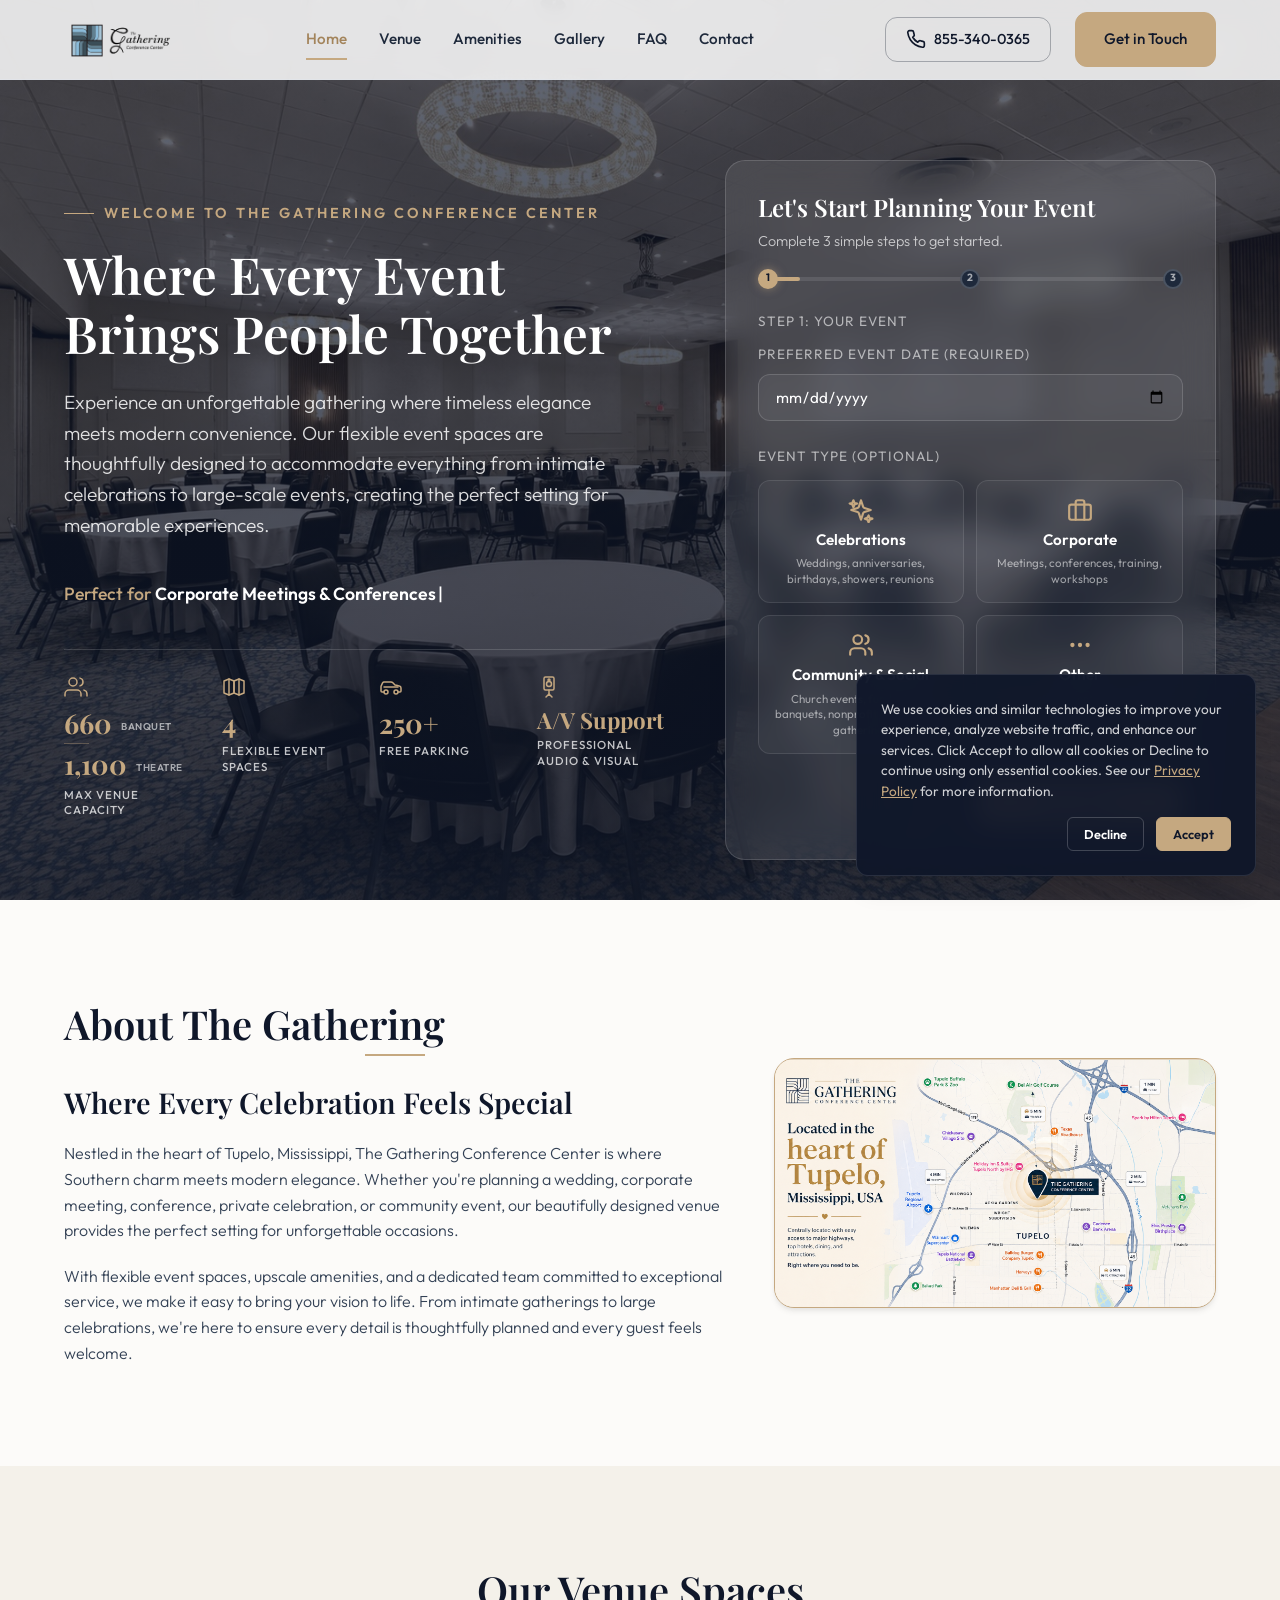
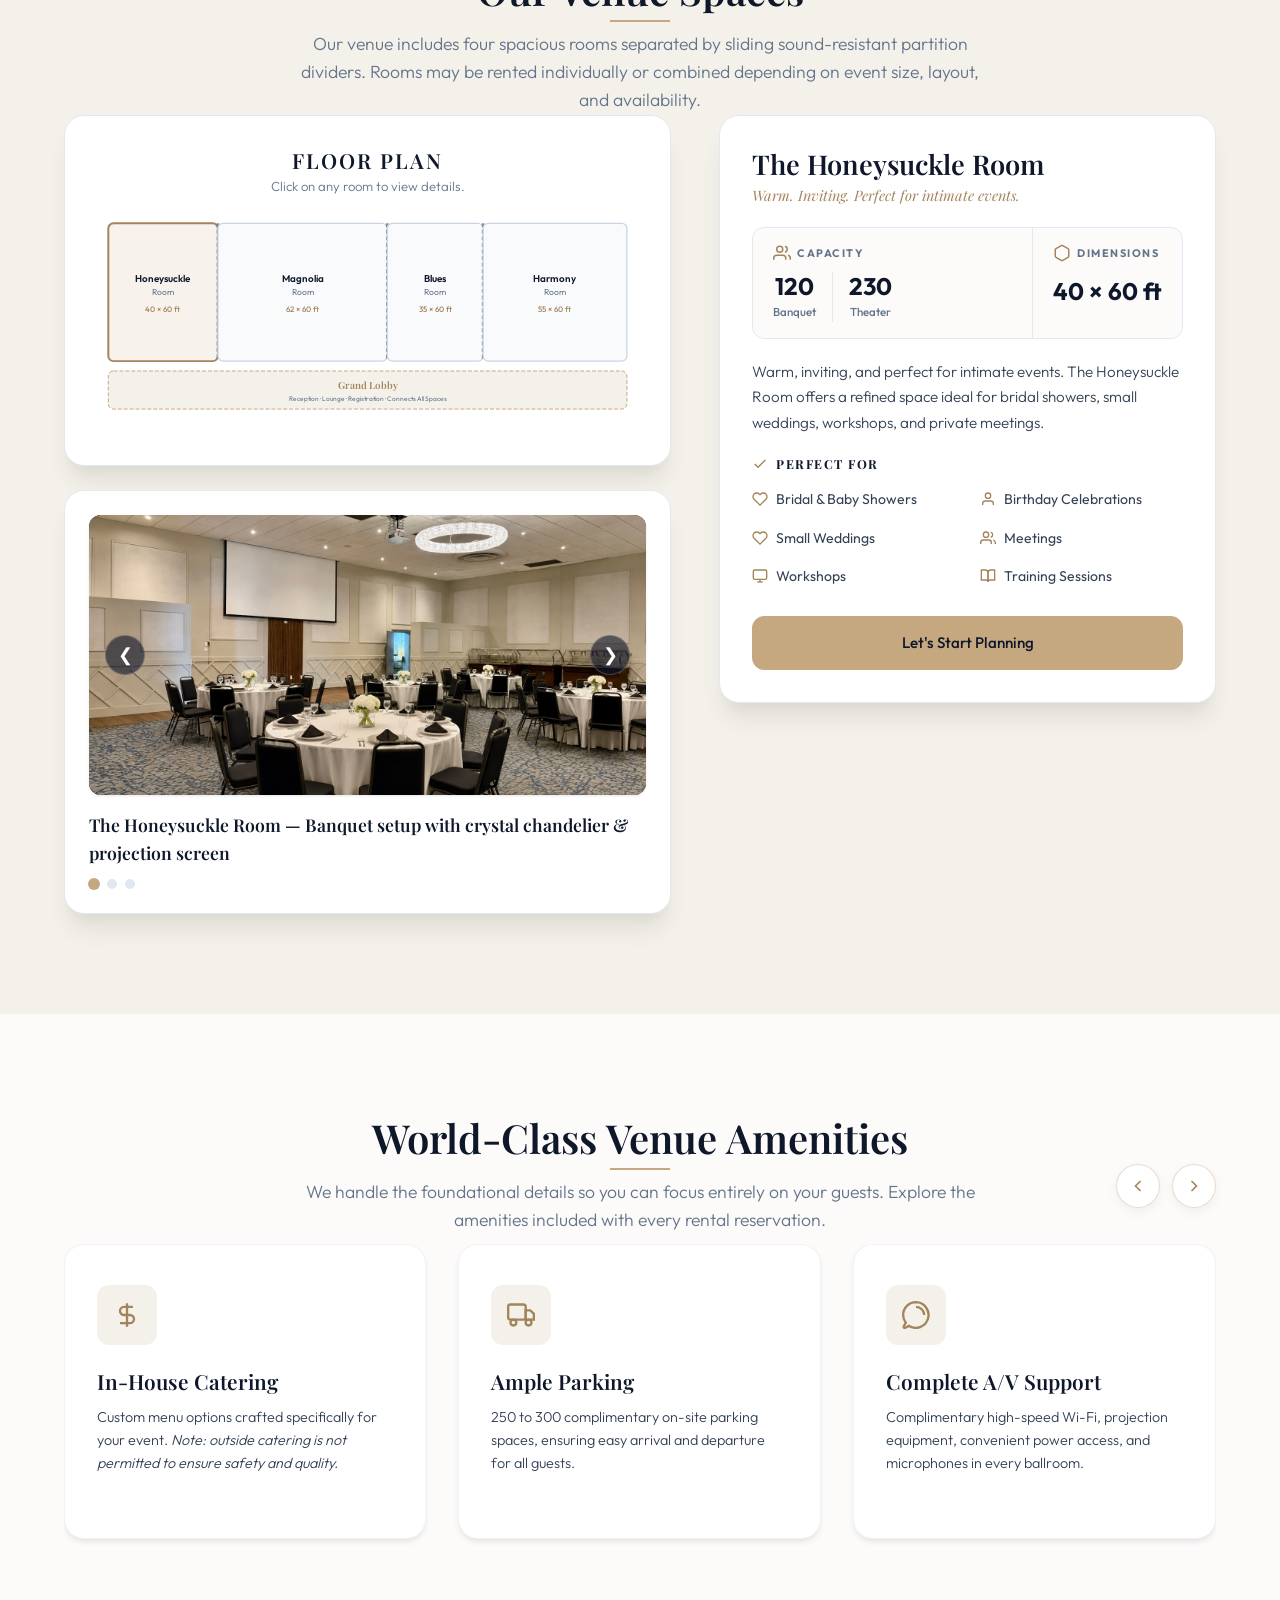
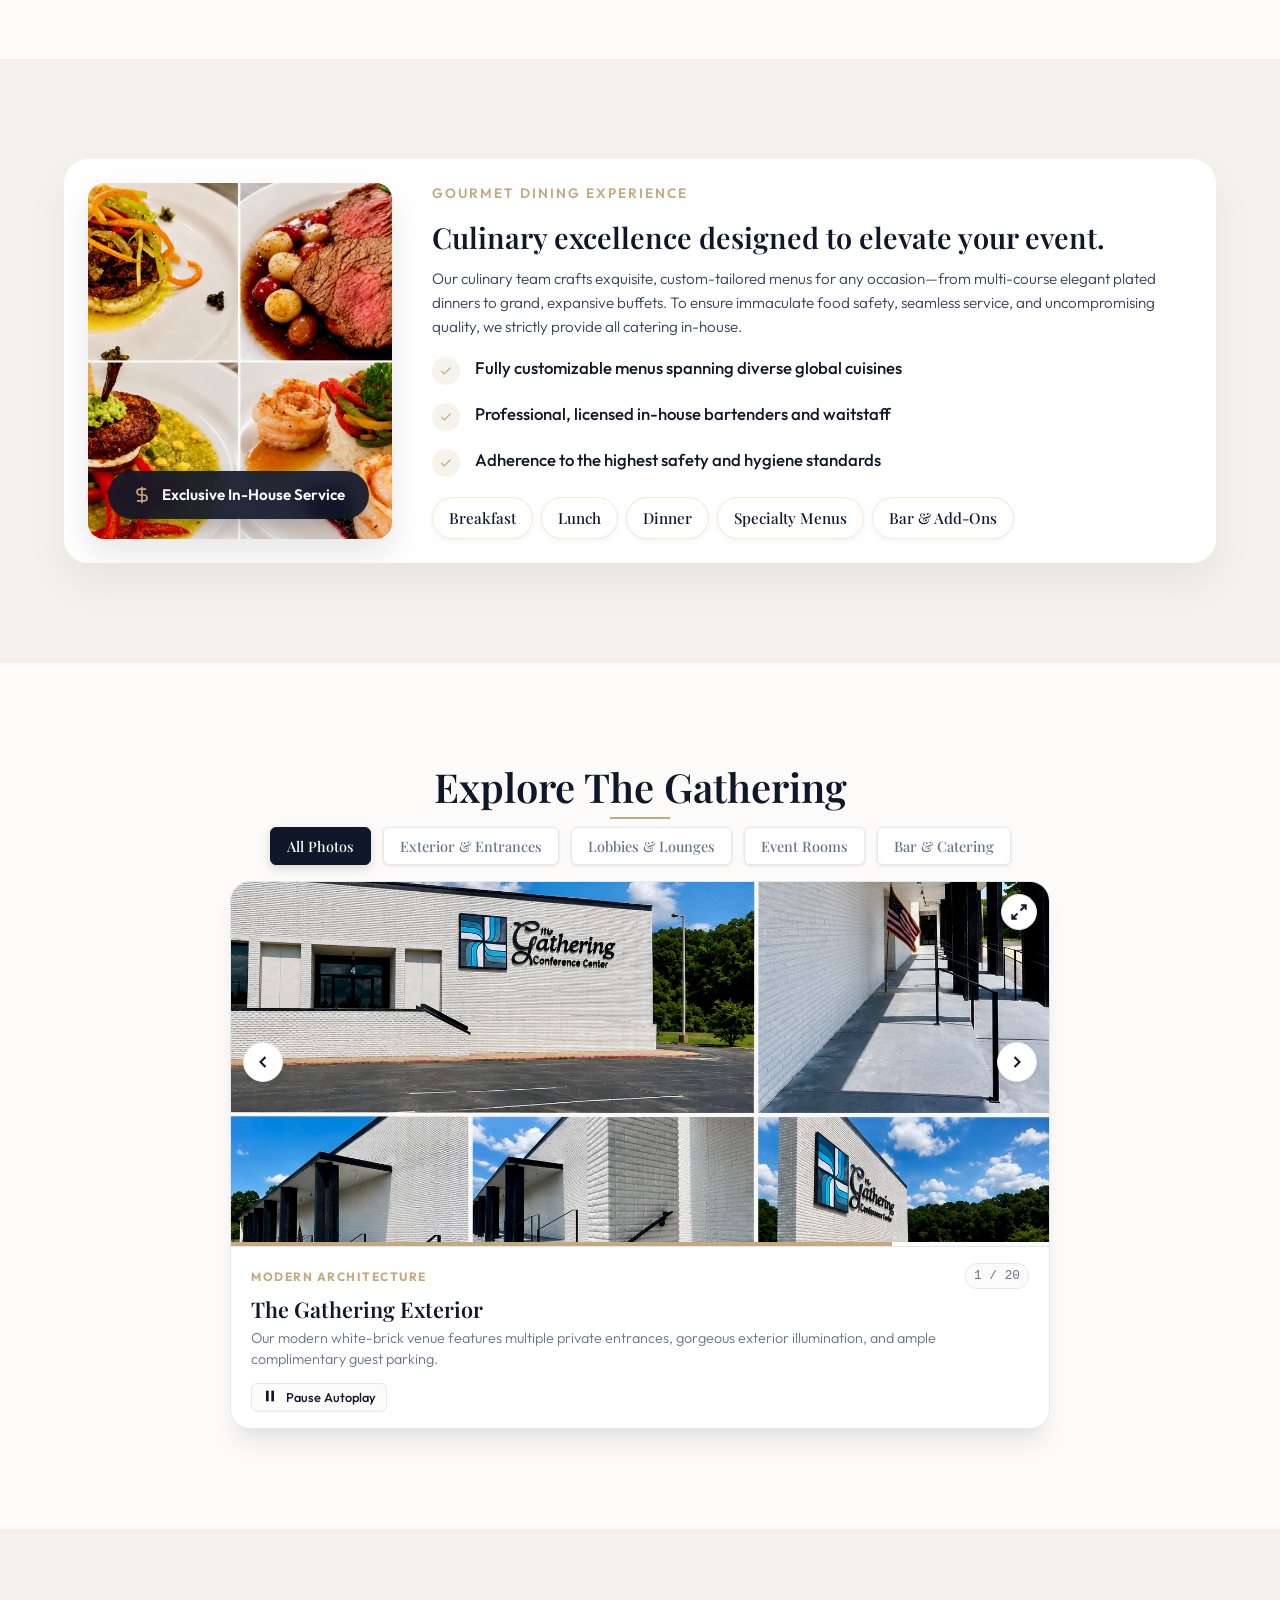
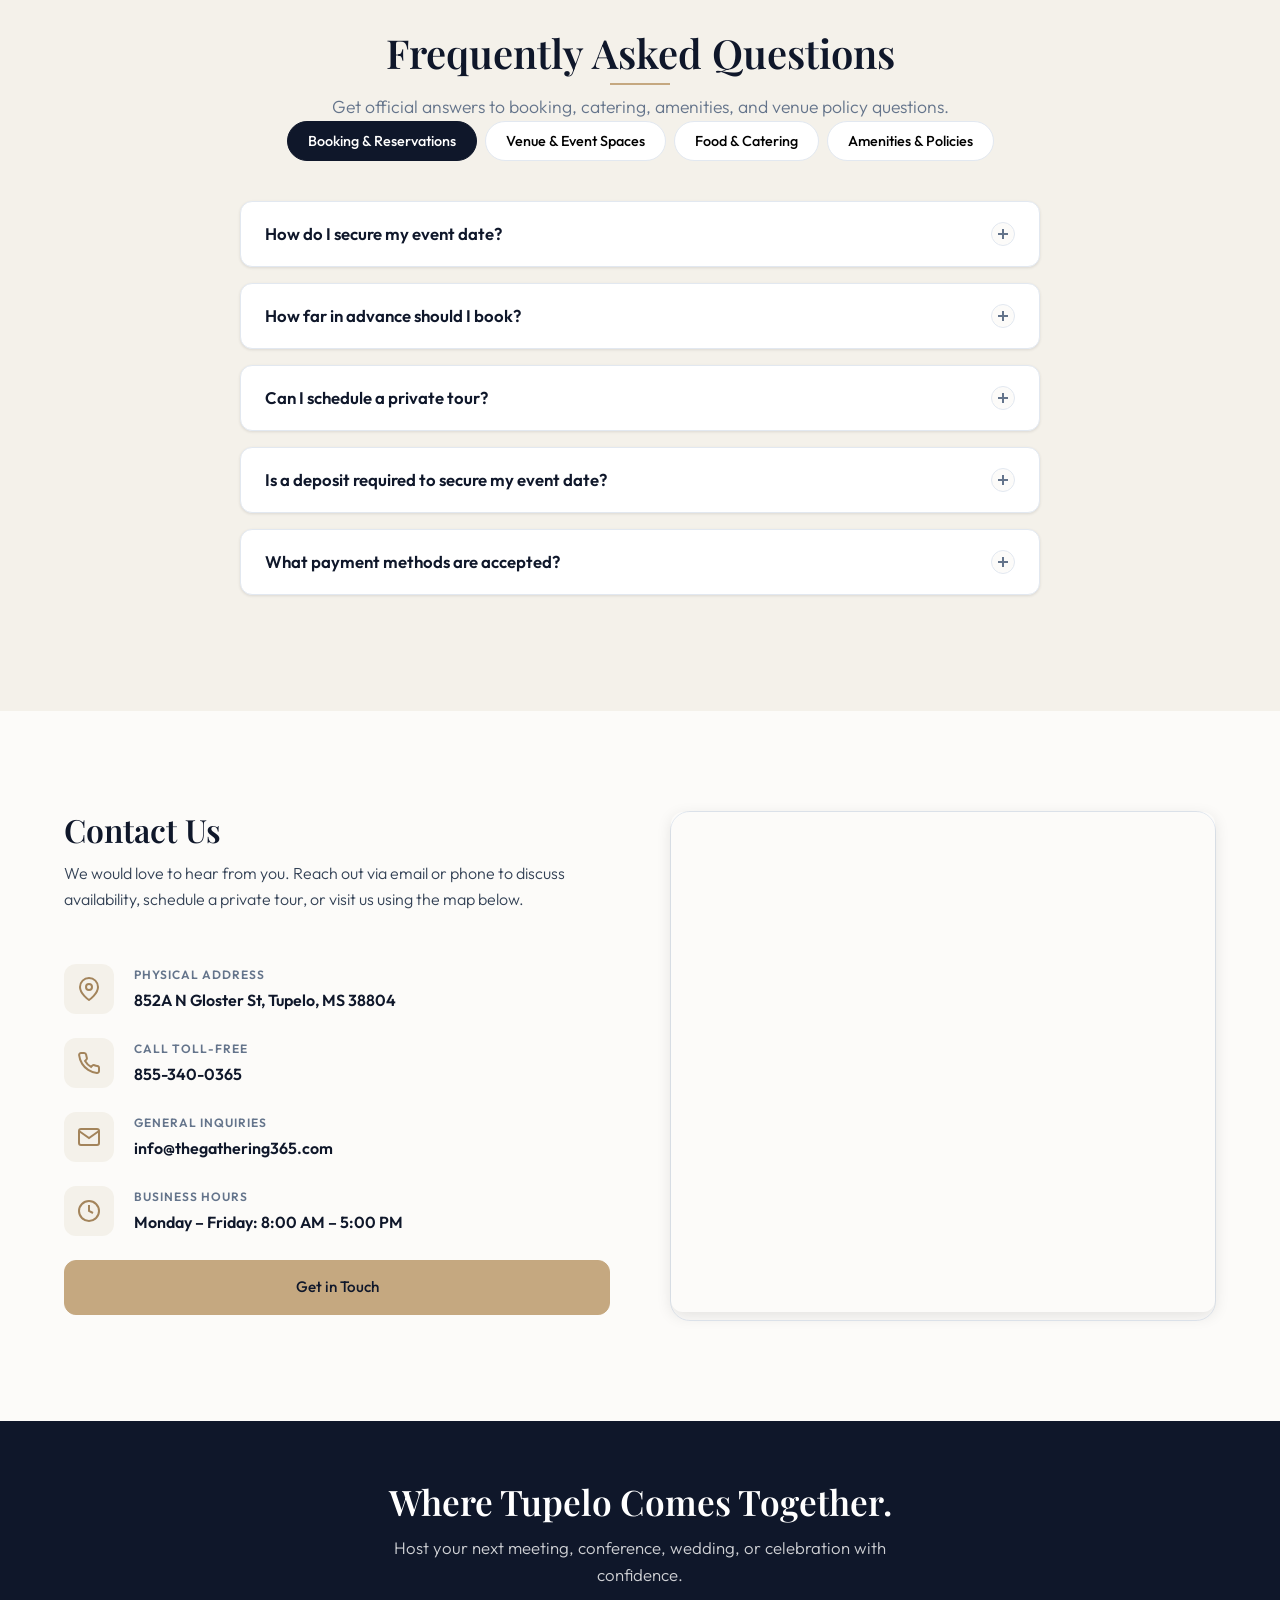
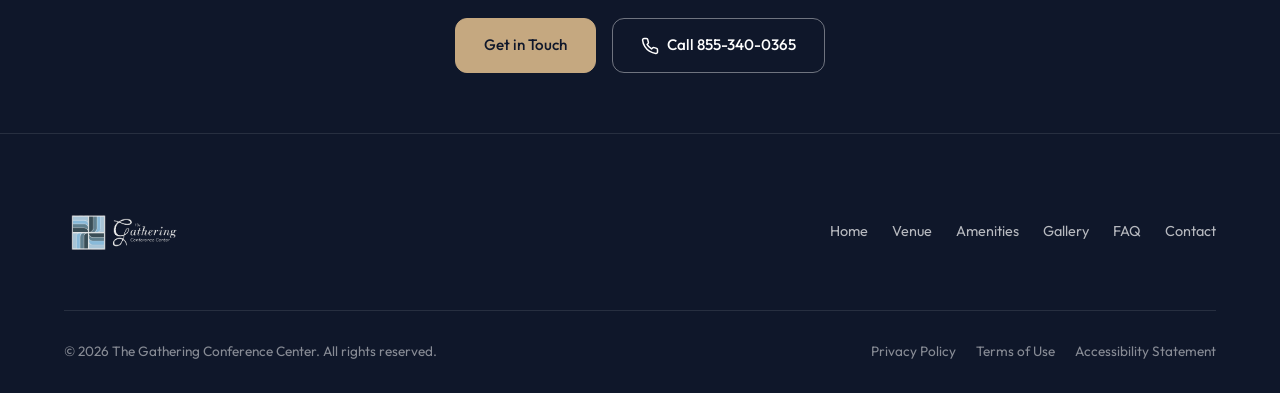
==== index.html @ 4b8ce48c "Logo changes" ====
<!DOCTYPE html>
<html lang="en">
<head>
  <meta charset="UTF-8">
  <meta name="viewport" content="width=device-width, initial-scale=1.0">
  
  <!-- SEO Meta Tags -->
  <title>The Gathering Conference Center | Premier Event & Banquet Venue in Tupelo, MS</title>
  <meta name="description" content="Where Southern charm meets modern elegance. The Gathering Conference Center offers 4 versatile rooms, premier in-house catering, and space for up to 300 guests in Tupelo, MS. Let's Start Planning Your Event online.">
  <meta name="keywords" content="conference center Tupelo MS, wedding venue Tupelo Mississippi, event space Tupelo, banquet hall MS, party venue Tupelo, business meeting space MS">
  
  <!-- Open Graph Meta Tags -->
  <meta property="og:title" content="The Gathering Conference Center | Event & Banquet Venue in Tupelo, MS">
  <meta property="og:description" content="Where Southern charm meets modern elegance. Host weddings, conferences, banquets, and community events in our flexible 4-room venue.">
  <meta property="og:image" content="assets/photos/Harmony1.png">
  <meta property="og:type" content="website">
  
  <!-- Style Sheet -->
  <link rel="stylesheet" href="style.css">
</head>
<body>
  <!-- Skip to main content link for ADA/WCAG compliance -->
  <a href="#main-content" class="skip-link">Skip to Main Content</a>

  <!-- ==========================================
       STICKY HEADER / NAVIGATION BAR
       ========================================== -->
  <header class="header">
    <div class="container header-container">
      <a href="#" class="logo-wrapper" id="nav-logo" aria-label="The Gathering Home">
        <img class="logo-img" src="assets/photos/Logo.png" alt="The Gathering Conference Center Logo">
      </a>
      
      <nav class="nav-menu" role="navigation" aria-label="Main Navigation">
        <div class="nav-links">
          <a href="#hero" class="nav-link" data-section="hero">Home</a>
          <a href="#venue" class="nav-link" data-section="venue">Venue</a>
          <a href="#amenities" class="nav-link" data-section="amenities">Amenities</a>
          <a href="#gallery" class="nav-link" data-section="gallery">Gallery</a>
          <a href="#faq" class="nav-link" data-section="faq">FAQ</a>
          <a href="#contact" class="nav-link" data-section="contact">Contact</a>
        </div>
      </nav>

      <div class="header-actions">
        <a href="tel:855-340-0365" class="btn header-phone-btn" aria-label="Call us toll-free">
          <svg width="20" height="20" viewBox="0 0 24 24" fill="none" stroke="currentColor" stroke-width="2" stroke-linecap="round" stroke-linejoin="round"><path d="M22 16.92v3a2 2 0 0 1-2.18 2 19.79 19.79 0 0 1-8.63-3.07 19.5 19.5 0 0 1-6-6 19.79 19.79 0 0 1-3.07-8.67A2 2 0 0 1 4.11 2h3a2 2 0 0 1 2 1.72 12.84 12.84 0 0 0 .7 2.81 2 2 0 0 1-.45 2.11L8.09 9.91a16 16 0 0 0 6 6l1.27-1.27a2 2 0 0 1 2.11-.45 12.84 12.84 0 0 0 2.81.7A2 2 0 0 1 22 16.92z"></path></svg>
          <span>855-340-0365</span>
        </a>
        <a href="#hero" class="btn btn-primary wizard-redirect-btn">Get in Touch</a>
      </div>

      <button class="mobile-menu-toggle" aria-label="Toggle mobile menu" aria-expanded="false">
        <span></span>
        <span></span>
        <span></span>
      </button>
    </div>
  </header>

  <!-- Main content landmark for accessibility -->
  <main id="main-content" tabindex="-1">

  <!-- ==========================================
       HERO SECTION & 3-STEP BOOKING WIDGET
       ========================================== -->
  <section class="hero" id="hero">
    <div class="container hero-grid">
      <div class="hero-content">
        <div class="hero-tagline">Welcome to The Gathering Conference Center</div>
        <h1 class="hero-title">Where Every Event Brings People Together</h1>
        <p class="hero-desc">Experience an unforgettable gathering where timeless elegance meets modern convenience. Our flexible event spaces are thoughtfully designed to accommodate everything from intimate celebrations to large-scale events, creating the perfect setting for memorable experiences.</p>
        
        <div class="hero-typewriter" style="font-size: 1.1rem; color: var(--accent); margin-bottom: 30px; font-weight: 500;">
          Perfect for <span class="typewriter-text" style="color: var(--white); font-weight: 600;"></span><span class="typewriter-cursor" style="color: var(--white); margin-left: 2px;">|</span>
        </div>
        
        <div class="hero-stats">
          <!-- Col 1: Capacity -->
          <div class="stat-item">
            <div class="stat-icon-wrapper" aria-hidden="true">
              <svg class="stat-icon" viewBox="0 0 24 24" fill="none" stroke="currentColor" stroke-width="2" stroke-linecap="round" stroke-linejoin="round">
                <path d="M17 21v-2a4 4 0 0 0-4-4H5a4 4 0 0 0-4 4v2" />
                <circle cx="9" cy="7" r="4" />
                <path d="M23 21v-2a4 4 0 0 0-3-3.87" />
                <path d="M16 3.13a4 4 0 0 1 0 7.75" />
              </svg>
            </div>
            <span class="stat-number">660 <span class="stat-num-label">Banquet</span></span>
            <div class="stat-divider-short" aria-hidden="true"></div>
            <span class="stat-number">1,100 <span class="stat-num-label">Theatre</span></span>
            <span class="stat-label" style="margin-top: 6px;">Max Venue Capacity</span>
          </div>

          <!-- Col 2: Rooms -->
          <div class="stat-item">
            <div class="stat-icon-wrapper" aria-hidden="true">
              <svg class="stat-icon" viewBox="0 0 24 24" fill="none" stroke="currentColor" stroke-width="2" stroke-linecap="round" stroke-linejoin="round">
                <path d="M2 18V6l5-2 5 2v12l-5 2-5-2Z" />
                <path d="M12 6l5-2 5 2v12l-5 2-5-2Z" />
                <path d="M7 4v16" />
                <path d="M17 4v16" />
              </svg>
            </div>
            <span class="stat-number">4</span>
            <span class="stat-label">Flexible Event Spaces</span>
          </div>

          <!-- Col 3: Parking -->
          <div class="stat-item">
            <div class="stat-icon-wrapper" aria-hidden="true">
              <svg class="stat-icon" viewBox="0 0 24 24" fill="none" stroke="currentColor" stroke-width="2" stroke-linecap="round" stroke-linejoin="round">
                <path d="M19 17h2c.6 0 1-.4 1-1v-3c0-.9-.7-1.7-1.5-1.9C18.7 10.6 16 10 16 10s-1.3-1.4-2.2-2.3c-.5-.4-1.1-.7-1.8-.7H5c-.6 0-1.1.4-1.4.9l-1.4 2.9A3.7 3.7 0 0 0 2 12v4c0 .6.4 1 1 1h2" />
                <circle cx="7" cy="17" r="2" />
                <circle cx="17" cy="17" r="2" />
                <path d="M5 12h14" />
              </svg>
            </div>
            <span class="stat-number">250+</span>
            <span class="stat-label">Free Parking</span>
          </div>

          <!-- Col 4: AV Support -->
          <div class="stat-item">
            <div class="stat-icon-wrapper" aria-hidden="true">
              <svg class="stat-icon" viewBox="0 0 24 24" fill="none" stroke="currentColor" stroke-width="2" stroke-linecap="round" stroke-linejoin="round">
                <rect x="7" y="2" width="10" height="13" rx="1.5" />
                <circle cx="12" cy="9" r="2.5" />
                <circle cx="12" cy="5" r="1" />
                <path d="M12 15v4" />
                <path d="M9 22l3-3 3 3" />
              </svg>
            </div>
            <span class="stat-number" style="font-size: 1.4rem; white-space: nowrap;">A/V Support</span>
            <span class="stat-label">Professional Audio & Visual</span>
          </div>
        </div>
      </div>

      <!-- Booking Widget Card -->
      <div class="booking-widget-container" id="booking-widget">
        <div class="booking-widget">
          <div class="booking-widget-header">
            <h3 class="booking-widget-title">Let's Start Planning Your Event</h3>
            <p class="booking-widget-subtitle">Complete 3 simple steps to get started.</p>
          </div>

          <!-- Progress Indicator -->
          <div class="widget-progress-container">
            <div class="widget-progress-bar" id="widget-progress-percent"></div>
            <div class="widget-steps">
              <div class="widget-step-dot active" data-step="1">1</div>
              <div class="widget-step-dot" data-step="2">2</div>
              <div class="widget-step-dot" data-step="3">3</div>
            </div>
          </div>

          <!-- Steps Wrapper -->
          <div class="step-panels-wrapper">
            <!-- STEP 1: YOUR EVENT -->
            <div class="step-panel active" data-step="1">
              <span class="widget-label">Step 1: Your Event</span>
              
              <div class="widget-form-group" style="margin-bottom: 25px;">
                <label for="widget-date" class="widget-label" style="margin-bottom: 8px;">Preferred Event Date (Required)</label>
                <input type="date" class="widget-input" id="widget-date" aria-label="Preferred Event Date" required>
              </div>

              <span class="widget-label">Event Type (Optional)</span>
              <div class="event-type-grid">
                <div class="event-type-card" data-value="celebrations">
                  <svg viewBox="0 0 24 24" fill="none" stroke="currentColor" stroke-width="2" stroke-linecap="round" stroke-linejoin="round"><path d="m12 3-1.912 5.813a2 2 0 0 1-1.275 1.275L3 12l5.813 1.912a2 2 0 0 1 1.275 1.275L12 21l1.912-5.813a2 2 0 0 1 1.275-1.275L21 12l-5.813-1.912a2 2 0 0 1-1.275-1.275L12 3Z"/><path d="m5 3 1 2.5L8.5 6 6 7 5 9.5 4 7 1.5 6 4 5.5z"/><path d="m19 17 1 2.5 2.5.5-2.5 1-1 2.5-1-2.5-2.5-1 2.5-1z"/></svg>
                  <span class="event-type-card-title">Celebrations</span>
                  <span class="event-type-card-desc">Weddings, anniversaries, birthdays, showers, reunions</span>
                </div>
                <div class="event-type-card" data-value="corporate">
                  <svg viewBox="0 0 24 24" fill="none" stroke="currentColor" stroke-width="2" stroke-linecap="round" stroke-linejoin="round"><rect x="2" y="7" width="20" height="14" rx="2" ry="2"/><path d="M16 21V5a2 2 0 0 0-2-2h-4a2 2 0 0 0-2 2v16"/></svg>
                  <span class="event-type-card-title">Corporate</span>
                  <span class="event-type-card-desc">Meetings, conferences, training, workshops</span>
                </div>
                <div class="event-type-card" data-value="community-social">
                  <svg viewBox="0 0 24 24" fill="none" stroke="currentColor" stroke-width="2" stroke-linecap="round" stroke-linejoin="round"><path d="M16 21v-2a4 4 0 0 0-4-4H6a4 4 0 0 0-4 4v2"/><circle cx="9" cy="7" r="4"/><path d="M22 21v-2a4 4 0 0 0-3-3.87"/><path d="M16 3.13a4 4 0 0 1 0 7.75"/></svg>
                  <span class="event-type-card-title">Community & Social</span>
                  <span class="event-type-card-desc">Church events, fundraisers, banquets, nonprofit & community gatherings</span>
                </div>
                <div class="event-type-card" data-value="other">
                  <svg viewBox="0 0 24 24" fill="none" stroke="currentColor" stroke-width="2" stroke-linecap="round" stroke-linejoin="round"><circle cx="12" cy="12" r="1"/><circle cx="19" cy="12" r="1"/><circle cx="5" cy="12" r="1"/></svg>
                  <span class="event-type-card-title">Other</span>
                  <span class="event-type-card-desc">For custom events and unique bookings</span>
                </div>
              </div>
              <div id="other-event-container" style="display: none; margin-top: 15px;">
                <input type="text" class="widget-input" id="widget-other-event" placeholder="Please specify (Optional)" aria-label="Other Event Type">
              </div>
            </div>

            <!-- STEP 2: YOUR GUESTS -->
            <div class="step-panel" data-step="2">
              <span class="widget-label">Step 2: Your Guests</span>
              
              <div class="widget-form-group">
                <label for="widget-guests-input" class="widget-label" style="margin-bottom: 8px;">Estimated Guest Count (Required)</label>
                <!-- <p style="text-align: left; font-size: 0.8rem; color: rgba(255, 255, 255, 0.5); margin-bottom: 15px;">An estimate is perfectly fine.</p> -->
                <input type="number" min="1" max="1000" class="widget-input" id="widget-guests-input" placeholder="e.g. 150" aria-label="Estimated Guest Count" required>
              </div>
            </div>

            <!-- STEP 3: LET'S CONNECT -->
            <div class="step-panel" data-step="3">
              <span class="widget-label">Step 3: Let's Connect</span>
              
              <div class="widget-form-group">
                <input type="text" class="widget-input" id="widget-name" placeholder="Full Name (Required)" aria-label="Your name" required>
              </div>
              <div class="widget-form-group">
                <input type="email" class="widget-input" id="widget-email" placeholder="Email (Required)" aria-label="Your email" required>
              </div>
              <div class="widget-form-group">
                <input type="tel" class="widget-input" id="widget-phone" placeholder="Phone (Required)" aria-label="Your phone number" required>
              </div>
              <div class="widget-form-group">
                <textarea class="widget-input" id="widget-info" placeholder="Additional information (optional)" aria-label="Additional info" rows="2" style="resize: vertical;"></textarea>
              </div>
              <div class="widget-form-group">
                <div class="widget-sms-disclosure">
                  By providing your phone number, you consent to receive text messages (SMS) from The Gathering Conference Center regarding your event request. Message and data rates may apply. Message frequency varies. Reply STOP to opt out. View our <a href="privacy-policy.html" target="_blank">Privacy Policy</a> and <a href="terms-of-use.html" target="_blank">Terms of Use</a>.
                </div>
              </div>
            </div>

            <!-- STEP 4: CONFIRMATION -->
            <div class="step-panel" data-step="4" style="text-align: center; padding: 40px 20px;">
              <div style="margin-bottom: 25px;">
                <svg class="success-icon-animated" viewBox="0 0 24 24" width="72" height="72" fill="none" stroke="#10b981" stroke-width="2" stroke-linecap="round" stroke-linejoin="round" style="display:inline-block; border: 2px solid #10b981; border-radius: 50%; padding: 15px;"><path d="M22 11.08V12a10 10 0 1 1-5.93-9.14"></path><polyline points="22 4 12 14.01 9 11.01"></polyline></svg>
              </div>
              <h3 style="color: #ffffff; font-family: var(--font-headings); font-size: 2.2rem; margin-bottom: 20px; font-weight: 600;">You're One Step Closer!</h3>
              <p style="color: rgba(255, 255, 255, 0.85); font-size: 1rem; line-height: 1.6; margin-bottom: 40px; font-weight: 300;" id="confirmation-message">
                <!-- Text populated by JS -->
              </p>
              <button class="btn" onclick="location.reload()" style="font-size: 1rem; padding: 12px 28px; background: #c8a97e; color: #1a1a1a; border: none; font-weight: 600; border-radius: 6px; cursor: pointer;">Plan Another Event</button>
            </div>
          </div>

          <!-- Navigation buttons -->
          <div class="widget-nav-buttons">
            <button class="btn btn-secondary" id="widget-prev-btn">Back</button>
            <button class="btn btn-primary" id="widget-next-btn">Next Step →</button>
          </div>
        </div>
      </div>
    </div>
  </section>

  <!-- ==========================================
       ABOUT US SECTION (NEW)
       ========================================== -->
  <section class="section" id="about">
    <div class="container about-grid">
      <div class="about-content">
        <h2 class="section-title" style="text-align:left;">About The Gathering</h2>
        <h3 style="font-family:var(--font-headings); font-size:1.8rem; line-height:1.3; font-weight:600; color:var(--text-dark);">Where Every Celebration Feels Special</h3>
        <p>Nestled in the heart of Tupelo, Mississippi, The Gathering Conference Center is where Southern charm meets modern elegance. Whether you're planning a wedding, corporate meeting, conference, private celebration, or community event, our beautifully designed venue provides the perfect setting for unforgettable occasions.</p>
        <p>With flexible event spaces, upscale amenities, and a dedicated team committed to exceptional service, we make it easy to bring your vision to life. From intimate gatherings to large celebrations, we're here to ensure every detail is thoughtfully planned and every guest feels welcome.</p>
      </div>
      <div class="about-badge">
        
        <img src="assets/location_maps.png" alt="Map Location of The Gathering" class="about-badge-img">
      </div>
    </div>
  </section>

  <!-- ==========================================
       SECTION B: INTERACTIVE VENUE SHOWCASE
       ========================================== -->
  <section class="section section-alt" id="venue">
    <div class="container">
      <div class="section-header">
        <h2 class="section-title">Our Venue Spaces</h2>
        <p class="section-subtitle">Our venue includes four spacious rooms separated by sliding sound-resistant partition dividers. Rooms may be rented individually or combined depending on event size, layout, and availability.</p>
      </div>

      <div class="room-showcase-grid">
        <!-- Left Column: Floor Plan SVG & Dynamic Slider -->
        <div class="room-visuals-column">
          <!-- Interactive SVG Floor Plan -->
          <div class="floorplan-container">
            <div class="floorplan-header">
              <h3 class="floorplan-title">Floor Plan</h3>
              <p class="floorplan-hint">Click on any room to view details.</p>
            </div>
            <svg class="floorplan-svg" viewBox="0 0 800 300" xmlns="http://www.w3.org/2000/svg">
              <g id="floorplan-group">
                <!-- Room A (Honeysuckle) -->
                <rect id="fp-a" class="fp-room" x="5" y="5" width="167" height="210" rx="8" />
                <text class="fp-room-label fp-room-name" x="88" y="95">Honeysuckle</text>
                <text class="fp-room-label fp-room-subtitle" x="88" y="115">Room</text>
                <text class="fp-room-sublabel" x="88" y="140">40 × 60 ft</text>

                <!-- Divider AB -->
                <line id="partition-ab" class="fp-partition" x1="172" y1="5" x2="172" y2="215" />

                <!-- Room B (Magnolia) -->
                <rect id="fp-b" class="fp-room" x="172" y="5" width="258" height="210" rx="8" />
                <text class="fp-room-label fp-room-name" x="301" y="95">Magnolia</text>
                <text class="fp-room-label fp-room-subtitle" x="301" y="115">Room</text>
                <text class="fp-room-sublabel" x="301" y="140">62 × 60 ft</text>

                <!-- Divider BC -->
                <line id="partition-bc" class="fp-partition" x1="430" y1="5" x2="430" y2="215" />

                <!-- Room C (Blues) -->
                <rect id="fp-c" class="fp-room" x="430" y="5" width="146" height="210" rx="8" />
                <text class="fp-room-label fp-room-name" x="503" y="95">Blues</text>
                <text class="fp-room-label fp-room-subtitle" x="503" y="115">Room</text>
                <text class="fp-room-sublabel" x="503" y="140">35 × 60 ft</text>

                <!-- Divider CD -->
                <line id="partition-cd" class="fp-partition" x1="576" y1="5" x2="576" y2="215" />

                <!-- Room D (Harmony) -->
                <rect id="fp-d" class="fp-room" x="576" y="5" width="219" height="210" rx="8" />
                <text class="fp-room-label fp-room-name" x="685" y="95">Harmony</text>
                <text class="fp-room-label fp-room-subtitle" x="685" y="115">Room</text>
                <text class="fp-room-sublabel" x="685" y="140">55 × 60 ft</text>

                <!-- Grand Lobby Bar -->
                <rect class="fp-lobby" x="5" y="230" width="790" height="58" rx="8" />
                <text class="fp-lobby-label" x="400" y="258">Grand Lobby</text>
                <text class="fp-lobby-sublabel" x="400" y="275">Reception · Lounge · Registration · Connects All Spaces</text>
              </g>
            </svg>
          </div>

          <!-- Room Photo Slider -->
          <div class="room-slider-container" id="room-slider">
            <div class="slider-wrapper">
              <button class="slider-arrow prev" id="slider-prev-btn" aria-label="Previous image">❮</button>
              <div class="slider-track">
                <img id="slider-img" src="assets/photos/Honeysuckle1.png" alt="Selected Room Configuration">
              </div>
              <button class="slider-arrow next" id="slider-next-btn" aria-label="Next image">❯</button>
            </div>
            <div class="slider-info">
              <div class="slider-caption" id="slider-caption">The Honeysuckle Room — Boardroom Setup</div>
              <div class="slider-dots" id="slider-dots"></div>
            </div>
          </div>
        </div>

        <!-- Room Details Panel -->
        <div class="room-details-panel">
          <!-- Single card — always shown, JS updates content dynamically -->
          <div class="room-info-card">
            <div class="room-card-header">
              <h3 class="room-title" id="detail-room-name">The Honeysuckle Room</h3>
              <p class="room-tagline" id="detail-room-tagline">Warm. Inviting. Perfect for intimate events.</p>
            </div>

            <!-- Stat Row: Capacity + Dimensions -->
            <div class="room-stat-row">
              <div class="stat-section stat-section-capacity">
                <div class="stat-section-header">
                  <svg width="18" height="18" viewBox="0 0 24 24" fill="none" stroke="currentColor" stroke-width="2"><path d="M17 21v-2a4 4 0 0 0-4-4H5a4 4 0 0 0-4 4v2"/><circle cx="9" cy="7" r="4"/><path d="M23 21v-2a4 4 0 0 0-3-3.87"/><path d="M16 3.13a4 4 0 0 1 0 7.75"/></svg>
                  <span class="stat-section-label">Capacity</span>
                </div>
                <div class="stat-values">
                  <div class="stat-value-item">
                    <div class="stat-value-number" id="detail-banquet">120</div>
                    <div class="stat-value-label">Banquet</div>
                  </div>
                  <div class="stat-value-item">
                    <div class="stat-value-number" id="detail-theater">230</div>
                    <div class="stat-value-label">Theater</div>
                  </div>
                </div>
              </div>
              <div class="stat-section stat-section-dimensions">
                <div class="stat-section-header">
                  <svg width="18" height="18" viewBox="0 0 24 24" fill="none" stroke="currentColor" stroke-width="2"><path d="M21 16V8a2 2 0 0 0-1-1.73l-7-4a2 2 0 0 0-2 0l-7 4A2 2 0 0 0 3 8v8a2 2 0 0 0 1 1.73l7 4a2 2 0 0 0 2 0l7-4A2 2 0 0 0 21 16z"/></svg>
                  <span class="stat-section-label">Dimensions</span>
                </div>
                <div class="stat-dimension-value" id="detail-dimensions">40 × 60 ft</div>
              </div>
            </div>

            <!-- Description -->
            <p class="room-description" id="detail-description">Warm, inviting, and perfect for intimate events. The Honeysuckle Room offers a refined space ideal for bridal showers, small weddings, workshops, and private meetings.</p>

            <!-- Perfect For -->
            <div class="perfect-for-section">
              <h4 class="perfect-for-heading">
                <svg width="16" height="16" viewBox="0 0 24 24" fill="none" stroke="currentColor" stroke-width="2"><polyline points="20 6 9 17 4 12"></polyline></svg>
                Perfect For
              </h4>
              <div class="perfect-for-grid" id="detail-perfect-for">
                <!-- Populated by JS -->
              </div>
            </div>
          </div>

          <a href="#hero" class="btn btn-primary wizard-redirect-btn" style="width: 100%; margin-top: 24px; display: block; text-align: center;">Let's Start Planning</a>
        </div>
      </div>
    </div>
  </section>


  <!-- ==========================================
       SECTION C: TRUST PILLARS & AMENITIES GRID
       ========================================== -->
  <section class="section" id="amenities">
    <div class="container">
      <div class="section-header">
        <h2 class="section-title">World-Class Venue Amenities</h2>
        <p class="section-subtitle">We handle the foundational details so you can focus entirely on your guests. Explore the amenities included with every rental reservation.</p>
      </div>

      <div class="amenities-slider-container">
        <!-- Slider Navigation -->
        <div class="slider-nav">
          <button class="slider-btn slider-btn-prev" id="amenitiesBtnPrev" aria-label="Previous Slide">
            <svg viewBox="0 0 24 24" fill="none" stroke="currentColor" stroke-width="2"><polyline points="15 18 9 12 15 6"></polyline></svg>
          </button>
          <button class="slider-btn slider-btn-next" id="amenitiesBtnNext" aria-label="Next Slide">
            <svg viewBox="0 0 24 24" fill="none" stroke="currentColor" stroke-width="2"><polyline points="9 18 15 12 9 6"></polyline></svg>
          </button>
        </div>
        
        <div class="amenities-slider-viewport">
          <div class="amenities-slider-track" id="amenitiesTrack">
            <!-- Amenity 1 -->
            <div class="amenity-card">
              <div class="amenity-icon-wrapper">
                <svg viewBox="0 0 24 24" fill="none" stroke="currentColor" stroke-width="2"><rect x="3" y="3" width="18" height="18" rx="2" ry="2"/><line x1="9" y1="3" x2="9" y2="21"/><line x1="15" y1="3" x2="15" y2="21"/><line x1="3" y1="9" x2="21" y2="9"/><line x1="3" y1="15" x2="21" y2="15"/></svg>
              </div>
              <h3 class="amenity-title">Flexible Spaces</h3>
              <p class="amenity-desc">4 customizable rooms with soundproof partition dividers. Configure the layout to support events from small training sessions to 300-guest galas.</p>
            </div>
            <!-- Amenity 2 -->
            <div class="amenity-card">
              <div class="amenity-icon-wrapper">
                <svg viewBox="0 0 24 24" fill="none" stroke="currentColor" stroke-width="2"><path d="M12 2v20M17 5H9.5a3.5 3.5 0 0 0 0 7h5a3.5 3.5 0 0 1 0 7H6"/></svg>
              </div>
              <h3 class="amenity-title">In-House Catering</h3>
              <p class="amenity-desc">Custom menu options crafted specifically for your event. <em>Note: outside catering is not permitted to ensure safety and quality.</em></p>
            </div>
            <!-- Amenity 3 -->
            <div class="amenity-card">
              <div class="amenity-icon-wrapper">
                <svg viewBox="0 0 24 24" fill="none" stroke="currentColor" stroke-width="2"><rect x="1" y="3" width="15" height="13" rx="2" ry="2"/><polygon points="16 8 20 8 23 11 23 16 16 16 16 8"/><circle cx="5.5" cy="18.5" r="2.5"/><circle cx="18.5" cy="18.5" r="2.5"/></svg>
              </div>
              <h3 class="amenity-title">Ample Parking</h3>
              <p class="amenity-desc">250 to 300 complimentary on-site parking spaces, ensuring easy arrival and departure for all guests.</p>
            </div>
            <!-- Amenity 4 -->
            <div class="amenity-card">
              <div class="amenity-icon-wrapper">
                <svg viewBox="0 0 24 24" fill="none" stroke="currentColor" stroke-width="2"><path d="M12 1a11 11 0 0 0-11 11 11.08 11.08 0 0 0 2.24 6.7L1.44 21.8a1 1 0 0 0 1.25 1.25l3.1-1.8A11 11 0 1 0 12 1z"/><path d="M12 5a7 7 0 0 1 7 7"/></svg>
              </div>
              <h3 class="amenity-title">Complete A/V Support</h3>
              <p class="amenity-desc">Complimentary high-speed Wi-Fi, projection equipment, convenient power access, and microphones in every ballroom.</p>
            </div>
            <!-- Amenity 5 -->
            <div class="amenity-card">
              <div class="amenity-icon-wrapper">
                <svg viewBox="0 0 24 24" fill="none" stroke="currentColor" stroke-width="2"><circle cx="12" cy="12" r="10"/><path d="M12 6v6l4 2"/></svg>
              </div>
              <h3 class="amenity-title">Flexible Rentals</h3>
              <p class="amenity-desc">Choose between highly competitive hourly booking rates or convenient, full-day packages to match your schedule.</p>
            </div>
            <!-- Amenity 6 -->
            <div class="amenity-card">
              <div class="amenity-icon-wrapper">
                <svg viewBox="0 0 24 24" fill="none" stroke="currentColor" stroke-width="2"><circle cx="12" cy="12" r="10"/><path d="M8 14s1.5 2 4 2 4-2 4-2M9 9h.01M15 9h.01"/></svg>
              </div>
              <h3 class="amenity-title">Accessibility</h3>
              <p class="amenity-desc">Fully ADA accessible building structures, restroom amenities, and entryways to welcome every attendee comfortably.</p>
            </div>
          </div>
        </div>
      </div>
    </div>
  </section>

  <!-- ==========================================
       SECTION D: CATERING (NEW)
       ========================================== -->
  <section class="section section-alt" id="catering">
    <div class="container">
      <div class="catering-showcase">
        <div class="catering-image-wrapper">
          <img src="assets/photos/FoodCollage.png" alt="Gourmet in-house catering at The Gathering" class="catering-image">
          <div class="catering-image-overlay">
            <svg viewBox="0 0 24 24" fill="none" stroke="currentColor" stroke-width="2"><path d="M12 2v20M17 5H9.5a3.5 3.5 0 0 0 0 7h5a3.5 3.5 0 0 1 0 7H6"/></svg>
            <span>Exclusive In-House Service</span>
          </div>
        </div>
        <div class="catering-content">
          <span class="catering-badge-title">Gourmet Dining Experience</span>
          <h2 class="catering-main-title">Culinary excellence designed to elevate your event.</h2>
          <p class="catering-text">Our culinary team crafts exquisite, custom-tailored menus for any occasion—from multi-course elegant plated dinners to grand, expansive buffets. To ensure immaculate food safety, seamless service, and uncompromising quality, we strictly provide all catering in-house.</p>
          <ul class="catering-list-items">
            <li class="catering-list-item">
              <span class="catering-check"><svg viewBox="0 0 24 24" fill="none" stroke="currentColor" stroke-width="2"><polyline points="20 6 9 17 4 12"/></svg></span>
              <span>Fully customizable menus spanning diverse global cuisines</span>
            </li>
            <li class="catering-list-item">
              <span class="catering-check"><svg viewBox="0 0 24 24" fill="none" stroke="currentColor" stroke-width="2"><polyline points="20 6 9 17 4 12"/></svg></span>
              <span>Professional, licensed in-house bartenders and waitstaff</span>
            </li>
            <li class="catering-list-item">
              <span class="catering-check"><svg viewBox="0 0 24 24" fill="none" stroke="currentColor" stroke-width="2"><polyline points="20 6 9 17 4 12"/></svg></span>
              <span>Adherence to the highest safety and hygiene standards</span>
            </li>
          </ul>

          <div class="catering-menu-categories" style="margin-top: 20px;">
            <a href="assets/photos/menu-Breakfast.png" target="_blank" class="catering-menu-btn">Breakfast</a> 
            <a href="assets/photos/menu-Lunch.png" target="_blank" class="catering-menu-btn">Lunch</a> 
            <a href="assets/photos/menu-Dinner.png" target="_blank" class="catering-menu-btn">Dinner</a> 
            <a href="assets/photos/menu-Full Specialty.png" target="_blank" class="catering-menu-btn">Specialty Menus</a> 
            <a href="assets/photos/menu-Bar and add-on.png" target="_blank" class="catering-menu-btn">Bar &amp; Add-Ons</a>
          </div>
        </div>
      </div>
    </div>
  </section>


  <!-- ==========================================
       VENUE PREVIEW GALLERY (NEW)
       ========================================== -->
  <section class="section" id="gallery">
    <div class="container">
      <div class="section-header">
        <h2 class="section-title">Explore The Gathering</h2>
      </div>
      <!-- Slider Tabs / Filters -->
      <div class="explore-tabs">
        <button class="explore-tab-btn active" data-filter="all">All Photos</button>
        <button class="explore-tab-btn" data-filter="exterior">Exterior &amp; Entrances</button>
        <button class="explore-tab-btn" data-filter="lobby">Lobbies &amp; Lounges</button>
        <button class="explore-tab-btn" data-filter="rooms">Event Rooms</button>
        <button class="explore-tab-btn" data-filter="catering">Bar &amp; Catering</button>
      </div>

      <!-- Main Showcase Slider -->
      <!-- Main Showcase Slider Card -->
      <div class="explore-slider-wrapper">
        <div class="explore-slider-main">
          <div class="explore-slide-container" id="explore-slide-container">
            <!-- Active slide image -->
            <img id="explore-active-img" src="" alt="Explore The Gathering" class="explore-active-img">

            <!-- Slide Navigation Controls -->
            <button class="explore-nav-btn prev" id="explore-prev-btn" aria-label="Previous image">
              <svg width="20" height="20" viewBox="0 0 24 24" fill="none" stroke="currentColor" stroke-width="2.5"><polyline points="15 18 9 12 15 6"></polyline></svg>
            </button>
            <button class="explore-nav-btn next" id="explore-next-btn" aria-label="Next image">
              <svg width="20" height="20" viewBox="0 0 24 24" fill="none" stroke="currentColor" stroke-width="2.5"><polyline points="9 18 15 12 9 6"></polyline></svg>
            </button>

            <!-- Lightbox trigger helper in slider corner -->
            <button class="explore-zoom-btn" id="explore-zoom-btn" aria-label="Zoom photo">
              <svg width="18" height="18" viewBox="0 0 24 24" fill="none" stroke="currentColor" stroke-width="2.5"><path d="M15 3h6v6M9 21H3v-6M21 3l-7 7M3 21l7-7"/></svg>
            </button>
          </div>
        </div>

        <!-- Autoplay Progress Indicator -->
        <div class="explore-slider-progress">
          <div class="explore-slider-progress-bar" id="explore-progress-bar"></div>
        </div>

        <!-- Details & Description Card Area -->
        <div class="explore-details-card">
          <div class="explore-details-top">
            <span class="explore-details-sub" id="explore-active-sub"></span>
            <span class="explore-counter" id="explore-counter"></span>
          </div>
          <h3 class="explore-details-title" id="explore-active-title"></h3>
          <p class="explore-details-desc" id="explore-active-desc"></p>
          
          <!-- Autoplay Play/Pause Controls -->
          <div class="explore-controls-footer">
            <button class="explore-play-pause-btn" id="explore-play-btn" aria-label="Pause Autoplay">
              <span class="play-icon" style="display:none;"><svg width="16" height="16" viewBox="0 0 24 24" fill="currentColor"><polygon points="5 3 19 12 5 21 5 3"></polygon></svg></span>
              <span class="pause-icon"><svg width="16" height="16" viewBox="0 0 24 24" fill="currentColor"><rect x="6" y="4" width="4" height="16"></rect><rect x="14" y="4" width="4" height="16"></rect></svg></span>
              <span class="play-text">Pause Autoplay</span>
            </button>
          </div>
        </div>
      </div>
    </div>
  </section>

  <!-- ==========================================
       SECTION E: CATEGORIZED FAQ ACCORDION
       ========================================== -->
  <section class="section section-alt" id="faq">
    <div class="container">
      <div class="section-header">
        <h2 class="section-title">Frequently Asked Questions</h2>
        <p class="section-subtitle">Get official answers to booking, catering, amenities, and venue policy questions.</p>
      </div>

      <div class="faq-container">
        <!-- FAQ Categories -->
        <div class="faq-categories">
          <button class="faq-cat-btn active" data-category="booking">Booking & Reservations</button>
          <button class="faq-cat-btn" data-category="spaces">Venue & Event Spaces</button>
          <button class="faq-cat-btn" data-category="catering">Food & Catering</button>
          <button class="faq-cat-btn" data-category="policies">Amenities & Policies</button>
        </div>

        <div class="faq-groups-wrapper">
          <!-- GROUP 1: BOOKING -->
          <div class="faq-group active" id="faq-group-booking">
            <div class="faq-item">
              <button class="faq-question-btn">
                <span>How do I secure my event date?</span>
                <span class="faq-toggle-icon" aria-hidden="true"></span>
              </button>
              <div class="faq-answer-wrapper">
                <div class="faq-answer-content">
                  <div class="faq-answer-text">
                    Start by submitting an inquiry through our website or giving us a call. Our team will contact you to discuss your event, availability, and next steps.
                  </div>
                </div>
              </div>
            </div>

            <div class="faq-item">
              <button class="faq-question-btn">
                <span>How far in advance should I book?</span>
                <span class="faq-toggle-icon" aria-hidden="true"></span>
              </button>
              <div class="faq-answer-wrapper">
                <div class="faq-answer-content">
                  <div class="faq-answer-text">
                    Popular dates fill up quickly, so we recommend booking as early as possible. Contact us to discuss your preferred date.
                  </div>
                </div>
              </div>
            </div>

            <div class="faq-item">
              <button class="faq-question-btn">
                <span>Can I schedule a private tour?</span>
                <span class="faq-toggle-icon" aria-hidden="true"></span>
              </button>
              <div class="faq-answer-wrapper">
                <div class="faq-answer-content">
                  <div class="faq-answer-text">
                    Absolutely! We'd be happy to show you around. Contact us to arrange a tour at a convenient time.
                  </div>
                </div>
              </div>
            </div>

            <div class="faq-item">
              <button class="faq-question-btn">
                <span>Is a deposit required to secure my event date?</span>
                <span class="faq-toggle-icon" aria-hidden="true"></span>
              </button>
              <div class="faq-answer-wrapper">
                <div class="faq-answer-content">
                  <div class="faq-answer-text">
                    Yes. A deposit is required to reserve your event date. Our team will explain the booking process and payment schedule.
                  </div>
                </div>
              </div>
            </div>

            <div class="faq-item">
              <button class="faq-question-btn">
                <span>What payment methods are accepted?</span>
                <span class="faq-toggle-icon" aria-hidden="true"></span>
              </button>
              <div class="faq-answer-wrapper">
                <div class="faq-answer-content">
                  <div class="faq-answer-text">
                    We accept several convenient payment methods. Contact us for current payment options.
                  </div>
                </div>
              </div>
            </div>
          </div>

          <!-- GROUP 2: VENUE SPACES -->
          <div class="faq-group" id="faq-group-spaces">
            <div class="faq-item">
              <button class="faq-question-btn">
                <span>What types of events can be hosted?</span>
                <span class="faq-toggle-icon" aria-hidden="true"></span>
              </button>
              <div class="faq-answer-wrapper">
                <div class="faq-answer-content">
                  <div class="faq-answer-text">
                    Our venue is ideal for weddings, receptions, corporate meetings, conferences, banquets, birthday celebrations, showers, church events, family reunions, holiday parties, and community gatherings.
                  </div>
                </div>
              </div>
            </div>

            <div class="faq-item">
              <button class="faq-question-btn">
                <span>What is the capacity of the venue?</span>
                <span class="faq-toggle-icon" aria-hidden="true"></span>
              </button>
              <div class="faq-answer-wrapper">
                <div class="faq-answer-content">
                  <div class="faq-answer-text">
                    Our flexible event spaces can accommodate both small and large groups. We'll recommend the best room configuration based on your event.
                  </div>
                </div>
              </div>
            </div>

            <div class="faq-item">
              <button class="faq-question-btn">
                <span>Can I rent multiple ballrooms?</span>
                <span class="faq-toggle-icon" aria-hidden="true"></span>
              </button>
              <div class="faq-answer-wrapper">
                <div class="faq-answer-content">
                  <div class="faq-answer-text">
                    Yes! You can reserve a single ballroom or combine multiple ballrooms for larger events.
                  </div>
                </div>
              </div>
            </div>

            <div class="faq-item">
              <button class="faq-question-btn">
                <span>Are the ballrooms separated by dividers?</span>
                <span class="faq-toggle-icon" aria-hidden="true"></span>
              </button>
              <div class="faq-answer-wrapper">
                <div class="faq-answer-content">
                  <div class="faq-answer-text">
                    Yes. Our four ballrooms are separated by sound-reducing sliding partition dividers, allowing us to create larger event spaces when needed.
                  </div>
                </div>
              </div>
            </div>

            <div class="faq-item">
              <button class="faq-question-btn">
                <span>What seating arrangements are available?</span>
                <span class="faq-toggle-icon" aria-hidden="true"></span>
              </button>
              <div class="faq-answer-wrapper">
                <div class="faq-answer-content">
                  <div class="faq-answer-text">
                    Absolutely. We offer a variety of room configurations, including banquet, classroom, theater, conference, and reception-style seating.
                  </div>
                </div>
              </div>
            </div>

            <div class="faq-item">
              <button class="faq-question-btn">
                <span>Are tables and chairs included in the rental?</span>
                <span class="faq-toggle-icon" aria-hidden="true"></span>
              </button>
              <div class="faq-answer-wrapper">
                <div class="faq-answer-content">
                  <div class="faq-answer-text">
                    Tables and chairs are available with your rental as an add-on. Our team can discuss layout options during planning.
                  </div>
                </div>
              </div>
            </div>

            <div class="faq-item">
              <button class="faq-question-btn">
                <span>Can I rent the venue by the hour or full day?</span>
                <span class="faq-toggle-icon" aria-hidden="true"></span>
              </button>
              <div class="faq-answer-wrapper">
                <div class="faq-answer-content">
                  <div class="faq-answer-text">
                    Yes! We offer both hourly and full-day rental options, depending on your event type, space requirements, and availability. Our team will help you choose the rental option that best fits your event.
                  </div>
                </div>
              </div>
            </div>

            <div class="faq-item">
              <button class="faq-question-btn">
                <span>Can multiple events be hosted at the same time?</span>
                <span class="faq-toggle-icon" aria-hidden="true"></span>
              </button>
              <div class="faq-answer-wrapper">
                <div class="faq-answer-content">
                  <div class="faq-answer-text">
                    Yes. Our four ballrooms allow multiple events to be hosted simultaneously while maintaining privacy with sound-reducing sliding partition dividers.
                  </div>
                </div>
              </div>
            </div>

            <div class="faq-item">
              <button class="faq-question-btn">
                <span>Can I purchase additional hours for my event?</span>
                <span class="faq-toggle-icon" aria-hidden="true"></span>
              </button>
              <div class="faq-answer-wrapper">
                <div class="faq-answer-content">
                  <div class="faq-answer-text">
                    Additional rental time may be available depending on the venue schedule. Please discuss your needs with our team in advance.
                  </div>
                </div>
              </div>
            </div>
          </div>

          <!-- GROUP 3: CATERING -->
          <div class="faq-group" id="faq-group-catering">
            <div class="faq-item">
              <button class="faq-question-btn">
                <span>Do you offer in-house catering?</span>
                <span class="faq-toggle-icon" aria-hidden="true"></span>
              </button>
              <div class="faq-answer-wrapper">
                <div class="faq-answer-content">
                  <div class="faq-answer-text">
                    Yes! We offer in-house catering with a variety of menu options to fit your event.
                  </div>
                </div>
              </div>
            </div>

            <div class="faq-item">
              <button class="faq-question-btn">
                <span>Can we bring an outside caterer?</span>
                <span class="faq-toggle-icon" aria-hidden="true"></span>
              </button>
              <div class="faq-answer-wrapper">
                <div class="faq-answer-content">
                  <div class="faq-answer-text">
                    No. To help ensure food safety, maintain consistent quality, and provide the best possible experience for all guests, outside catering is not permitted. Our in-house catering team offers a variety of menu options to suit different event styles and dietary preferences.
                  </div>
                </div>
              </div>
            </div>

            <div class="faq-item">
              <button class="faq-question-btn">
                <span>Are we allowed to bring our own desserts?</span>
                <span class="faq-toggle-icon" aria-hidden="true"></span>
              </button>
              <div class="faq-answer-wrapper">
                <div class="faq-answer-content">
                  <div class="faq-answer-text">
                    Please speak with our team regarding specialty items or desserts, and we'll be happy to discuss available options.
                  </div>
                </div>
              </div>
            </div>

            <div class="faq-item">
              <button class="faq-question-btn">
                <span>What are the rules regarding alcohol service?</span>
                <span class="faq-toggle-icon" aria-hidden="true"></span>
              </button>
              <div class="faq-answer-wrapper">
                <div class="faq-answer-content">
                  <div class="faq-answer-text">
                    Outside alcohol is not permitted, but Alcohol service is available in house to book depending on your event and applicable regulations. Please contact us for details.
                  </div>
                </div>
              </div>
            </div>
          </div>

          <!-- GROUP 4: POLICIES -->
          <div class="faq-group" id="faq-group-policies">
            <div class="faq-item">
              <button class="faq-question-btn">
                <span>Is Wi-Fi available at the venue?</span>
                <span class="faq-toggle-icon" aria-hidden="true"></span>
              </button>
              <div class="faq-answer-wrapper">
                <div class="faq-answer-content">
                  <div class="faq-answer-text">
                    Yes, complimentary Wi-Fi is available throughout the venue.
                  </div>
                </div>
              </div>
            </div>

            <div class="faq-item">
              <button class="faq-question-btn">
                <span>Do you provide audio/visual equipment?</span>
                <span class="faq-toggle-icon" aria-hidden="true"></span>
              </button>
              <div class="faq-answer-wrapper">
                <div class="faq-answer-content">
                  <div class="faq-answer-text">
                    Microphones and Projection equipments are available in every ballroom. Contact us for more information.
                  </div>
                </div>
              </div>
            </div>

            <div class="faq-item">
              <button class="faq-question-btn">
                <span>Do you have a stage or dance floor?</span>
                <span class="faq-toggle-icon" aria-hidden="true"></span>
              </button>
              <div class="faq-answer-wrapper">
                <div class="faq-answer-content">
                  <div class="faq-answer-text">
                    While we don't offer an elevated stage, there is ample space for a dance floor. Our team can help you determine the best layout for your event.
                  </div>
                </div>
              </div>
            </div>

            <div class="faq-item">
              <button class="faq-question-btn">
                <span>Is parking available on site?</span>
                <span class="faq-toggle-icon" aria-hidden="true"></span>
              </button>
              <div class="faq-answer-wrapper">
                <div class="faq-answer-content">
                  <div class="faq-answer-text">
                    Yes. Complimentary on-site parking (250-300 spaces) is available for you and your guests.
                  </div>
                </div>
              </div>
            </div>

            <div class="faq-item">
              <button class="faq-question-btn">
                <span>Is the venue ADA accessible?</span>
                <span class="faq-toggle-icon" aria-hidden="true"></span>
              </button>
              <div class="faq-answer-wrapper">
                <div class="faq-answer-content">
                  <div class="faq-answer-text">
                    Yes. The Gathering Conference Center is designed to accommodate guests with accessibility needs.
                  </div>
                </div>
              </div>
            </div>

            <div class="faq-item">
              <button class="faq-question-btn">
                <span>Are there hotel accommodations nearby?</span>
                <span class="faq-toggle-icon" aria-hidden="true"></span>
              </button>
              <div class="faq-answer-wrapper">
                <div class="faq-answer-content">
                  <div class="faq-answer-text">
                    Yes. Several hotels and motels are conveniently located near our venue for out-of-town guests. Ask us about nearby accommodations and any available discounted rates.
                  </div>
                </div>
              </div>
            </div>

            <div class="faq-item">
              <button class="faq-question-btn">
                <span>Is smoking permitted inside the venue?</span>
                <span class="faq-toggle-icon" aria-hidden="true"></span>
              </button>
              <div class="faq-answer-wrapper">
                <div class="faq-answer-content">
                  <div class="faq-answer-text">
                    Not Inside the building. Smoking is only permitted in designated outdoor areas.
                  </div>
                </div>
              </div>
            </div>

            <div class="faq-item">
              <button class="faq-question-btn">
                <span>What is your cancellation policy?</span>
                <span class="faq-toggle-icon" aria-hidden="true"></span>
              </button>
              <div class="faq-answer-wrapper">
                <div class="faq-answer-content">
                  <div class="faq-answer-text">
                    Yes. Our cancellation policy will be reviewed with you during the booking process.
                  </div>
                </div>
              </div>
            </div>

            <div class="faq-item">
              <button class="faq-question-btn">
                <span>Can I update my booking after it is confirmed?</span>
                <span class="faq-toggle-icon" aria-hidden="true"></span>
              </button>
              <div class="faq-answer-wrapper">
                <div class="faq-answer-content">
                  <div class="faq-answer-text">
                    We understand plans can change. Contact our team, and we'll do our best to accommodate updates based on availability.
                  </div>
                </div>
              </div>
            </div>
          </div>
        </div>
      </div>
    </div>
  </section>

  <!-- ==========================================
       SECTION F: CONTACT SECTION & LEAD CAPTURE
       ========================================== -->
  <section class="section" id="contact">
    <div class="container contact-layout">
      <!-- Contact Info Panel -->
      <div class="contact-info-panel">
        <div>
          <h2 class="contact-title">Contact Us</h2>
          <p class="contact-desc">We would love to hear from you. Reach out via email or phone to discuss availability, schedule a private tour, or visit us using the map below.</p>
        </div>

        <div class="contact-details-list">
          <!-- Detail item: Address -->
          <div class="contact-detail-item">
            <div class="contact-detail-icon">
              <svg viewBox="0 0 24 24" fill="none" stroke="currentColor" stroke-width="2"><path d="M21 10c0 7-9 13-9 13s-9-6-9-13a9 9 0 0 1 18 0z"/><circle cx="12" cy="10" r="3"/></svg>
            </div>
            <div class="contact-detail-content">
              <span class="contact-detail-label">Physical Address</span>
              <span class="contact-detail-value">852A N Gloster St, Tupelo, MS 38804</span>
            </div>
          </div>

          <!-- Detail item: Phone -->
          <div class="contact-detail-item">
            <div class="contact-detail-icon">
              <svg viewBox="0 0 24 24" fill="none" stroke="currentColor" stroke-width="2"><path d="M22 16.92v3a2 2 0 0 1-2.18 2 19.79 19.79 0 0 1-8.63-3.07 19.5 19.5 0 0 1-6-6 19.79 19.79 0 0 1-3.07-8.67A2 2 0 0 1 4.11 2h3a2 2 0 0 1 2 1.72 12.84 12.84 0 0 0 .7 2.81 2 2 0 0 1-.45 2.11L8.09 9.91a16 16 0 0 0 6 6l1.27-1.27a2 2 0 0 1 2.11-.45 12.84 12.84 0 0 0 2.81.7A2 2 0 0 1 22 16.92z"/></svg>
            </div>
            <div class="contact-detail-content">
              <span class="contact-detail-label">Call Toll-Free</span>
              <span class="contact-detail-value"><a href="tel:855-340-0365">855-340-0365</a></span>
            </div>
          </div>

          <!-- Detail item: Email -->
          <div class="contact-detail-item">
            <div class="contact-detail-icon">
              <svg viewBox="0 0 24 24" fill="none" stroke="currentColor" stroke-width="2"><path d="M4 4h16c1.1 0 2 .9 2 2v12c0 1.1-.9 2-2 2H4c-1.1 0-2-.9-2-2V6c0-1.1.9-2 2-2z"/><polyline points="22,6 12,13 2,6"/></svg>
            </div>
            <div class="contact-detail-content">
              <span class="contact-detail-label">General Inquiries</span>
              <span class="contact-detail-value"><a href="mailto:info@thegathering365.com">info@thegathering365.com</a></span>
            </div>
          </div>

          <!-- Detail item: Hours -->
          <div class="contact-detail-item">
            <div class="contact-detail-icon">
              <svg viewBox="0 0 24 24" fill="none" stroke="currentColor" stroke-width="2"><circle cx="12" cy="12" r="10"/><path d="M12 6v6l4 2"/></svg>
            </div>
            <div class="contact-detail-content">
              <span class="contact-detail-label">Business Hours</span>
              <span class="contact-detail-value">Monday – Friday: 8:00 AM – 5:00 PM</span>
            </div>
          </div>
          
          
          
          <a href="#hero" class="btn btn-primary wizard-redirect-btn" style="width: 100%; display: flex; justify-content: center;">Get in Touch</a>
          

        </div>
        
        
      </div>

      <!-- Final Lead Capture Form Panel -->
      <div class="contact-form-panel" style="padding: 0; background: transparent; box-shadow: none;">
        <iframe src="https://www.google.com/maps/embed?pb=!1m18!1m12!1m3!1d3119.263456283855!2d-88.71385216846352!3d34.27105048692031!2m3!1f0!2f0!3f0!3m2!1i1024!2i768!4f13.1!3m3!1m2!1s0x88874c28e76aadb9%3A0xcc25a9e69b5c8a1f!2s852A%20N%20Gloster%20St%2C%20Tupelo%2C%20MS%2038804%2C%20USA!5e0!3m2!1sen!2sin!4v1783611270148!5m2!1sen!2sin" width="100%" height="100%" style="border:0; min-height: 500px; border-radius: 12px; box-shadow: 0 4px 15px rgba(0,0,0,0.1);" allowfullscreen="" loading="lazy" referrerpolicy="no-referrer-when-downgrade"></iframe>
      </div>
      
    </div>
  </section>

  <!-- ==========================================
       FOOTER CTA PANEL
       ========================================== -->
  <section class="footer-cta">
    <div class="container footer-cta-container">
      <h2 class="footer-cta-title">Where Tupelo Comes Together.</h2>
      <p class="footer-cta-desc">Host your next meeting, conference, wedding, or celebration with confidence.</p>
      <div style="display: flex; justify-content: center; gap: 16px; flex-wrap: wrap;">
        <a href="#hero" class="btn btn-primary wizard-redirect-btn">Get in Touch</a>
        <a href="tel:855-340-0365" class="btn btn-secondary"><svg class="btn-icon" viewBox="0 0 24 24" fill="none" stroke="currentColor"><path d="M22 16.92v3a2 2 0 0 1-2.18 2 19.79 19.79 0 0 1-8.63-3.07 19.5 19.5 0 0 1-6-6 19.79 19.79 0 0 1-3.07-8.67A2 2 0 0 1 4.11 2h3a2 2 0 0 1 2 1.72 12.84 12.84 0 0 0 .7 2.81 2 2 0 0 1-.45 2.11L8.09 9.91a16 16 0 0 0 6 6l1.27-1.27a2 2 0 0 1 2.11-.45 12.84 12.84 0 0 0 2.81.7A2 2 0 0 1 22 16.92z"></path></svg> <span>Call 855-340-0365</span></a>
      </div>
    </div>
  </section>
  </main>

  <!-- ==========================================
       MAIN FOOTER & LEGAL
       ========================================== -->
  <footer class="main-footer">
    <div class="container">
      <div class="footer-top">
        <div class="logo-wrapper footer-logo">
          <img class="logo-img" src="assets/photos/logo-dark.png" alt="The Gathering Conference Center Logo">
        </div>
        <nav class="footer-nav" aria-label="Footer Navigation">
          <a href="#hero" class="footer-nav-link">Home</a>
          <a href="#venue" class="footer-nav-link">Venue</a>
          <a href="#amenities" class="footer-nav-link">Amenities</a>
          <a href="#gallery" class="footer-nav-link">Gallery</a>
          <a href="#faq" class="footer-nav-link">FAQ</a>
          <a href="#contact" class="footer-nav-link">Contact</a>
        </nav>
      </div>
      <div class="footer-bottom">
        <div class="copyright">
          &copy; 2026 The Gathering Conference Center. All rights reserved.
        </div>
        <div class="footer-legal-links">
          <a href="privacy-policy.html" class="footer-legal-link">Privacy Policy</a>
          <a href="terms-of-use.html" class="footer-legal-link">Terms of Use</a>
          <a href="accessibility.html" class="footer-legal-link">Accessibility Statement</a>
        </div>
      </div>
    </div>
  </footer>

  <!-- ==========================================
       COOKIE CONSENT BANNER (NEW)
       ========================================== -->
  <div class="cookie-banner" id="cookie-banner">
    <div class="cookie-text">
      We use cookies and similar technologies to improve your experience, analyze website traffic, and enhance our services. Click Accept to allow all cookies or Decline to continue using only essential cookies. See our <a href="privacy-policy.html">Privacy Policy</a> for more information.
    </div>
    <div class="cookie-btns">
      <button class="cookie-btn cookie-btn-decline" id="cookie-decline-btn">Decline</button>
      <button class="cookie-btn cookie-btn-accept" id="cookie-accept-btn">Accept</button>
    </div>
  </div>

  <!-- ==========================================
       MOBILE PERSISTENT STICKY FOOTER
       ========================================== -->
  <div class="mobile-sticky-footer">
    <a href="tel:855-340-0365" class="mobile-footer-btn mobile-footer-btn-call">
      <svg class="btn-icon" viewBox="0 0 24 24" fill="none" stroke="currentColor"><path d="M22 16.92v3a2 2 0 0 1-2.18 2 19.79 19.79 0 0 1-8.63-3.07 19.5 19.5 0 0 1-6-6 19.79 19.79 0 0 1-3.07-8.67A2 2 0 0 1 4.11 2h3a2 2 0 0 1 2 1.72 12.84 12.84 0 0 0 .7 2.81 2 2 0 0 1-.45 2.11L8.09 9.91a16 16 0 0 0 6 6l1.27-1.27a2 2 0 0 1 2.11-.45 12.84 12.84 0 0 0 2.81.7A2 2 0 0 1 22 16.92z"></path></svg>
      <span>Tap to Call</span>
    </a>
    <a href="#hero" class="mobile-footer-btn mobile-footer-btn-avail wizard-redirect-btn">
      <svg class="btn-icon" viewBox="0 0 24 24" fill="none" stroke="currentColor"><rect x="3" y="4" width="18" height="18" rx="2" ry="2"></rect><line x1="16" y1="2" x2="16" y2="6"></line><line x1="8" y1="2" x2="8" y2="6"></line><line x1="3" y1="10" x2="21" y2="10"></line></svg>
      <span>Get in Touch</span>
    </a>
  </div>

  <!-- ==========================================
       LIGHTBOX MODAL (NEW)
       ========================================== -->
  <div class="lightbox-modal" id="lightbox-modal">
    <div class="lightbox-content">
      <button class="lightbox-close" id="lightbox-close-btn">&times;</button>
      <img class="lightbox-img" id="lightbox-img" src="" alt="Zoomed view">
      <div class="lightbox-caption" id="lightbox-caption"></div>
    </div>
  </div>

  <!-- JavaScript Controller -->
  <script src="app.js"></script>
</body>
</html>
---- style.css ----
@import url('https://fonts.googleapis.com/css2?family=Outfit:wght@300;400;500;600;700&family=Playfair+Display:ital,wght@0,400;0,600;0,700;1,400&display=swap');

/* ==========================================
   DESIGN TOKENS & RESET
   ========================================== */
:root {
  --primary: #0F172A;       /* Deep Charcoal Navy */
  --primary-light: #1E293B; /* Lighter Charcoal */
  --accent: #C5A880;        /* Warm Gold/Sand Accent */
  --accent-dark: #A3845B;   /* Darker Gold Accent */
  --accent-light: #F4F1EA;  /* Warm Sand/Off-white background */
  --text-main: #334155;     /* Slate-700 for body text */
  --text-dark: #0F172A;     /* Slate-900 for dark text */
  --text-light: #64748B;    /* Slate-500 for captions */
  --bg-light: #FCFBF9;      /* Warm off-white */
  --white: #FFFFFF;
  --success: #10B981;       /* Emerald-500 for success */
  --error: #EF4444;         /* Red-500 for error */
  --border-color: #E2E8F0;  /* Slate-200 */
  --shadow-sm: 0 1px 3px rgba(0,0,0,0.1);
  --shadow-md: 0 4px 6px -1px rgba(0,0,0,0.08), 0 2px 4px -1px rgba(0,0,0,0.04);
  --shadow-lg: 0 20px 25px -5px rgba(0,0,0,0.08), 0 10px 10px -5px rgba(0,0,0,0.03);
  --font-headings: 'Playfair Display', Georgia, serif;
  --font-body: 'Outfit', 'Inter', sans-serif;
  --radius-sm: 6px;
  --radius-md: 12px;
  --radius-lg: 20px;
  --radius-full: 9999px;
  --transition: all 0.3s cubic-bezier(0.4, 0, 0.2, 1);
  --header-height: 80px;
}

* {
  box-sizing: border-box;
  margin: 0;
  padding: 0;
}

html {
  scroll-behavior: smooth;
  font-size: 16px;
}

body {
  font-family: var(--font-body);
  background-color: var(--bg-light);
  color: var(--text-main);
  line-height: 1.6;
  -webkit-font-smoothing: antialiased;
}

h1, h2, h3, h4, h5, h6 {
  font-family: var(--font-headings);
  color: var(--text-dark);
  font-weight: 600;
  line-height: 1.2;
}

p {
  font-weight: 300;
}

a {
  text-decoration: none;
  color: inherit;
  transition: var(--transition);
}

button, input, select, textarea {
  font-family: inherit;
  font-size: inherit;
  outline: none;
}

img {
  max-width: 100%;
  height: auto;
  display: block;
}

/* ==========================================
   LAYOUT & UTILITIES
   ========================================== */
.container {
  max-width: 1200px;
  margin: 0 auto;
  padding: 0 24px;
}

.section {
  padding: 100px 0;
  position: relative;
}

.section-alt {
  background-color: var(--accent-light);
}

.section-header {
  text-align: center;
  max-width: 700px;
  margin-left: auto;
  margin-right: auto;
}

.section-title {
  font-size: clamp(1.8rem, 4vw + 0.8rem, 2.5rem);
  margin-bottom: 16px;
  position: relative;
  display: inline-block;
}

.section-title::after {
  content: '';
  position: absolute;
  bottom: -8px;
  left: 50%;
  transform: translateX(-50%);
  width: 60px;
  height: 2px;
  background-color: var(--accent);
}

.section-subtitle {
  font-size: 1.1rem;
  color: var(--text-light);
}

.btn {
  display: inline-flex;
  align-items: center;
  justify-content: center;
  padding: 14px 28px;
  font-weight: 500;
  border-radius: var(--radius-md);
  border: 1px solid transparent;
  cursor: pointer;
  transition: var(--transition);
  gap: 8px;
  font-size: 0.95rem;
}

.btn-icon {
  width: 18px;
  height: 18px;
  flex-shrink: 0;
  stroke-width: 2;
  stroke-linecap: round;
  stroke-linejoin: round;
}

.btn-primary {
  background-color: var(--accent);
  color: var(--primary);
  border-color: var(--accent);
}

.btn-primary:hover {
  background-color: var(--accent-dark);
  border-color: var(--accent-dark);
  transform: translateY(-2px);
  box-shadow: var(--shadow-md);
}

.btn-secondary {
  background-color: transparent;
  color: var(--white);
  border-color: rgba(255, 255, 255, 0.4);
}

.btn-secondary:hover {
  background-color: rgba(255, 255, 255, 0.1);
  border-color: var(--white);
  transform: translateY(-2px);
}

.btn-outline {
  background-color: transparent;
  color: var(--primary);
  border-color: var(--primary);
}

.btn-outline:hover {
  background-color: var(--primary);
  color: var(--white);
  transform: translateY(-2px);
}

.text-gold {
  color: var(--accent) !important;
}

/* ==========================================
   STICKY HEADER & NAVIGATION
   ========================================== */
.header {
  position: fixed;
  top: 0;
  left: 0;
  width: 100%;
  height: var(--header-height);
  background-color: rgba(255, 255, 255, 0.85);
  backdrop-filter: blur(12px);
  -webkit-backdrop-filter: blur(12px);
  border-bottom: 1px solid rgba(226, 232, 240, 0.5);
  z-index: 1000;
  display: flex;
  align-items: center;
  transition: var(--transition);
}

.header.scrolled {
  background-color: rgba(15, 23, 42, 0.95);
  border-bottom-color: rgba(255, 255, 255, 0.1);
}

.header.scrolled .logo-img {
  /* keep original logo image presentation */
}

.header.scrolled .nav-link {
  color: var(--white);
}

.header.scrolled .header-phone-btn {
  color: var(--white);
  border-color: rgba(255, 255, 255, 0.4);
}

.header.scrolled .header-phone-btn:hover {
  background-color: rgba(255, 255, 255, 0.1) !important;
  border-color: var(--white) !important;
  color: var(--white) !important;
}

.header.scrolled .logo-text {
  color: var(--white);
}

.header.scrolled .logo-subtext {
  color: var(--accent);
}

.header-container {
  display: flex;
  align-items: center;
  justify-content: space-between;
  width: 100%;
}

.logo-wrapper {
  display: flex;
  align-items: center;
  gap: 12px;
}

.logo-img {
  height: clamp(50px, 6vw, 72px);
  width: auto;
  display: block;
  transition: var(--transition);
  padding: 5px 0;
}

.logo-icon {
  width: 42px;
  height: 42px;
  background-color: var(--primary);
  border-radius: 50%;
  display: flex;
  align-items: center;
  justify-content: center;
  border: 2px solid var(--accent);
  color: var(--accent);
  font-family: var(--font-headings);
  font-weight: 700;
  font-size: 1.3rem;
  transition: var(--transition);
}

.header.scrolled .logo-icon {
  background-color: var(--accent);
  border-color: var(--accent);
  color: var(--primary);
}

.logo-text-group {
  display: flex;
  flex-direction: column;
}

.logo-text {
  font-family: var(--font-headings);
  font-size: 1.3rem;
  font-weight: 700;
  color: var(--primary);
}

.logo-subtext {
  font-size: 0.7rem;
  text-transform: uppercase;
  letter-spacing: 2px;
  color: var(--accent-dark);
  font-weight: 500;
}

.nav-links {
  display: flex;
  align-items: center;
  gap: 32px;
}

.nav-link {
  font-weight: 500;
  font-size: 0.95rem;
  color: var(--primary-light);
  position: relative;
  padding: 8px 0;
}

.nav-link::after {
  content: '';
  position: absolute;
  bottom: 0;
  left: 0;
  width: 0;
  height: 2px;
  background-color: var(--accent);
  transition: var(--transition);
}

.nav-link:hover {
  color: var(--accent-dark);
}

.nav-link:hover::after {
  width: 100%;
}

/* Active Nav Link Styles */
.nav-link.active {
  color: var(--accent-dark) !important;
}

.nav-link.active::after {
  width: 100%;
}

.header.scrolled .nav-link.active {
  color: var(--accent) !important;
}

.header-actions {
  display: flex;
  align-items: center;
  gap: 24px;
}

.header-phone-btn {
  background-color: transparent;
  color: var(--primary);
  border-color: rgba(15, 23, 42, 0.3);
  padding: 10px 20px !important;
  font-size: 0.9rem !important;
}

.header-phone-btn:hover {
  background-color: rgba(15, 23, 42, 0.05) !important;
  border-color: var(--primary) !important;
  transform: translateY(-2px);
  color: var(--primary) !important;
}

.mobile-menu-toggle {
  display: none;
  background: none;
  border: none;
  cursor: pointer;
  width: 30px;
  height: 24px;
  position: relative;
  z-index: 1001;
}

.mobile-menu-toggle span {
  display: block;
  width: 100%;
  height: 2px;
  background-color: var(--primary);
  position: absolute;
  left: 0;
  transition: var(--transition);
}

.header.scrolled .mobile-menu-toggle span {
  background-color: var(--white);
}

.mobile-menu-toggle span:nth-child(1) { top: 0; }
.mobile-menu-toggle span:nth-child(2) { top: 11px; }
.mobile-menu-toggle span:nth-child(3) { top: 22px; }

.mobile-menu-toggle.active span:nth-child(1) {
  transform: translateY(11px) rotate(45deg);
}
.mobile-menu-toggle.active span:nth-child(2) {
  opacity: 0;
}
.mobile-menu-toggle.active span:nth-child(3) {
  transform: translateY(-11px) rotate(-45deg);
}

/* ==========================================
   HERO SECTION & BOOKING WIDGET
   ========================================== */
.hero {
  position: relative;
  min-height: 100vh;
  padding-top: calc(var(--header-height) + 40px);
  display: flex;
  align-items: center;
  background-image: linear-gradient(rgba(15, 23, 42, 0.65), rgba(15, 23, 42, 0.80)), url('assets/photos/Harmony1.png');
  background-size: cover;
  background-position: center;
  background-attachment: fixed;
  color: var(--white);
  overflow: hidden;
}

.hero::after {
  display: none;
}

.hero-grid {
  display: grid;
  grid-template-columns: 1.1fr 0.9fr;
  gap: 60px;
  align-items: center;
  width: 100%;
}

.hero-content {
  z-index: 2;
}

.hero-tagline {
  font-size: 0.9rem;
  letter-spacing: 3px;
  text-transform: uppercase;
  color: var(--accent);
  font-weight: 600;
  margin-bottom: 20px;
  display: flex;
  align-items: center;
  gap: 10px;
}

.hero-tagline::before {
  content: '';
  width: 30px;
  height: 1px;
  background-color: var(--accent);
}

.hero-title {
  font-size: clamp(1.8rem, 4.5vw + 1rem, 3.2rem);
  color: var(--white);
  margin-bottom: 24px;
  line-height: 1.15;
}

.hero-desc {
  font-size: 1.2rem;
  color: rgba(255, 255, 255, 0.85);
  margin-bottom: 40px;
  max-width: 550px;
  font-weight: 300;
}

.hero-stats {
  display: flex;
  gap: 30px;
  margin-top: 40px;
  border-top: 1px solid rgba(255, 255, 255, 0.15);
  padding-top: 25px;
}

.stat-item {
  display: flex;
  flex-direction: column;
  align-items: flex-start;
  flex: 1;
  min-width: 100px;
}

.stat-icon-wrapper {
  color: var(--accent);
  margin-bottom: 8px;
  display: flex;
  justify-content: center;
  align-items: center;
}

.stat-icon {
  width: 24px;
  height: 24px;
  stroke: var(--accent);
  stroke-width: 1.5;
  fill: none;
}

.stat-number {
  font-family: var(--font-headings);
  font-size: 1.7rem;
  color: var(--accent);
  font-weight: 700;
  line-height: 1.2;
}

.stat-num-label {
  font-family: var(--font-body);
  font-size: 0.62rem;
  color: rgba(255, 255, 255, 0.6);
  text-transform: uppercase;
  letter-spacing: 0.5px;
  font-weight: 600;
  margin-left: 3px;
  margin-right: 3px;
  display: inline-block;
  vertical-align: middle;
}

.stat-label {
  font-family: var(--font-body);
  font-size: 0.72rem;
  color: rgba(255, 255, 255, 0.75);
  text-transform: uppercase;
  letter-spacing: 1px;
  line-height: 1.35;
  margin-top: 4px;
  font-weight: 500;
}

.stat-divider-short {
  width: 25px;
  height: 1px;
  background-color: rgba(197, 168, 128, 0.35);
  margin: 4px 0;
}

/* GAMIFIED BOOKING WIDGET */
.booking-widget-container {
  z-index: 2;
  scroll-margin-top: 100px;
}

.booking-widget {
  background: rgba(255, 255, 255, 0.08);
  backdrop-filter: blur(16px);
  -webkit-backdrop-filter: blur(16px);
  border: 1px solid rgba(255, 255, 255, 0.15);
  border-radius: var(--radius-lg);
  padding: 32px;
  box-shadow: var(--shadow-lg);
  position: relative;
  overflow: hidden;
}

.highlight-widget .booking-widget {
  animation: widgetPulse 1.5s ease-out;
}

@keyframes widgetPulse {
  0% { box-shadow: 0 0 0 0 rgba(226, 179, 102, 0.7); border-color: rgba(226, 179, 102, 0.8); }
  50% { box-shadow: 0 0 0 20px rgba(226, 179, 102, 0); border-color: rgba(226, 179, 102, 0.2); }
  100% { box-shadow: 0 0 0 0 rgba(226, 179, 102, 0); border-color: rgba(255, 255, 255, 0.15); }
}

.booking-widget-header {
  margin-bottom: 24px;
}

.booking-widget-title {
  color: var(--white);
  font-size: 1.5rem;
  margin-bottom: 8px;
  font-family: var(--font-headings);
}

.booking-widget-subtitle {
  color: rgba(255, 255, 255, 0.7);
  font-size: 0.9rem;
  font-weight: 300;
}

/* Progress bar */
.widget-progress-container {
  height: 4px;
  background-color: rgba(255, 255, 255, 0.1);
  border-radius: var(--radius-full);
  margin-bottom: 30px;
  position: relative;
}

.widget-progress-bar {
  height: 100%;
  width: 33.33%;
  background-color: var(--accent);
  border-radius: var(--radius-full);
  transition: var(--transition);
}

.widget-steps {
  display: flex;
  justify-content: space-between;
  position: absolute;
  top: -8px;
  left: 0;
  width: 100%;
  pointer-events: none;
}

.widget-step-dot {
  width: 20px;
  height: 20px;
  border-radius: 50%;
  background-color: var(--primary-light);
  border: 2px solid rgba(255, 255, 255, 0.2);
  display: flex;
  align-items: center;
  justify-content: center;
  font-size: 0.65rem;
  color: rgba(255, 255, 255, 0.6);
  font-weight: 700;
  transition: var(--transition);
}

.widget-step-dot.active {
  background-color: var(--accent);
  border-color: var(--accent);
  color: var(--primary);
  box-shadow: 0 0 10px rgba(197, 168, 128, 0.5);
}

.widget-step-dot.completed {
  background-color: var(--success);
  border-color: var(--success);
  color: var(--white);
}

/* Form panel wrapper */
.step-panels-wrapper {
  position: relative;
  min-height: 290px;
}

.step-panel {
  display: none;
  animation: fadeIn 0.4s ease-out forwards;
}

.step-panel.active {
  display: block;
}

@keyframes fadeIn {
  from { opacity: 0; transform: translateY(10px); }
  to { opacity: 1; transform: translateY(0); }
}

/* Step 1 Options */
.event-type-grid {
  display: grid;
  grid-template-columns: repeat(2, 1fr);
  gap: 12px;
}

.event-type-card {
  background: rgba(255, 255, 255, 0.04);
  border: 1px solid rgba(255, 255, 255, 0.1);
  padding: 16px 12px;
  border-radius: var(--radius-md);
  text-align: center;
  cursor: pointer;
  transition: var(--transition);
  display: flex;
  flex-direction: column;
  align-items: center;
  justify-content: flex-start;
  gap: 6px;
  
}

.event-type-card svg {
  width: 26px;
  height: 26px;
  stroke: var(--accent);
  fill: none;
  transition: var(--transition);
  margin-bottom: 2px;
}

.event-type-card-title {
  font-size: 0.95rem;
  font-weight: 600;
  color: var(--white);
  line-height: 1.2;
}

.event-type-card-desc {
  font-size: 0.72rem;
  line-height: 1.35;
  color: rgba(255, 255, 255, 0.55);
  font-weight: 400;
}

.event-type-card:hover {
  background: rgba(255, 255, 255, 0.08);
  border-color: var(--accent);
  transform: translateY(-2px);
}

.event-type-card.selected {
  background: rgba(197, 168, 128, 0.12);
  border-color: var(--accent);
  box-shadow: 0 4px 12px rgba(197, 168, 128, 0.15);
}

.event-type-card.selected svg {
  stroke: var(--white);
  transform: scale(1.05);
}

.event-type-card.selected .event-type-card-title {
  color: var(--white);
}

.event-type-card.selected .event-type-card-desc {
  color: rgba(255, 255, 255, 0.85);
}

/* Step 2 Guest and Space Option */
.guest-slider-group {
  margin-bottom: 24px;
}

.widget-label {
  display: block;
  font-size: 0.85rem;
  text-transform: uppercase;
  letter-spacing: 1px;
  color: rgba(255, 255, 255, 0.6);
  margin-bottom: 12px;
}

.guest-output {
  float: right;
  font-size: 1.1rem;
  font-weight: 600;
  color: var(--accent);
}

.guest-slider {
  width: 100%;
  height: 6px;
  border-radius: var(--radius-full);
  background: rgba(255, 255, 255, 0.2);
  outline: none;
  -webkit-appearance: none;
  cursor: pointer;
}

.guest-slider::-webkit-slider-thumb {
  -webkit-appearance: none;
  width: 20px;
  height: 20px;
  border-radius: 50%;
  background: var(--accent);
  cursor: pointer;
  transition: var(--transition);
}

.guest-slider::-webkit-slider-thumb:hover {
  transform: scale(1.2);
}

.room-select-grid {
  display: grid;
  grid-template-columns: repeat(3, 1fr);
  gap: 8px;
}

.room-select-card {
  background: rgba(255, 255, 255, 0.04);
  border: 1px solid rgba(255, 255, 255, 0.1);
  padding: 10px;
  border-radius: var(--radius-sm);
  text-align: center;
  font-size: 0.85rem;
  cursor: pointer;
  color: rgba(255, 255, 255, 0.7);
  transition: var(--transition);
  font-weight: 500;
}

.room-select-card:hover {
  border-color: rgba(255, 255, 255, 0.4);
}

.room-select-card.selected {
  background: rgba(197, 168, 128, 0.2);
  border-color: var(--accent);
  color: var(--white);
}

.room-select-card.disabled {
  opacity: 0.3;
  cursor: not-allowed;
}

/* Step 3 Input Fields */
.widget-form-group {
  margin-bottom: 14px;
}

.widget-input {
  width: 100%;
  padding: 12px 16px;
  border-radius: var(--radius-md);
  border: 1px solid rgba(255, 255, 255, 0.15);
  background: rgba(255, 255, 255, 0.05);
  color: var(--white);
  font-size: 0.95rem;
  transition: var(--transition);
}

.widget-input::placeholder {
  color: rgba(255, 255, 255, 0.4);
}

.widget-input:focus {
  border-color: var(--accent);
  background: rgba(255, 255, 255, 0.1);
  box-shadow: 0 0 0 3px rgba(197, 168, 128, 0.25);
}

/* Navigation buttons inside widget */
.widget-nav-buttons {
  display: flex;
  justify-content: space-between;
  margin-top: 24px;
  gap: 12px;
}

.widget-nav-buttons button {
  flex: 1;
}

/* Success panel */
.success-panel {
  text-align: center;
  padding: 30px 0;
  display: flex;
  flex-direction: column;
  align-items: center;
  gap: 16px;
}

.success-icon-wrapper {
  width: 70px;
  height: 70px;
  background-color: rgba(16, 185, 129, 0.1);
  border: 2px solid var(--success);
  color: var(--success);
  border-radius: 50%;
  display: flex;
  align-items: center;
  justify-content: center;
  font-size: 2.2rem;
  animation: scaleIn 0.5s cubic-bezier(0.175, 0.885, 0.32, 1.275) forwards;
}

@keyframes scaleIn {
  from { transform: scale(0); opacity: 0; }
  to { transform: scale(1); opacity: 1; }
}

.success-panel h3 {
  font-size: 1.5rem;
  color: var(--white);
}

.success-panel p {
  font-size: 0.95rem;
  color: rgba(255,255,255,0.7);
  margin-bottom: 12px;
}

/* ==========================================
   ABOUT US SECTION
   ========================================== */
.about-grid {
  display: grid;
  grid-template-columns: 1.2fr 0.8fr;
  gap: 48px;
  align-items: center;
}

.about-content {
  display: flex;
  flex-direction: column;
  gap: 20px;
}

.about-badge {
  background: var(--accent-light);
  border: 1px solid var(--accent);
  border-radius: var(--radius-lg);
  text-align: center;
  box-shadow: var(--shadow-md);
  overflow: hidden;
}

.about-badge-text-wrapper {
  padding: 30px;
}

.about-badge-title {
  font-family: var(--font-headings);
  font-size: clamp(1.3rem, 2vw + 0.6rem, 1.6rem);
  color: var(--primary);
  margin-bottom: 10px;
}

.about-badge-desc {
  font-size: 0.9rem;
  color: var(--text-main);
}

.about-badge-img {
  width: 100%;
  display: block;
  object-fit: cover;
  border-top: 1px solid rgba(197, 168, 128, 0.4);
}

/* ==========================================
   INTERACTIVE ROOM SHOWCASE
   ========================================== */
.room-showcase-grid {
  display: grid;
  grid-template-columns: 1.1fr 0.9fr;
  gap: 48px;
  align-items: flex-start;
}

/* Interactive SVG Floor Plan */
.floorplan-container {
  background-color: var(--white);
  border-radius: var(--radius-lg);
  padding: 32px 40px 40px;
  box-shadow: var(--shadow-lg);
  border: 1px solid var(--border-color);
  position: relative;
}

.floorplan-header {
  margin-bottom: 24px;
  text-align: center;
}

.floorplan-title {
  font-family: var(--font-headings);
  font-size: 1.3rem;
  color: var(--text-dark);
  margin-bottom: 4px;
  text-transform: uppercase;
  letter-spacing: 2px;
}

.floorplan-hint {
  font-size: 0.82rem;
  color: var(--text-light);
  line-height: 1.5;
}

.floorplan-svg {
  width: 100%;
  height: auto;
  overflow: visible;
}

/* Rooms styling in SVG */
.fp-room {
  fill: #F8FAFC;
  stroke: #CBD5E1;
  stroke-width: 2;
  cursor: pointer;
  transition: var(--transition);
}

.fp-room:hover {
  fill: rgba(197, 168, 128, 0.08);
  stroke: var(--accent);
}

.fp-room.selected {
  fill: rgba(197, 168, 128, 0.15);
  stroke: var(--accent-dark);
  stroke-width: 3;
}

.fp-room-label {
  font-family: var(--font-body);
  font-weight: 600;
  fill: var(--text-dark);
  pointer-events: none;
  text-anchor: middle;
}

.fp-room-name {
  font-size: 15px;
}

.fp-room-subtitle {
  font-size: 13px;
  font-weight: 400;
  fill: var(--text-light);
}

.fp-room-sublabel {
  font-family: var(--font-body);
  font-size: 12px;
  font-weight: 500;
  fill: var(--accent-dark);
  pointer-events: none;
  text-anchor: middle;
}

/* Grand Lobby in Floor Plan */
.fp-lobby {
  fill: var(--accent-light);
  stroke: var(--accent);
  stroke-width: 1.5;
  stroke-dasharray: 6 3;
}

.fp-lobby-label {
  font-family: var(--font-headings);
  font-size: 15px;
  font-weight: 600;
  fill: var(--accent-dark);
  text-anchor: middle;
  pointer-events: none;
}

.fp-lobby-sublabel {
  font-family: var(--font-body);
  font-size: 10px;
  font-weight: 400;
  fill: var(--text-light);
  text-anchor: middle;
  pointer-events: none;
}

/* Partition lines */
.fp-partition {
  stroke: var(--text-light);
  stroke-width: 4;
  stroke-dasharray: 6 4;
  transition: var(--transition);
  opacity: 0.8;
}

.fp-partition.open {
  opacity: 0.1;
  stroke: var(--border-color);
  stroke-dasharray: 2 10;
}

/* Details Panel */
.room-details-panel {
  background: var(--white);
  border-radius: var(--radius-lg);
  padding: 32px;
  box-shadow: var(--shadow-lg);
  border: 1px solid var(--border-color);
}

/* Room Info Card */
.room-info-card {
  animation: fadeIn 0.4s ease-out forwards;
}

.room-card-header {
  margin-bottom: 20px;
}

.room-title {
  font-family: var(--font-headings);
  font-size: clamp(1.3rem, 2vw + 0.7rem, 1.7rem);
  color: var(--text-dark);
  margin-bottom: 4px;
}

.room-tagline {
  font-family: var(--font-headings);
  font-style: italic;
  font-size: 0.9rem;
  color: var(--accent-dark);
  margin: 0;
}

/* Stat Row — Matching Reference Image Layout */
/* Icon+Label on top row, value below */
.room-stat-row {
  display: flex;
  align-items: stretch;
  background: var(--bg-light);
  border: 1px solid var(--border-color);
  border-radius: var(--radius-md);
  margin-bottom: 20px;
  overflow: hidden;
}

.stat-section {
  padding: 16px 20px;
}

.stat-section-capacity {
  flex: 1;
}

.stat-section-dimensions {
  border-left: 1px solid var(--border-color);
}

.stat-section-header {
  display: flex;
  align-items: center;
  gap: 6px;
  margin-bottom: 10px;
}

.stat-section-header svg {
  stroke: var(--accent-dark);
  flex-shrink: 0;
}

.stat-section-label {
  font-size: 0.68rem;
  text-transform: uppercase;
  letter-spacing: 1.5px;
  font-weight: 700;
  color: var(--text-light);
}

.stat-values {
  display: flex;
  align-items: center;
  gap: 0;
}

.stat-value-item {
  text-align: center;
  padding: 0 16px;
}

.stat-value-item:first-child {
  padding-left: 0;
}

.stat-value-item + .stat-value-item {
  border-left: 1px solid var(--border-color);
}

.stat-value-number {
  font-size: 1.5rem;
  font-weight: 700;
  color: var(--text-dark);
  line-height: 1.2;
}

.stat-value-label {
  font-size: 0.72rem;
  color: var(--text-light);
  font-weight: 500;
  margin-top: 2px;
}

.stat-dimension-value {
  font-size: 1.5rem;
  font-weight: 700;
  color: var(--text-dark);
}

/* Room Description */
.room-description {
  font-size: 0.95rem;
  color: var(--text-main);
  margin-bottom: 20px;
  line-height: 1.7;
}

/* Perfect For Section — 2-column grid with icon prefix */
.perfect-for-section {
  margin-bottom: 8px;
}

.perfect-for-heading {
  display: flex;
  align-items: center;
  gap: 8px;
  font-size: 0.78rem;
  font-weight: 700;
  text-transform: uppercase;
  letter-spacing: 1.5px;
  color: var(--text-dark);
  margin-bottom: 12px;
}

.perfect-for-heading svg {
  stroke: var(--accent-dark);
}

.perfect-for-grid {
  display: grid;
  grid-template-columns: 1fr 1fr;
  gap: 8px 24px;
}

.pf-item {
  display: flex;
  align-items: center;
  gap: 8px;
  font-size: 0.88rem;
  color: var(--text-main);
  padding: 4px 0;
}

.pf-item svg {
  stroke: var(--accent-dark);
  flex-shrink: 0;
}



/* Room Photo Slider (Bottom Left Column) */
.room-visuals-column {
  display: flex;
  flex-direction: column;
  gap: 24px;
}

.room-slider-container {
  background-color: var(--white);
  border-radius: var(--radius-lg);
  padding: 24px;
  box-shadow: var(--shadow-lg);
  border: 1px solid var(--border-color);
  position: relative;
}

.slider-wrapper {
  position: relative;
  border-radius: var(--radius-md);
  overflow: hidden;
  box-shadow: var(--shadow-sm);
  background-color: var(--primary);
  height: 280px;
}

.slider-track {
  width: 100%;
  height: 100%;
}

.slider-track img {
  width: 100%;
  height: 100%;
  object-fit: cover;
  cursor: pointer;
  transition: opacity 0.3s ease;
}

.slider-track img:hover {
  opacity: 0.95;
}

.slider-arrow {
  position: absolute;
  top: 50%;
  transform: translateY(-50%);
  width: 40px;
  height: 40px;
  border-radius: 50%;
  background: rgba(15, 23, 42, 0.6);
  border: 1px solid rgba(255, 255, 255, 0.2);
  color: var(--white);
  font-size: 1.1rem;
  display: flex;
  align-items: center;
  justify-content: center;
  cursor: pointer;
  transition: var(--transition);
  z-index: 10;
  user-select: none;
}

.slider-arrow:hover {
  background: var(--accent);
  color: var(--primary);
  border-color: var(--accent);
}

.slider-arrow.prev {
  left: 16px;
}

.slider-arrow.next {
  right: 16px;
}

.slider-info {
  display: flex;
  justify-content: space-between;
  align-items: center;
  margin-top: 16px;
  flex-wrap: wrap;
  gap: 12px;
}

.slider-caption {
  font-family: var(--font-headings);
  font-size: 1.1rem;
  font-weight: 600;
  color: var(--text-dark);
}

.slider-dots {
  display: flex;
  gap: 8px;
}

.slider-dot {
  width: 10px;
  height: 10px;
  border-radius: 50%;
  background: var(--border-color);
  cursor: pointer;
  transition: var(--transition);
}

.slider-dot:hover {
  background: var(--text-light);
}

.slider-dot.active {
  background: var(--accent);
  transform: scale(1.2);
}

/* ==========================================
   VENUE PREVIEW GALLERY
   ========================================== */
/* ==========================================
   VENUE PREVIEW GALLERY (EXPLORE SLIDER)
   ========================================== */
/* ==========================================
   VENUE PREVIEW GALLERY (EXPLORE SLIDER CARD)
   ========================================== */
.explore-tabs {
  display: flex;
  justify-content: center;
  align-items: center;
  flex-wrap: wrap;
  gap: 12px;
  margin-bottom: 16px;
}

.explore-tab-btn {
  background: var(--white);
  border: 1px solid var(--border-color);
  color: var(--text-light);
  padding: 8px 16px;
  border-radius: var(--radius-sm);
  font-family: var(--font-headings);
  font-size: 0.9rem;
  font-weight: 500;
  cursor: pointer;
  transition: all 0.3s ease;
  box-shadow: var(--shadow-sm);
}

.explore-tab-btn:hover {
  background: var(--bg-light);
  color: var(--primary) !important;
  border-color: var(--text-light);
}

.explore-tab-btn.active {
  background: var(--primary);
  color: var(--white) !important;
  border-color: var(--primary);
  box-shadow: 0 4px 10px rgba(15, 23, 42, 0.15);
}

.explore-slider-wrapper {
  max-width: 820px;
  margin: 0 auto;
  position: relative;
  background: var(--white);
  border: 1px solid var(--border-color);
  border-radius: var(--radius-lg);
  box-shadow: var(--shadow-lg);
  overflow: hidden;
}

.explore-slider-main {
  position: relative;
  height: 360px;
  overflow: hidden;
  background: #111;
}

.explore-slide-container {
  width: 100%;
  height: 100%;
  position: relative;
  cursor: pointer;
}

.explore-active-img {
  width: 100%;
  height: 100%;
  object-fit: cover;
  display: block;
  transition: opacity 0.3s ease, transform 0.5s ease;
}

.explore-active-img.zoomed {
  transform: scale(1.02);
}

/* Slide Navigation Arrows */
.explore-nav-btn {
  position: absolute;
  top: 50%;
  transform: translateY(-50%);
  width: 40px;
  height: 40px;
  border-radius: 50%;
  background: var(--white);
  border: 1px solid var(--border-color);
  color: var(--text-dark);
  display: flex;
  align-items: center;
  justify-content: center;
  cursor: pointer;
  z-index: 5;
  transition: all 0.3s ease;
  box-shadow: var(--shadow-md);
}

.explore-nav-btn:hover {
  background: var(--primary);
  color: var(--white);
  border-color: var(--primary);
}

.explore-nav-btn.prev {
  left: 12px;
}

.explore-nav-btn.next {
  right: 12px;
}

/* Zoom/Expand Button */
.explore-zoom-btn {
  position: absolute;
  top: 12px;
  right: 12px;
  width: 36px;
  height: 36px;
  border-radius: 50%;
  background: var(--white);
  border: 1px solid var(--border-color);
  color: var(--text-dark);
  display: flex;
  align-items: center;
  justify-content: center;
  cursor: pointer;
  z-index: 5;
  transition: all 0.3s ease;
  box-shadow: var(--shadow-md);
}

.explore-zoom-btn:hover {
  background: var(--primary);
  color: var(--white);
  transform: scale(1.05);
}

/* Autoplay Progress Indicator - sitting between image and text */
.explore-slider-progress {
  width: 100%;
  height: 4px;
  background: var(--bg-light);
  position: relative;
  z-index: 5;
}

.explore-slider-progress-bar {
  height: 100%;
  width: 0%;
  background: var(--accent);
  transition: width 0.1s linear;
}

/* Details & Description Card Area */
.explore-details-card {
  padding: 16px 20px;
  background: var(--white);
  border-top: 1px solid var(--border-color);
  text-align: left;
}

.explore-details-top {
  display: flex;
  justify-content: space-between;
  align-items: center;
  margin-bottom: 6px;
}

.explore-details-sub {
  color: var(--accent);
  font-size: 0.75rem;
  text-transform: uppercase;
  letter-spacing: 1.5px;
  font-weight: 700;
}

.explore-counter {
  font-size: 0.8rem;
  color: var(--text-light);
  font-family: monospace;
  background: var(--bg-light);
  padding: 2px 8px;
  border-radius: 12px;
  border: 1px solid var(--border-color);
}

h3.explore-details-title {
  font-size: 1.35rem;
  color: var(--primary) !important; /* Force override heading color */
  margin-bottom: 4px;
  font-weight: 600;
  line-height: 1.3;
}

.explore-details-desc {
  font-size: 0.9rem;
  color: var(--text-light);
  line-height: 1.5;
  margin-bottom: 12px;
}

/* Controls Footer */
.explore-controls-footer {
  display: flex;
  justify-content: flex-start;
  align-items: center;
}

.explore-play-pause-btn {
  display: flex;
  align-items: center;
  gap: 8px;
  background: var(--bg-light);
  border: 1px solid var(--border-color);
  color: var(--text-dark);
  padding: 4px 10px;
  border-radius: var(--radius-sm);
  cursor: pointer;
  font-size: 0.8rem;
  font-weight: 500;
  transition: all 0.3s ease;
}

.explore-play-pause-btn:hover {
  background: var(--border-color);
  color: var(--primary);
}

/* Responsive media queries for the slider */
@media (max-width: 992px) {
  .explore-slider-main {
    height: 320px;
  }
}

@media (max-width: 768px) {
  .explore-slider-main {
    height: 240px;
  }
  .explore-details-card {
    padding: 12px 16px;
  }
  h3.explore-details-title {
    font-size: 1.15rem;
  }
  .explore-details-desc {
    font-size: 0.85rem;
    margin-bottom: 10px;
  }
  .explore-nav-btn {
    width: 36px;
    height: 36px;
  }
  .explore-zoom-btn {
    width: 32px;
    height: 32px;
    top: 10px;
    right: 10px;
  }
}

/* Lightbox Modal */
.lightbox-modal {
  position: fixed;
  top: 0;
  left: 0;
  width: 100%;
  height: 100%;
  background-color: rgba(15, 23, 42, 0.95);
  z-index: 2000;
  display: none;
  align-items: center;
  justify-content: center;
  padding: 20px;
  animation: fadeIn 0.3s ease;
}

.lightbox-content {
  position: relative;
  max-width: 900px;
  width: 100%;
  text-align: center;
}

.lightbox-img {
  max-width: 100%;
  max-height: 80vh;
  border-radius: var(--radius-sm);
  box-shadow: var(--shadow-lg);
  border: 3px solid rgba(255, 255, 255, 0.1);
}

.lightbox-caption {
  color: var(--white);
  margin-top: 16px;
  font-family: var(--font-headings);
  font-size: 1.4rem;
}

.lightbox-close {
  position: absolute;
  top: -40px;
  right: 0;
  color: var(--white);
  font-size: 2rem;
  cursor: pointer;
  background: none;
  border: none;
  font-weight: 300;
}

/* ==========================================
   CATERING HIGHLIGHT BANNER
   ========================================== */
.catering-showcase {
  display: grid;
  grid-template-columns: 1fr 2.5fr;
  gap: 40px;
  align-items: center;
  background: var(--white);
  border-radius: 24px;
  padding: 24px;
  box-shadow: 0 20px 40px rgba(0, 0, 0, 0.05);
  position: relative;
  overflow: hidden;
}

.catering-image-wrapper {
  position: relative;
  border-radius: 16px;
  overflow: hidden;
  height: 100%;
  min-height: 220px;
  box-shadow: 0 15px 35px rgba(0,0,0,0.1);
}

.catering-image {
  width: 100%;
  height: 100%;
  object-fit: cover;
  position: absolute;
  top: 0;
  left: 0;
  transition: transform 0.7s ease;
}

.catering-image-wrapper:hover .catering-image {
  transform: scale(1.05);
}

.catering-image-overlay {
  position: absolute;
  bottom: 20px;
  left: 20px;
  background: rgba(15, 23, 42, 0.9);
  backdrop-filter: blur(10px);
  padding: 12px 24px;
  border-radius: 50px;
  color: var(--white);
  display: flex;
  align-items: center;
  gap: 10px;
  font-weight: 600;
  font-size: 0.95rem;
  box-shadow: 0 10px 20px rgba(0,0,0,0.2);
}

.catering-image-overlay svg {
  width: 20px;
  height: 20px;
  stroke: var(--accent);
}

.catering-content {
  display: flex;
  flex-direction: column;
}

.catering-badge-title {
  display: inline-block;
  color: var(--accent);
  font-weight: 600;
  text-transform: uppercase;
  letter-spacing: 2px;
  font-size: 0.85rem;
  margin-bottom: 15px;
}

.catering-main-title {
  font-family: var(--font-headings);
  font-size: clamp(1.3rem, 2vw + 1rem, 1.8rem);
  color: var(--text-dark);
  line-height: 1.2;
  margin-bottom: 12px;
}

.catering-text {
  color: var(--text-main);
  font-size: 0.95rem;
  line-height: 1.6;
  margin-bottom: 15px;
}

.catering-menu-categories {
  font-family: var(--font-headings);
  display: flex;
  flex-wrap: wrap;
  align-items: center;
  gap: 8px;
}

.catering-menu-btn {
  display: inline-flex;
  align-items: center;
  justify-content: center;
  padding: 8px 16px;
  background-color: var(--white);
  color: var(--primary);
  border: 1px solid rgba(226, 179, 102, 0.3); /* subtle primary border */
  border-radius: 30px;
  font-size: 0.95rem;
  font-weight: 500;
  text-decoration: none;
  transition: all 0.3s ease;
  box-shadow: 0 2px 6px rgba(0,0,0,0.05);
}

.catering-menu-btn:hover, .catering-menu-btn:focus {
  background-color: var(--primary);
  color: var(--white);
  border-color: var(--primary);
  transform: translateY(-2px);
  box-shadow: 0 4px 12px rgba(226, 179, 102, 0.2);
}

.catering-list-items {
  list-style: none;
  display: flex;
  flex-direction: column;
  gap: 16px;
}

.catering-list-item {
  display: flex;
  align-items: flex-start;
  gap: 15px;
  font-size: 1.05rem;
  color: var(--text-dark);
  font-weight: 500;
}

.catering-check {
  display: flex;
  align-items: center;
  justify-content: center;
  width: 28px;
  height: 28px;
  background: rgba(197, 168, 128, 0.15);
  color: var(--accent);
  border-radius: 50%;
  flex-shrink: 0;
  margin-top: 2px;
}

.catering-check svg {
  width: 14px;
  height: 14px;
}

/* ==========================================
   TRUST PILLARS & AMENITIES GRID
   ========================================== */
.amenities-slider-container {
  position: relative;
  padding: 10px 0 20px;
}

.slider-nav {
  position: absolute;
  top: -70px;
  right: 0;
  display: flex;
  gap: 12px;
  z-index: 10;
}

.slider-btn {
  width: 44px;
  height: 44px;
  border-radius: 50%;
  border: 1px solid rgba(197, 168, 128, 0.4);
  background: var(--white);
  color: var(--accent-dark);
  display: flex;
  align-items: center;
  justify-content: center;
  cursor: pointer;
  transition: all 0.3s ease;
  box-shadow: 0 4px 12px rgba(0, 0, 0, 0.05);
}

.slider-btn:hover {
  background: var(--accent);
  color: var(--white);
  border-color: var(--accent);
  transform: translateY(-2px);
  box-shadow: 0 6px 16px rgba(197, 168, 128, 0.2);
}

.slider-btn svg {
  width: 20px;
  height: 20px;
}

.amenities-slider-viewport {
  overflow: hidden;
  position: relative;
  padding: 15px 0;
  margin: -15px 0;
}

.amenities-slider-track {
  display: flex;
  flex-direction: row;
  gap: 32px;
  transition: transform 0.5s cubic-bezier(0.25, 1, 0.5, 1);
}

.amenity-card {
  width: calc((100% - 64px) / 3);
  flex-shrink: 0;
  background: var(--white);
  padding: 40px 32px;
  border-radius: var(--radius-lg);
  box-shadow: var(--shadow-md);
  border: 1px solid rgba(226, 232, 240, 0.5);
  transition: var(--transition);
  position: relative;
  overflow: hidden;
}

.amenity-card::before {
  content: '';
  position: absolute;
  top: 0;
  left: 0;
  width: 100%;
  height: 4px;
  background-color: transparent;
  transition: var(--transition);
}

.amenity-card:hover {
  transform: translateY(-5px);
  box-shadow: var(--shadow-lg);
}

.amenity-card:hover::before {
  background-color: var(--accent);
}

.amenity-icon-wrapper {
  width: 60px;
  height: 60px;
  border-radius: var(--radius-md);
  background-color: var(--accent-light);
  color: var(--accent-dark);
  display: flex;
  align-items: center;
  justify-content: center;
  margin-bottom: 24px;
  transition: var(--transition);
}

.amenity-card:hover .amenity-icon-wrapper {
  background-color: var(--primary);
  color: var(--accent);
}

.amenity-icon-wrapper svg {
  width: 28px;
  height: 28px;
  fill: none;
  stroke: currentColor;
  stroke-width: 2;
}

.amenity-title {
  font-size: 1.3rem;
  margin-bottom: 12px;
  font-family: var(--font-headings);
}

.amenity-desc {
  font-size: 0.9rem;
  color: var(--text-main);
  font-weight: 300;
}

/* ==========================================
   EVENT POSSIBILITIES & ADD-ONS
   ========================================== */
.possibilities-container {
  display: grid;
  grid-template-columns: 1fr 1fr;
  gap: 60px;
  align-items: flex-start;
}

.possibilities-left {
  min-width: 0;
  overflow: hidden;
}

/* ── "Perfect For" Label ────────────────── */
.perfect-for-label {
  display: inline-flex;
  align-items: center;
  gap: 8px;
  margin-bottom: 24px;
  padding: 8px 20px 8px 16px;
  background: linear-gradient(135deg, rgba(197, 168, 128, 0.12), rgba(197, 168, 128, 0.04));
  border: 1px solid rgba(197, 168, 128, 0.3);
  border-radius: var(--radius-full);
}
.perfect-for-label svg {
  width: 16px;
  height: 16px;
  flex-shrink: 0;
}
.perfect-for-label span {
  font-family: var(--font-body);
  font-size: 0.8rem;
  font-weight: 600;
  letter-spacing: 2px;
  text-transform: uppercase;
  background: linear-gradient(135deg, var(--accent-dark), var(--accent));
  -webkit-background-clip: text;
  -webkit-text-fill-color: transparent;
  background-clip: text;
}

/* ── Marquee ────────────────────────────── */
.marquee-wrapper {
  overflow: hidden;
  position: relative;
  padding: 4px 0;
  margin-bottom: 32px;
}
.marquee-wrapper::before,
.marquee-wrapper::after {
  content: '';
  position: absolute;
  top: 0;
  bottom: 0;
  width: 60px;
  z-index: 2;
  pointer-events: none;
}
.marquee-wrapper::before {
  left: 0;
  background: linear-gradient(90deg, var(--bg-light) 0%, transparent 100%);
}
.marquee-wrapper::after {
  right: 0;
  background: linear-gradient(270deg, var(--bg-light) 0%, transparent 100%);
}

.section-alt .marquee-wrapper::before {
  background: linear-gradient(90deg, var(--accent-light) 0%, transparent 100%);
}
.section-alt .marquee-wrapper::after {
  background: linear-gradient(270deg, var(--accent-light) 0%, transparent 100%);
}

.marquee-row {
  display: flex;
  width: max-content;
  gap: 12px;
  padding: 8px 0;
}

.marquee-row--left {
  animation: marqueeScrollLeft 35s linear infinite;
}
.marquee-row--right {
  animation: marqueeScrollRight 40s linear infinite;
}

.marquee-wrapper:hover .marquee-row--left,
.marquee-wrapper:hover .marquee-row--right {
  animation-play-state: paused;
}

@keyframes marqueeScrollLeft {
  0%   { transform: translateX(0); }
  100% { transform: translateX(-50%); }
}
@keyframes marqueeScrollRight {
  0%   { transform: translateX(-50%); }
  100% { transform: translateX(0); }
}

/* ── Pill Badges ─────────────────────────── */
.marquee-pill {
  display: inline-flex;
  align-items: center;
  gap: 8px;
  padding: 10px 20px;
  background: rgba(255, 255, 255, 0.55);
  backdrop-filter: blur(16px);
  -webkit-backdrop-filter: blur(16px);
  border: 1px solid rgba(197, 168, 128, 0.25);
  border-radius: var(--radius-full);
  white-space: nowrap;
  cursor: default;
  transition: all 0.35s cubic-bezier(0.22, 1, 0.36, 1);
  position: relative;
  overflow: hidden;
  flex-shrink: 0;
}
.marquee-pill::before {
  content: '';
  position: absolute;
  inset: 0;
  border-radius: inherit;
  background: linear-gradient(135deg, rgba(197, 168, 128, 0.08), transparent);
  opacity: 0;
  transition: opacity 0.35s ease;
}
.marquee-pill:hover {
  transform: scale(1.06);
  border-color: rgba(197, 168, 128, 0.6);
  box-shadow:
    0 0 24px rgba(197, 168, 128, 0.18),
    0 4px 16px rgba(197, 168, 128, 0.10),
    inset 0 0 0 1px rgba(197, 168, 128, 0.1);
  background: rgba(255, 255, 255, 0.75);
}
.marquee-pill:hover::before {
  opacity: 1;
}

.pill-icon {
  width: 18px;
  height: 18px;
  display: flex;
  align-items: center;
  justify-content: center;
  flex-shrink: 0;
  color: var(--accent-dark);
}
.pill-icon svg {
  width: 16px;
  height: 16px;
}

.pill-text {
  font-family: var(--font-body);
  font-size: 0.8rem;
  font-weight: 500;
  color: var(--text-dark);
  letter-spacing: 0.2px;
}

/* ── Category Cards ──────────────────────── */
.event-categories {
  display: grid;
  grid-template-columns: repeat(3, 1fr);
  gap: 16px;
}

.cat-card {
  display: flex;
  flex-direction: column;
  align-items: center;
  gap: 12px;
  padding: 28px 16px;
  background: var(--white);
  border: 1px solid var(--border-color);
  border-radius: var(--radius-md);
  transition: all 0.35s cubic-bezier(0.22, 1, 0.36, 1);
  cursor: default;
}
.cat-card:hover {
  border-color: rgba(197, 168, 128, 0.4);
  box-shadow: 0 8px 32px rgba(197, 168, 128, 0.1);
  transform: translateY(-3px);
}

.cat-icon {
  width: 46px;
  height: 46px;
  display: flex;
  align-items: center;
  justify-content: center;
  background: linear-gradient(135deg, rgba(197, 168, 128, 0.12), rgba(197, 168, 128, 0.04));
  border-radius: var(--radius-md);
  color: var(--accent-dark);
  transition: background 0.3s ease;
}
.cat-card:hover .cat-icon {
  background: linear-gradient(135deg, rgba(197, 168, 128, 0.22), rgba(197, 168, 128, 0.10));
}
.cat-icon svg {
  width: 22px;
  height: 22px;
}

.cat-title {
  font-family: var(--font-headings);
  font-size: 1rem;
  font-weight: 600;
  color: var(--text-dark);
}

/* Add-ons List */
.addons-panel {
  background: var(--white);
  padding: 40px;
  border-radius: var(--radius-lg);
  box-shadow: var(--shadow-lg);
  border: 1px solid var(--border-color);
}

.addons-header {
  margin-bottom: 24px;
}

.addons-title {
  font-size: 1.6rem;
  margin-bottom: 8px;
}

.addons-desc {
  font-size: 0.9rem;
  color: var(--text-light);
}

.addons-list {
  display: flex;
  flex-direction: column;
  gap: 12px;
}

.addon-item {
  display: flex;
  align-items: center;
  gap: 16px;
  padding: 14px 20px;
  background: var(--bg-light);
  border: 1px solid var(--border-color);
  border-radius: var(--radius-md);
  cursor: pointer;
  transition: var(--transition);
  user-select: none;
}

.addon-item:hover {
  border-color: var(--accent);
}

.addon-item.selected {
  background: var(--accent-light);
  border-color: var(--accent);
}

.addon-checkbox {
  width: 20px;
  height: 20px;
  border: 2px solid var(--text-light);
  border-radius: var(--radius-sm);
  display: flex;
  align-items: center;
  justify-content: center;
  transition: var(--transition);
  background: var(--white);
  flex-shrink: 0;
}

.addon-item.selected .addon-checkbox {
  background: var(--primary);
  border-color: var(--primary);
}

.addon-checkbox svg {
  width: 12px;
  height: 12px;
  stroke: var(--white);
  stroke-width: 3;
  fill: none;
  opacity: 0;
  transition: var(--transition);
}

.addon-item.selected .addon-checkbox svg {
  opacity: 1;
}

.addon-details {
  display: flex;
  flex-direction: column;
}

.addon-name {
  font-weight: 600;
  font-size: 0.95rem;
  color: var(--text-dark);
}

.addon-sub {
  font-size: 0.8rem;
  color: var(--text-light);
}

/* ==========================================
   FAQ ACCORDION SECTION
   ========================================== */
.faq-container {
  max-width: 800px;
  margin: 0 auto;
}

.faq-categories {
  display: flex;
  justify-content: center;
  gap: 8px;
  margin-bottom: 40px;
  flex-wrap: wrap;
}

.faq-cat-btn {
  padding: 10px 20px;
  border-radius: var(--radius-full);
  background: var(--white);
  border: 1px solid var(--border-color);
  font-weight: 500;
  cursor: pointer;
  transition: var(--transition);
  font-size: 0.9rem;
}

.faq-cat-btn:hover {
  border-color: var(--accent);
}

.faq-cat-btn.active {
  background: var(--primary);
  color: var(--white);
  border-color: var(--primary);
}

.faq-groups-wrapper {
  position: relative;
}

.faq-group {
  display: none;
  animation: fadeIn 0.4s ease-out forwards;
}

.faq-group.active {
  display: block;
}

.faq-item {
  background-color: var(--white);
  border-radius: var(--radius-md);
  margin-bottom: 16px;
  box-shadow: var(--shadow-sm);
  border: 1px solid var(--border-color);
  overflow: hidden;
  transition: var(--transition);
}

.faq-item:hover {
  border-color: var(--accent);
}

.faq-question-btn {
  width: 100%;
  text-align: left;
  background: none;
  border: none;
  padding: 20px 24px;
  font-weight: 600;
  font-size: 1.05rem;
  color: var(--text-dark);
  cursor: pointer;
  display: flex;
  justify-content: space-between;
  align-items: center;
  gap: 16px;
}

.faq-question-btn span {
  font-family: var(--font-body);
}

.faq-toggle-icon {
  width: 24px;
  height: 24px;
  border-radius: 50%;
  background: var(--bg-light);
  border: 1px solid var(--border-color);
  display: flex;
  align-items: center;
  justify-content: center;
  color: var(--text-light);
  transition: var(--transition);
  flex-shrink: 0;
  position: relative;
}

.faq-toggle-icon::before,
.faq-toggle-icon::after {
  content: '';
  position: absolute;
  background-color: currentColor;
  transition: var(--transition);
}

/* Horizontal bar */
.faq-toggle-icon::before {
  width: 10px;
  height: 2px;
}

/* Vertical bar */
.faq-toggle-icon::after {
  width: 2px;
  height: 10px;
}

.faq-item.open .faq-toggle-icon {
  background: var(--primary);
  color: var(--white);
  border-color: var(--primary);
  transform: rotate(45deg);
}

.faq-item.open .faq-toggle-icon::after {
  opacity: 0;
}

/* Smooth Accordion Height with Grid trick */
.faq-answer-wrapper {
  display: grid;
  grid-template-rows: 0fr;
  transition: grid-template-rows 0.3s cubic-bezier(0.4, 0, 0.2, 1);
}

.faq-item.open .faq-answer-wrapper {
  grid-template-rows: 1fr;
}

.faq-answer-content {
  overflow: hidden;
}

.faq-answer-text {
  padding: 0 24px 20px 24px;
  font-size: 0.95rem;
  color: var(--text-main);
  line-height: 1.6;
}

/* ==========================================
   CONTACT SECTION & FOOTER
   ========================================== */
.footer-cta {
  background-color: var(--primary);
  color: var(--white);
  padding: 60px 0;
  text-align: center;
  position: relative;
  overflow: hidden;
}

.footer-cta-container {
  max-width: 600px;
  margin: 0 auto;
  z-index: 2;
  position: relative;
}

.footer-cta-title {
  font-size: clamp(1.6rem, 3vw + 1rem, 2.2rem);
  color: var(--white);
  margin-bottom: 12px;
}

.footer-cta-desc {
  font-size: 1.05rem;
  color: rgba(255, 255, 255, 0.8);
  margin-bottom: 30px;
  font-weight: 300;
}

.contact-layout {
  display: grid;
  grid-template-columns: 1fr 1fr;
  gap: 60px;
  align-items: flex-start;
}

.contact-info-panel {
  display: flex;
  flex-direction: column;
  gap: 32px;
}

.contact-title {
  font-size: clamp(1.5rem, 2.5vw + 0.8rem, 2rem);
  margin-bottom: 12px;
}

.contact-desc {
  font-size: 1rem;
  color: var(--text-main);
  margin-bottom: 20px;
}

.contact-details-list {
  display: flex;
  flex-direction: column;
  gap: 24px;
}

.contact-detail-item {
  display: flex;
  gap: 20px;
}

.contact-detail-icon {
  width: 50px;
  height: 50px;
  border-radius: var(--radius-md);
  background-color: var(--accent-light);
  color: var(--accent-dark);
  display: flex;
  align-items: center;
  justify-content: center;
  flex-shrink: 0;
}

.contact-detail-icon svg {
  width: 24px;
  height: 24px;
  fill: none;
  stroke: currentColor;
  stroke-width: 2;
}

.contact-detail-content {
  display: flex;
  flex-direction: column;
  justify-content: center;
}

.contact-detail-label {
  font-size: 0.75rem;
  text-transform: uppercase;
  letter-spacing: 1px;
  color: var(--text-light);
  font-weight: 600;
  margin-bottom: 4px;
}

.contact-detail-value {
  font-size: 1rem;
  font-weight: 600;
  color: var(--text-dark);
}

.contact-detail-value a:hover {
  color: var(--accent-dark);
}

/* Get Directions Link */
.directions-link {
  display: inline-flex;
  align-items: center;
  gap: 6px;
  color: var(--accent-dark);
  font-weight: 600;
  margin-top: 6px;
  font-size: 0.9rem;
}

.directions-link:hover {
  text-decoration: underline;
}

/* Final Lead Capture Form */
.contact-form-panel {
  background: var(--white);
  padding: 40px;
  border-radius: var(--radius-lg);
  box-shadow: var(--shadow-lg);
  border: 1px solid var(--border-color);
}

.form-title {
  font-size: 1.5rem;
  margin-bottom: 8px;
  color: var(--text-dark);
}

.form-subtitle {
  font-size: 0.9rem;
  color: var(--text-light);
  margin-bottom: 24px;
}

.form-grid {
  display: grid;
  grid-template-columns: repeat(2, 1fr);
  gap: 16px;
  margin-bottom: 20px;
}

.form-group-full {
  grid-column: span 2;
}

.form-label {
  display: block;
  font-size: 0.85rem;
  font-weight: 600;
  color: var(--text-dark);
  margin-bottom: 8px;
}

.form-input {
  width: 100%;
  padding: 12px 16px;
  border-radius: var(--radius-md);
  border: 1px solid var(--border-color);
  background: var(--bg-light);
  color: var(--text-dark);
  font-size: 0.95rem;
  transition: var(--transition);
}

.form-input::placeholder {
  color: var(--text-light);
  opacity: 0.6;
}

.form-input:focus {
  border-color: var(--accent-dark);
  background: var(--white);
  box-shadow: 0 0 0 3px rgba(197, 168, 128, 0.15);
}

textarea.form-input {
  resize: vertical;
  min-height: 100px;
}

/* Footer structure */
.main-footer {
  background-color: var(--primary);
  color: var(--white);
  padding: 60px 0 30px 0;
  border-top: 1px solid rgba(255, 255, 255, 0.1);
}

.footer-top {
  display: flex;
  justify-content: space-between;
  align-items: center;
  padding-bottom: 40px;
  border-bottom: 1px solid rgba(255, 255, 255, 0.1);
  margin-bottom: 30px;
  flex-wrap: wrap;
  gap: 30px;
}

.footer-logo .logo-img {
  height: clamp(52px, 6vw, 76px);
}

.footer-logo .logo-text {
  color: var(--white);
}

.footer-logo .logo-subtext {
  color: var(--accent);
}

.footer-nav {
  display: flex;
  gap: 24px;
  flex-wrap: wrap;
}

.footer-nav-link {
  font-size: 0.9rem;
  color: rgba(255, 255, 255, 0.7);
}

.footer-nav-link:hover {
  color: var(--accent);
}

.footer-bottom {
  display: flex;
  justify-content: space-between;
  align-items: center;
  flex-wrap: wrap;
  gap: 20px;
}

.copyright {
  font-size: 0.85rem;
  color: rgba(255, 255, 255, 0.5);
}

.footer-legal-links {
  display: flex;
  gap: 20px;
  font-size: 0.85rem;
  color: rgba(255, 255, 255, 0.5);
}

.footer-legal-link:hover {
  color: var(--white);
}

/* ==========================================
   COOKIE CONSENT BANNER
   ========================================== */
.cookie-banner {
  position: fixed;
  bottom: 24px;
  right: 24px;
  max-width: 400px;
  background-color: rgba(15, 23, 42, 0.95);
  backdrop-filter: blur(12px);
  -webkit-backdrop-filter: blur(12px);
  border: 1px solid rgba(255, 255, 255, 0.1);
  border-radius: var(--radius-md);
  padding: 24px;
  box-shadow: var(--shadow-lg);
  z-index: 1999;
  display: none; /* Controlled dynamically by JS */
  color: var(--white);
  animation: slideUpCookie 0.5s ease;
}

@keyframes slideUpCookie {
  from { transform: translateY(50px); opacity: 0; }
  to { transform: translateY(0); opacity: 1; }
}

.cookie-text {
  font-size: 0.85rem;
  color: rgba(255, 255, 255, 0.8);
  margin-bottom: 16px;
  line-height: 1.5;
}

.cookie-text a {
  color: var(--accent);
  text-decoration: underline;
}

.cookie-btns {
  display: flex;
  gap: 12px;
  justify-content: flex-end;
}

.cookie-btn {
  padding: 8px 16px;
  font-size: 0.8rem;
  font-weight: 600;
  border-radius: var(--radius-sm);
  cursor: pointer;
  transition: var(--transition);
  border: 1px solid transparent;
}

.cookie-btn-accept {
  background-color: var(--accent);
  color: var(--primary);
  border-color: var(--accent);
}

.cookie-btn-accept:hover {
  background-color: var(--accent-dark);
  border-color: var(--accent-dark);
}

.cookie-btn-decline {
  background-color: transparent;
  color: var(--white);
  border-color: rgba(255, 255, 255, 0.2);
}

.cookie-btn-decline:hover {
  background-color: rgba(255, 255, 255, 0.1);
  border-color: var(--white);
}

/* ==========================================
   MOBILE STICKY FOOTER
   ========================================== */
.mobile-sticky-footer {
  position: fixed;
  bottom: 24px;
  left: 50%;
  transform: translateX(-50%);
  width: calc(100% - 48px);
  max-width: 400px;
  height: 60px;
  background-color: rgba(15, 23, 42, 0.7);
  backdrop-filter: blur(20px);
  -webkit-backdrop-filter: blur(20px);
  border: 1px solid rgba(255, 255, 255, 0.15);
  border-radius: 30px;
  display: none; /* Controlled by Media Query */
  grid-template-columns: 1fr 1.2fr;
  z-index: 999;
  box-shadow: 0 15px 35px rgba(0, 0, 0, 0.3);
  overflow: hidden;
}

.mobile-footer-btn {
  display: flex;
  align-items: center;
  justify-content: center;
  gap: 8px;
  font-size: 0.95rem;
  font-weight: 600;
  color: var(--white);
  height: 100%;
  cursor: pointer;
  transition: var(--transition);
}

.mobile-footer-btn-call {
  background: transparent;
  color: var(--white);
}

.mobile-footer-btn-call:hover {
  background: rgba(255,255,255,0.1);
}

.mobile-footer-btn-avail {
  background: var(--accent);
  color: var(--primary);
}

.mobile-footer-btn-avail:hover {
  background: var(--accent-dark);
}

/* ==========================================
   RESPONSIVE DESIGN MEDIA QUERIES
   ========================================== */
@media (max-width: 1024px) {
  .hero-title {
    font-size: 3rem;
  }
  
  .hero-grid {
    grid-template-columns: 1fr;
    gap: 48px;
  }
  
  .hero {
    min-height: auto;
    padding-bottom: 80px;
  }
  
  .about-grid {
    grid-template-columns: 1fr;
    gap: 30px;
  }

  .catering-showcase {
    grid-template-columns: 1fr;
    padding: 30px;
    gap: 40px;
  }
  
  .catering-image-wrapper {
    min-height: 350px;
  }
  
  .catering-main-title {
    font-size: 2.2rem;
  }
  
  .room-showcase-grid {
    grid-template-columns: 1fr;
    gap: 32px;
  }

  .room-stat-row {
    flex-direction: column;
  }

  .stat-section-dimensions {
    border-left: none;
    border-top: 1px solid var(--border-color);
  }

  .perfect-for-grid {
    grid-template-columns: 1fr;
  }
  
  .gallery-grid {
    grid-template-columns: repeat(2, 1fr);
  }

  .amenities-grid {
    grid-template-columns: 1fr;
  }
  
  .possibilities-container {
    grid-template-columns: 1fr;
    gap: 40px;
  }
  
  .contact-layout {
    grid-template-columns: 1fr;
    gap: 40px;
  }
}

@media (max-width: 768px) {
  html {
    font-size: 15px;
  }

  body {
    padding-bottom: 64px; /* Space for Mobile Sticky Footer */
  }

  .section {
    padding: 70px 0;
  }

  .section-title {
    font-size: 2rem;
  }

  .room-stat-row {
    flex-direction: column;
  }

  .stat-section-dimensions {
    border-left: none;
    border-top: 1px solid var(--border-color);
  }

  .stat-section {
    padding: 12px 16px;
  }

  .floorplan-container {
    padding: 20px;
  }

  .room-details-panel {
    padding: 24px;
  }

  .combined-summary-stats {
    flex-direction: column;
    gap: 8px;
  }

  .multi-room-mini {
    grid-template-columns: 1fr;
    gap: 4px;
  }

  .perfect-for-grid {
    grid-template-columns: 1fr;
  }

  .header-actions,
  .nav-links {
    display: none; /* Hide on mobile to show hamburger menu */
  }

  .mobile-menu-toggle {
    display: block;
  }

  .mobile-menu-toggle.active span {
    background-color: var(--white) !important;
  }

  /* Hamburger Navigation Drawer */
  .nav-links.active {
    display: flex;
    flex-direction: column;
    position: fixed;
    top: var(--header-height);
    left: 0;
    width: 100%;
    height: calc(100vh - var(--header-height));
    background-color: var(--primary);
    padding: 40px 24px;
    gap: 24px;
    align-items: flex-start;
    animation: slideDownNav 0.4s ease-out forwards;
    z-index: 1000;
  }

  @keyframes slideDownNav {
    from { transform: translateY(-20px); opacity: 0; }
    to { transform: translateY(0); opacity: 1; }
  }

  .nav-links.active .nav-link {
    color: var(--white);
    font-size: 1.3rem;
    width: 100%;
    border-bottom: 1px solid rgba(255, 255, 255, 0.05);
    padding-bottom: 12px;
  }

  .nav-links.active .nav-link:hover {
    color: var(--accent);
  }

  /* Mobile Sticky Footer Activation */
  .mobile-sticky-footer {
    display: grid;
  }

  .amenities-slider-container {
    position: relative;
    padding: 10px 40px 20px;
  }

  .slider-nav {
    position: static;
    display: flex;
    justify-content: center;
    gap: 0;
    width: 100%;
    pointer-events: none;
  }

  .slider-btn {
    position: absolute;
    top: 50%;
    transform: translateY(-50%);
    z-index: 10;
    pointer-events: all;
    width: 36px;
    height: 36px;
    box-shadow: 0 2px 8px rgba(0, 0, 0, 0.1);
  }

  .slider-btn-prev {
    left: 0;
  }

  .slider-btn-next {
    right: 0;
  }

  .slider-btn:hover {
    transform: translateY(calc(-50% - 2px));
  }

  .amenity-card {
    width: 100%;
    padding: 30px 24px;
  }

  .marquee-wrapper::before,
  .marquee-wrapper::after {
    width: 30px;
  }

  .marquee-pill {
    padding: 8px 16px;
  }

  .pill-text {
    font-size: 0.75rem;
  }

  .pill-icon {
    width: 14px;
    height: 14px;
  }
  .pill-icon svg {
    width: 14px;
    height: 14px;
  }

  .event-categories {
    grid-template-columns: repeat(3, 1fr);
    gap: 10px;
  }

  .cat-card {
    padding: 20px 10px;
    gap: 8px;
  }

  .cat-icon {
    width: 38px;
    height: 38px;
  }
  .cat-icon svg {
    width: 18px;
    height: 18px;
  }

  .cat-title {
    font-size: 0.85rem;
  }

  .faq-categories {
    flex-wrap: wrap;
  }

  .form-grid {
    grid-template-columns: 1fr;
  }

  .form-group-full {
    grid-column: span 1;
  }

  .cookie-banner {
    left: 24px;
    max-width: none;
    width: calc(100% - 48px);
  }
}

@media (max-width: 480px) {
  .section {
    padding: 50px 0;
  }

  .section-title {
    font-size: 1.8rem;
  }

  .hero-title {
    font-size: 2.1rem;
    line-height: 1.2;
  }

  .hero-tagline {
    font-size: 0.75rem;
  }

  .hero-desc {
    font-size: 0.95rem;
  }


  .booking-widget {
    padding: 20px 16px;
  }

  .event-type-grid {
    grid-template-columns: repeat(2, 1fr);
    gap: 8px;
  }

  .event-type-card {
    padding: 10px 8px;
  }

  .event-type-card-title {
    font-size: 0.82rem;
  }

  .event-type-card-desc {
    font-size: 0.68rem;
  }

  .room-select-grid {
    grid-template-columns: repeat(2, 1fr);
    gap: 8px;
  }

  .room-select-card[data-value="Combined"] {
    grid-column: span 2;
  }

  .floorplan-container {
    padding: 16px 8px;
  }

  .gallery-grid {
    grid-template-columns: 1fr;
    gap: 16px;
  }

  .room-details-panel {
    padding: 24px 16px;
  }

  .room-spec-grid {
    grid-template-columns: 1fr;
    gap: 12px;
  }

  .about-badge {
    padding: 20px;
  }

  .about-badge-title {
    font-size: 1.4rem;
  }

  .addon-item {
    padding: 12px 14px;
    gap: 12px;
  }

  .addon-name {
    font-size: 0.9rem;
  }

  .addon-sub {
    font-size: 0.75rem;
  }

  .contact-form-panel {
    padding: 24px 16px;
  }

  .slider-wrapper {
    height: 180px;
  }

  .slider-caption {
    font-size: 0.95rem;
  }
}

/* ==========================================
   ACCESSIBILITY & SKIP TO CONTENT
   ========================================== */
.skip-link {
  position: absolute;
  top: -100px;
  left: 20px;
  background-color: var(--primary);
  color: var(--white) !important;
  padding: 12px 24px;
  z-index: 10000;
  transition: top 0.2s ease-in-out;
  font-family: var(--font-body);
  font-weight: 500;
  border-radius: 0 0 var(--radius-sm) var(--radius-sm);
  box-shadow: var(--shadow-md);
  text-decoration: none;
}

.skip-link:focus {
  top: 0;
  outline: 2px solid var(--accent);
}

/* ==========================================
   TCPA SMS DISCLOSURE
   ========================================== */
.widget-sms-disclosure {
  font-size: 0.72rem;
  color: var(--text-light);
  line-height: 1.4;
  margin-top: 8px;
  font-weight: 300;
  text-align: left;
}

.widget-sms-disclosure a {
  color: var(--accent-dark);
  text-decoration: underline;
  font-weight: 400;
}

.widget-sms-disclosure a:hover {
  color: var(--primary);
}

/* ==========================================
   LEGAL SUBPAGES STYLING
   ========================================== */
.legal-hero {
  padding: 120px 0 60px 0;
  background-color: var(--accent-light);
  border-bottom: 1px solid var(--border-color);
  text-align: left;
}

.legal-hero-title {
  font-family: var(--font-headings);
  font-size: 2.8rem;
  color: var(--text-dark);
  margin-bottom: 8px;
}

.legal-hero-date {
  font-family: var(--font-body);
  font-size: 0.9rem;
  color: var(--text-light);
}

.legal-body {
  padding: 80px 0;
  background-color: var(--bg-light);
}

.legal-grid {
  display: grid;
  grid-template-columns: 280px 1fr;
  gap: 48px;
  align-items: start;
}

.legal-sidebar {
  position: sticky;
  top: 100px;
  background-color: var(--white);
  padding: 24px;
  border-radius: var(--radius-md);
  border: 1px solid var(--border-color);
  box-shadow: var(--shadow-sm);
}

.legal-sidebar-title {
  font-size: 0.85rem;
  font-weight: 600;
  text-transform: uppercase;
  letter-spacing: 1px;
  color: var(--text-dark);
  margin-bottom: 16px;
  padding-bottom: 8px;
  border-bottom: 1px solid var(--border-color);
}

.legal-toc-list {
  list-style: none;
  display: flex;
  flex-direction: column;
  gap: 12px;
}

.legal-toc-link {
  font-size: 0.9rem;
  color: var(--text-light);
  font-weight: 400;
  display: block;
  line-height: 1.4;
  transition: var(--transition);
}

.legal-toc-link:hover,
.legal-toc-link.active {
  color: var(--accent-dark);
  padding-left: 4px;
  border-left: 2px solid var(--accent);
}

.legal-article {
  background-color: var(--white);
  padding: 48px;
  border-radius: var(--radius-md);
  border: 1px solid var(--border-color);
  box-shadow: var(--shadow-sm);
}

.legal-article h2 {
  font-size: 1.6rem;
  margin-top: 32px;
  margin-bottom: 16px;
  padding-bottom: 8px;
  border-bottom: 1px solid var(--border-color);
  scroll-margin-top: 100px;
}

.legal-article h2:first-of-type {
  margin-top: 0;
}

.legal-article h3 {
  font-size: 1.2rem;
  margin-top: 24px;
  margin-bottom: 12px;
  scroll-margin-top: 100px;
}

.legal-article p {
  font-size: 1rem;
  color: var(--text-main);
  margin-bottom: 20px;
  line-height: 1.7;
}

.legal-article ul, 
.legal-article ol {
  margin-bottom: 20px;
  padding-left: 24px;
}

.legal-article li {
  font-size: 1.05rem;
  margin-bottom: 10px;
  color: var(--text-main);
  font-weight: 300;
}

.legal-article a {
  color: var(--accent-dark);
  text-decoration: underline;
}

.legal-article a:hover {
  color: var(--primary);
}

/* Responsive adjustments for legal pages */
@media (max-width: 992px) {
  .legal-grid {
    grid-template-columns: 1fr;
    gap: 32px;
  }

  .legal-sidebar {
    position: relative;
    top: 0;
  }
  
  .legal-hero-title {
    font-size: 2.2rem;
  }
  
  .legal-article {
    padding: 24px;
  }
}

/* Booking Widget Form Errors */
.widget-input.error {
  border: 1px solid #ff4d4f !important;
  background-color: rgba(255, 77, 79, 0.05) !important;
}

.widget-error-msg {
  color: #ff4d4f;
  font-size: 0.85rem;
  margin-top: 5px;
  text-align: left;
  display: block;
}

/* Success Confirmation Animation */
@keyframes success-pop {
  0% { transform: scale(0.5); opacity: 0; }
  70% { transform: scale(1.1); opacity: 1; }
  100% { transform: scale(1); opacity: 1; }
}

@keyframes success-draw {
  0% { stroke-dasharray: 100; stroke-dashoffset: 100; }
  100% { stroke-dasharray: 100; stroke-dashoffset: 0; }
}

.success-icon-animated {
  animation: success-pop 0.6s cubic-bezier(0.175, 0.885, 0.32, 1.275) forwards;
}

.success-icon-animated path,
.success-icon-animated polyline {
  stroke-dasharray: 100;
  stroke-dashoffset: 100;
  animation: success-draw 0.8s ease-out forwards 0.3s;
}

/* Typewriter Cursor */
.typewriter-cursor {
  animation: blink-cursor 0.75s step-end infinite;
}

@keyframes blink-cursor {
  from, to { opacity: 1; }
  50% { opacity: 0; }
}

/* Responsive adjustments for Hero Stats */
@media (max-width: 576px) {
  .hero-stats {
    flex-wrap: wrap;
    gap: 20px 15px;
    margin-top: 30px;
    padding-top: 20px;
  }
  .stat-item {
    min-width: calc(50% - 10px);
  }
  .stat-number {
    font-size: 1.4rem;
  }
}
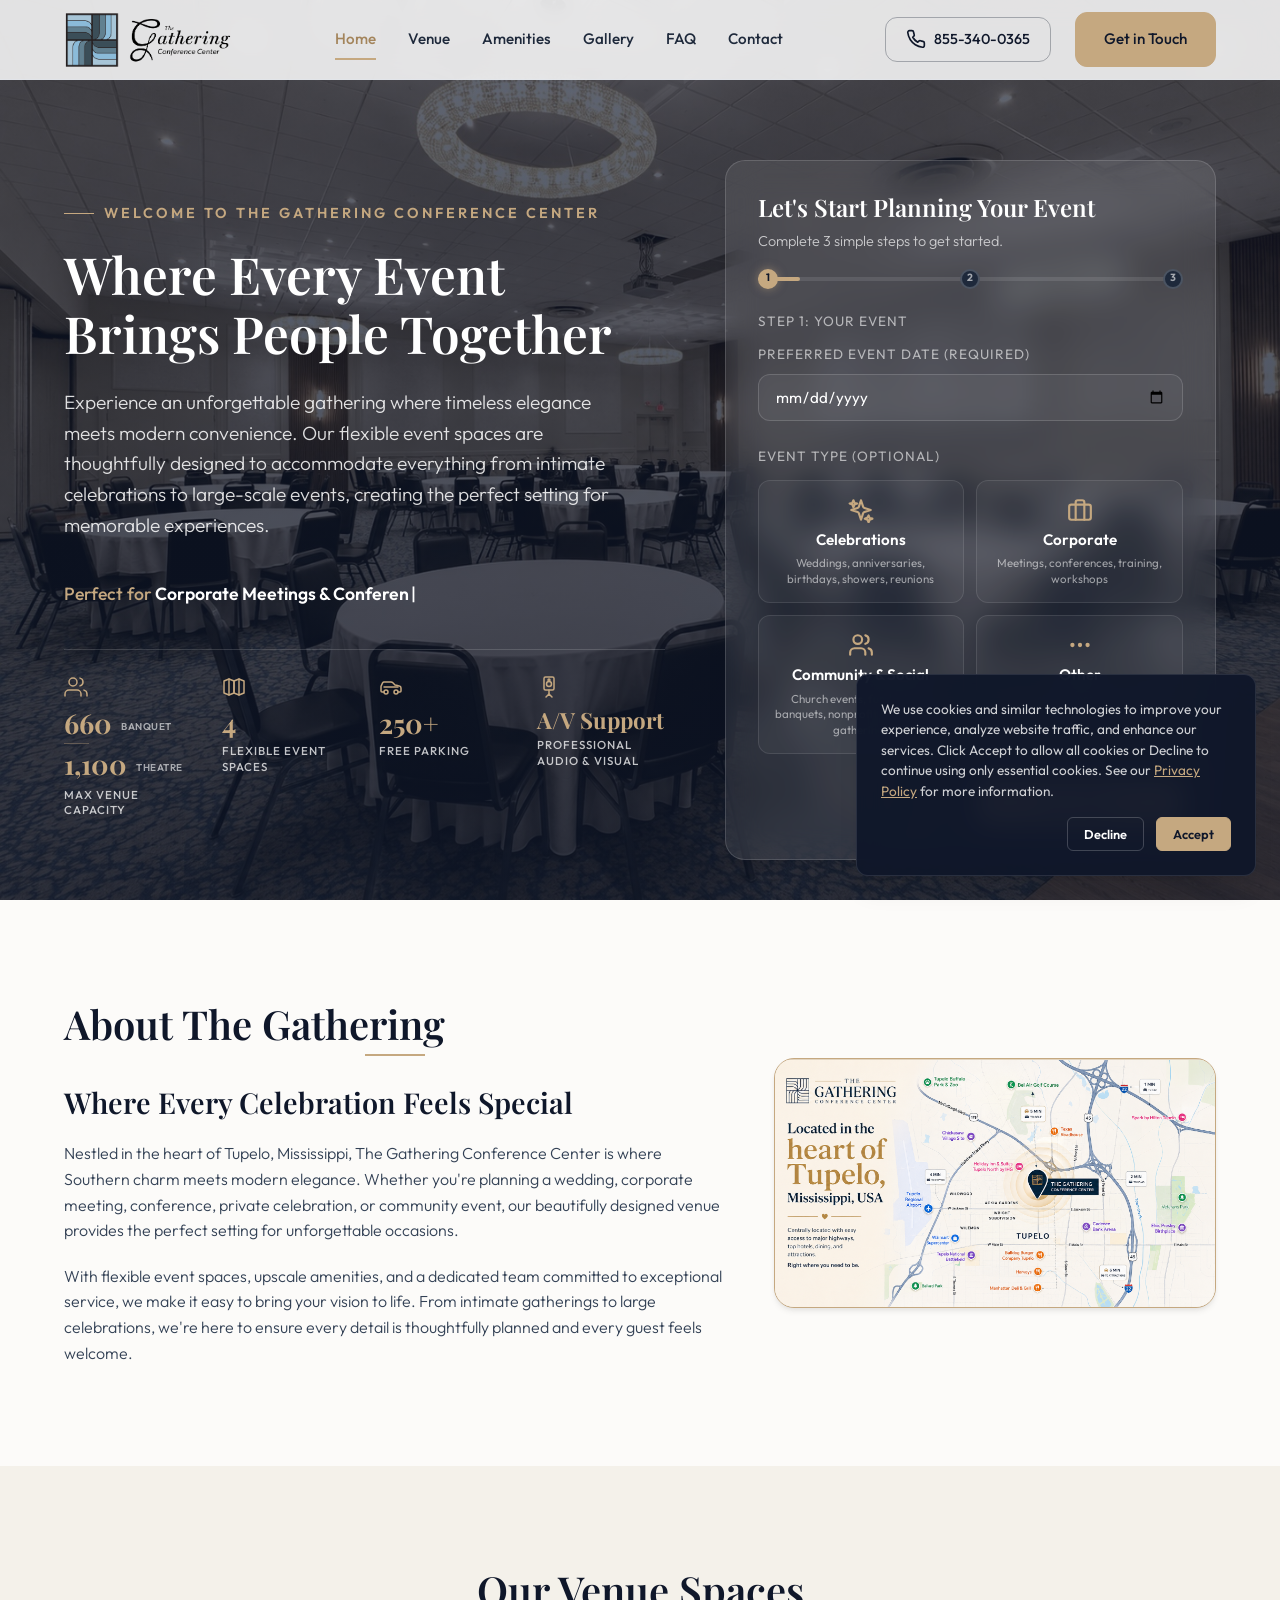
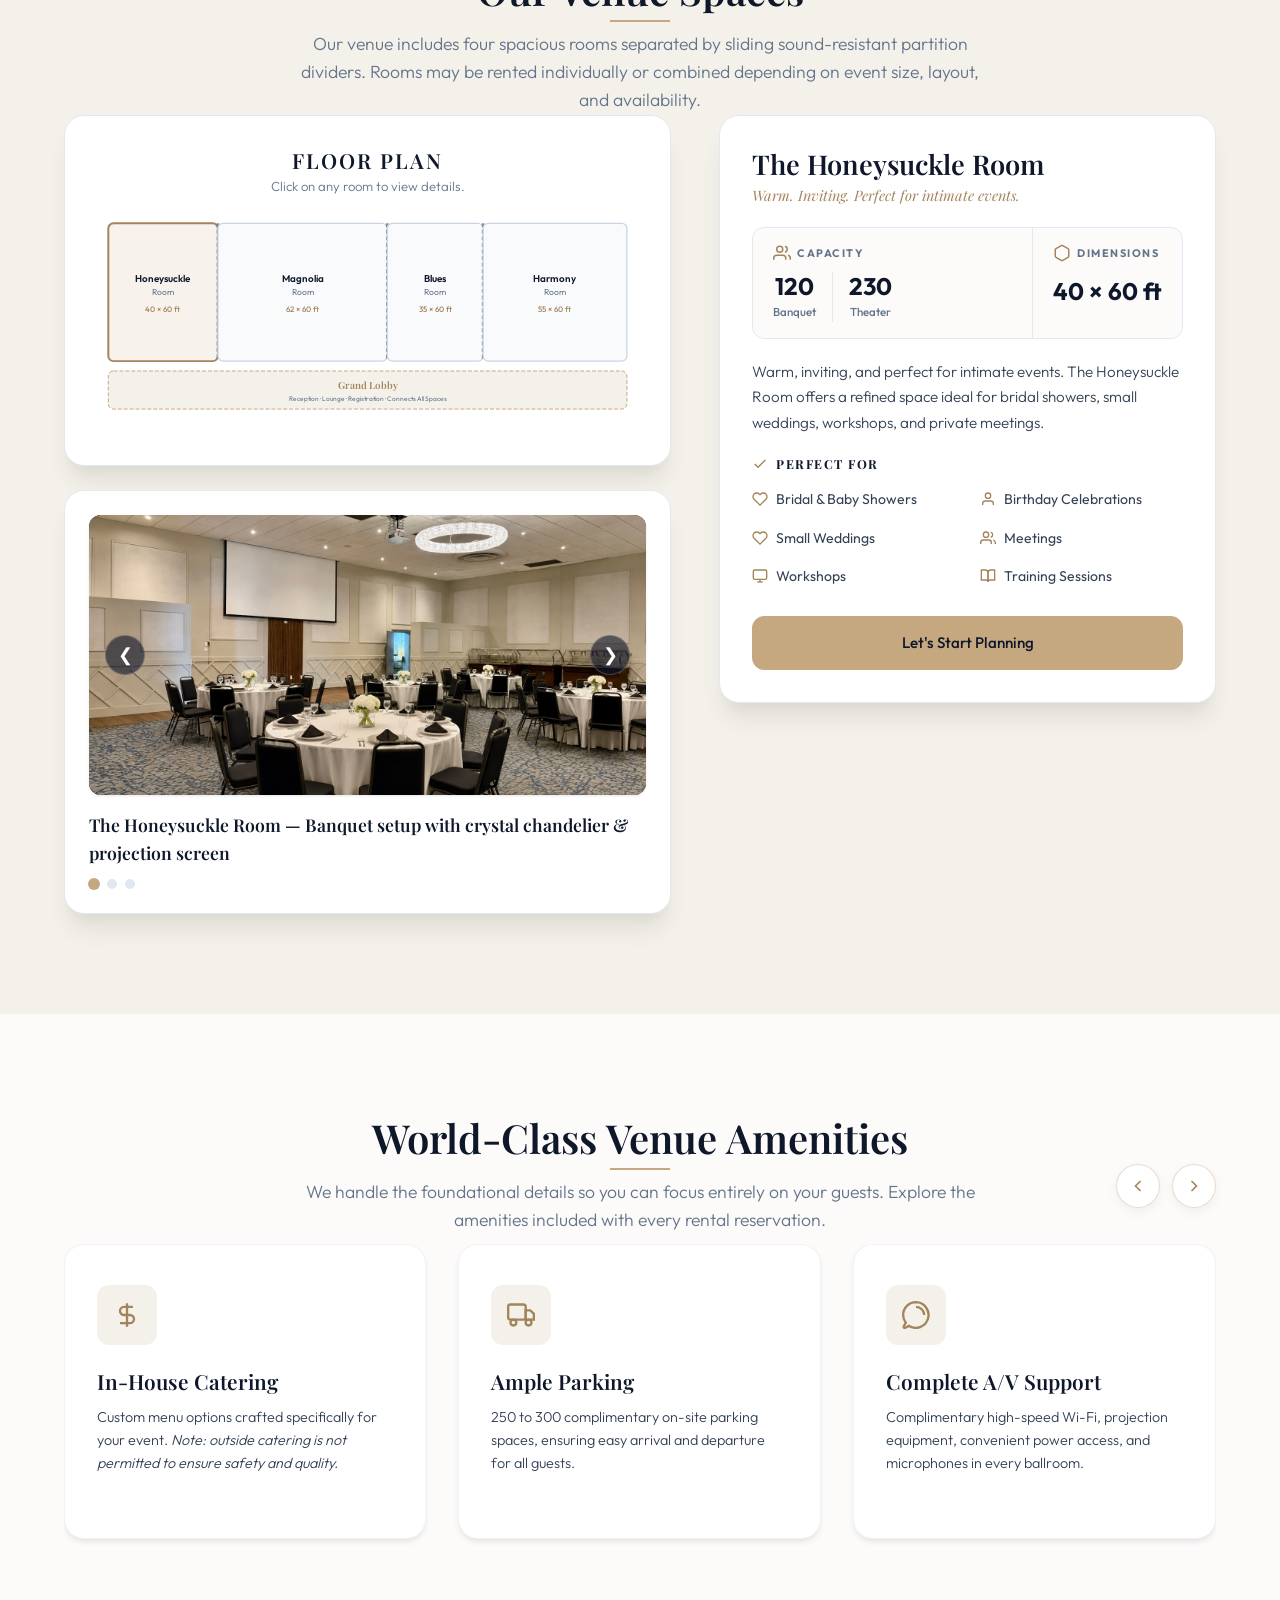
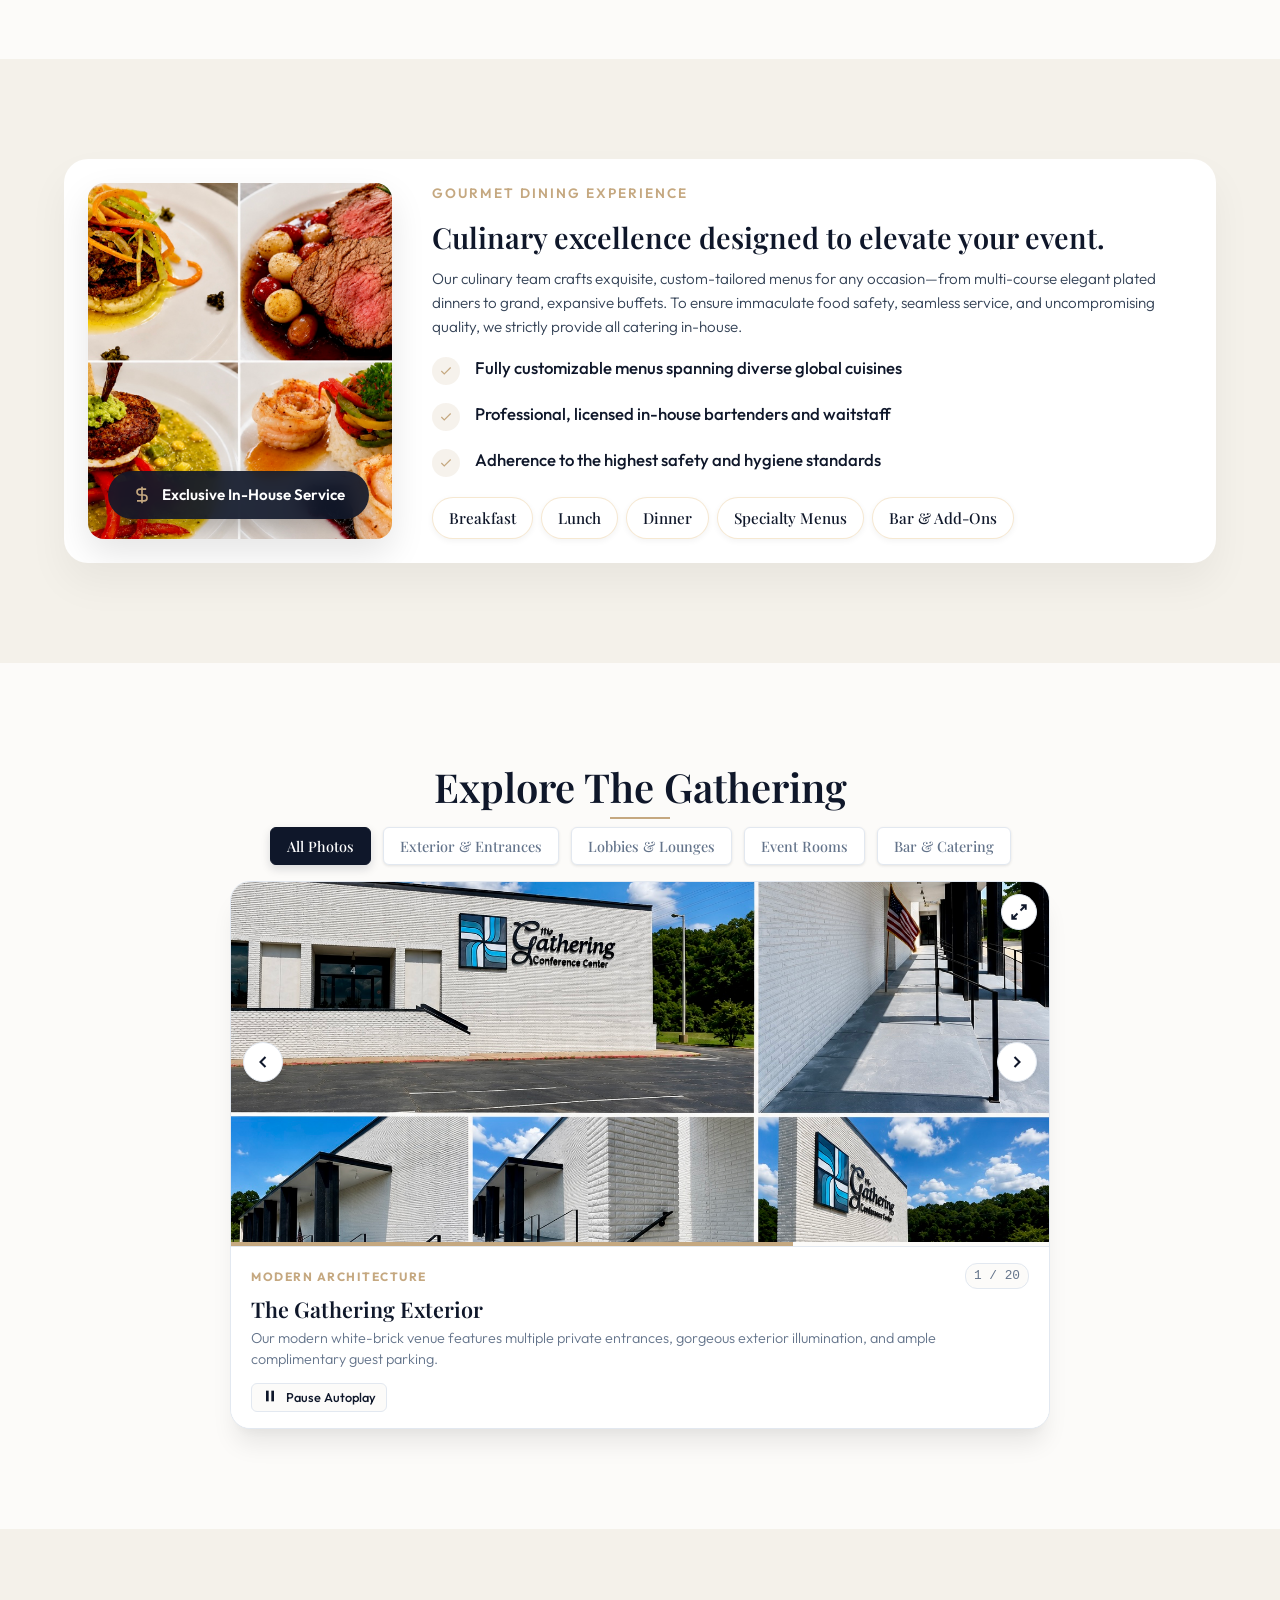
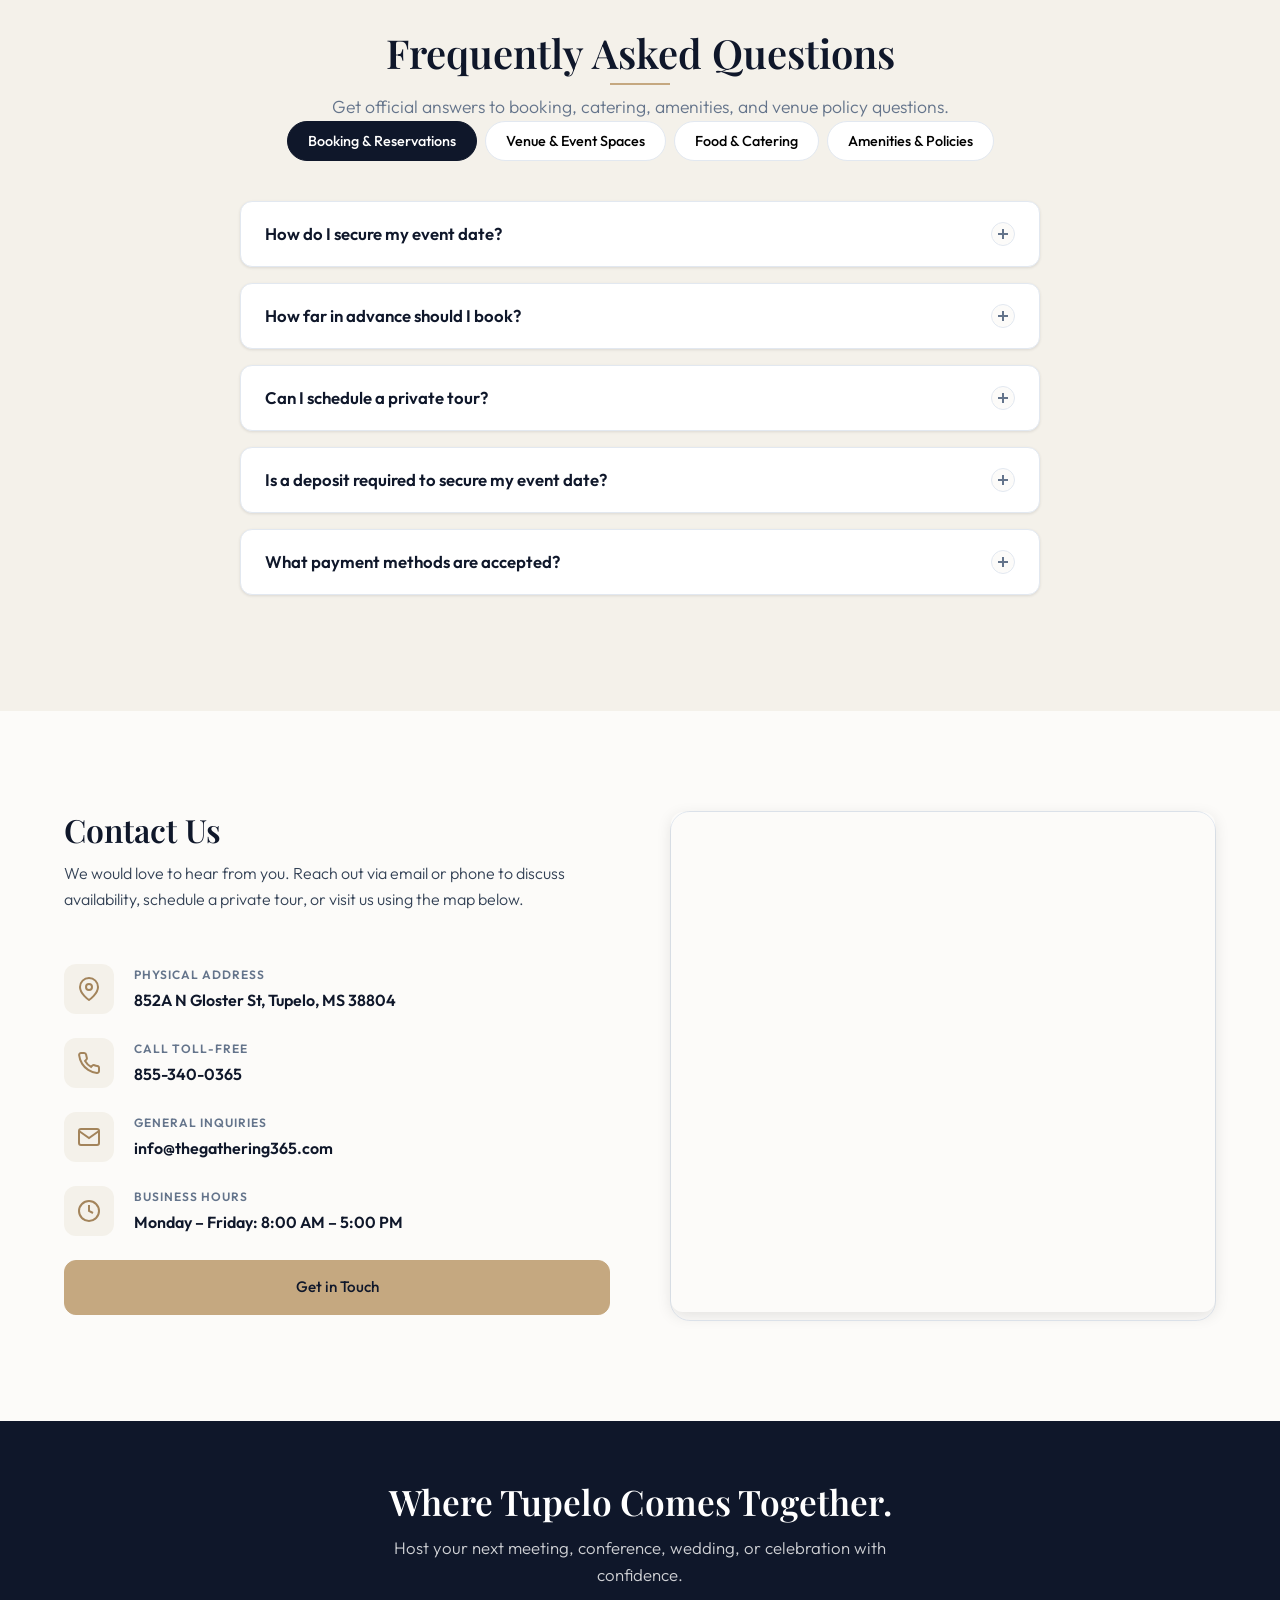
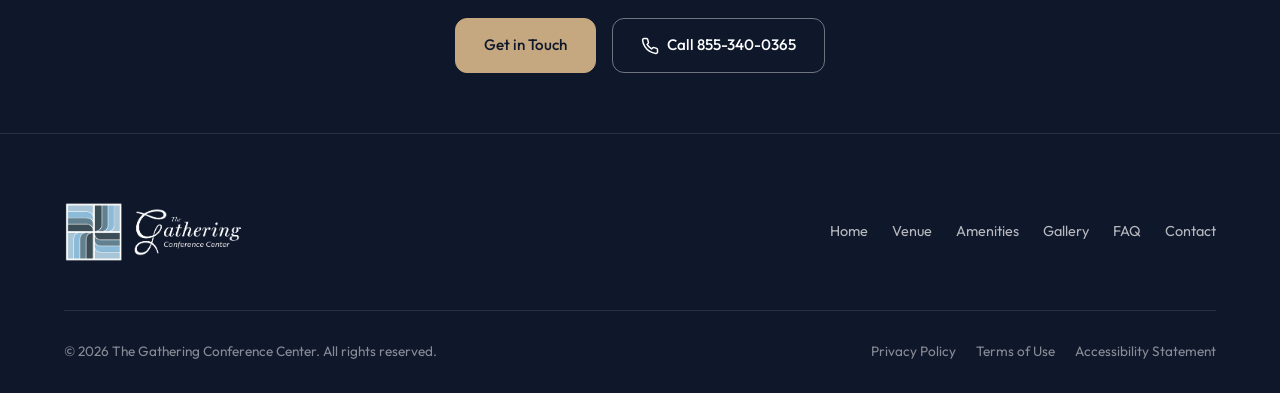
==== commit 2766a8f4: "Add interactive menu modal with zoom functionality and styling" ====
--- a/index.html
+++ b/index.html
@@ -1167,6 +1167,66 @@
     </div>
   </div>
 
+  <!-- ==========================================
+       MENU MODAL WITH INTERACTIVE ZOOM (NEW)
+       ========================================== -->
+  <div class="menu-modal" id="menu-modal" role="dialog" aria-modal="true" aria-labelledby="menu-modal-title" style="display: none;">
+    <div class="menu-modal-overlay" id="menu-modal-overlay"></div>
+    <div class="menu-modal-container">
+      <!-- Header -->
+      <div class="menu-modal-header">
+        <h3 id="menu-modal-title" class="menu-modal-title">Menu Name</h3>
+        <button class="menu-modal-close" id="menu-modal-close-btn" aria-label="Close menu viewer">
+          <svg viewBox="0 0 24 24" fill="none" stroke="currentColor" stroke-width="2.5" stroke-linecap="round" stroke-linejoin="round" style="width: 20px; height: 20px;">
+            <line x1="18" y1="6" x2="6" y2="18"></line>
+            <line x1="6" y1="6" x2="18" y2="18"></line>
+          </svg>
+        </button>
+      </div>
+      
+      <!-- Interactive Zoom Viewport -->
+      <div class="menu-modal-viewport" id="menu-modal-viewport">
+        <div class="menu-modal-zoom-container" id="menu-modal-zoom-container">
+          <img class="menu-modal-img" id="menu-modal-img" src="" alt="Menu contents" draggable="false">
+        </div>
+        
+        <!-- Interactive Controls (Zoom and Pan Instructions) -->
+        <div class="menu-zoom-controls-panel">
+          <button class="menu-zoom-btn" id="menu-zoom-out-btn" aria-label="Zoom out" title="Zoom Out">
+            <svg viewBox="0 0 24 24" fill="none" stroke="currentColor" stroke-width="2.5" stroke-linecap="round" stroke-linejoin="round" style="width: 16px; height: 16px;"><line x1="5" y1="12" x2="19" y2="12"></line></svg>
+          </button>
+          <span class="menu-zoom-indicator" id="menu-zoom-indicator">100%</span>
+          <button class="menu-zoom-btn" id="menu-zoom-in-btn" aria-label="Zoom in" title="Zoom In">
+            <svg viewBox="0 0 24 24" fill="none" stroke="currentColor" stroke-width="2.5" stroke-linecap="round" stroke-linejoin="round" style="width: 16px; height: 16px;"><line x1="12" y1="5" x2="12" y2="19"></line><line x1="5" y1="12" x2="19" y2="12"></line></svg>
+          </button>
+          <div class="menu-control-divider"></div>
+          <button class="menu-zoom-btn" id="menu-zoom-reset-btn" aria-label="Reset zoom" title="Reset Viewer">
+            <svg viewBox="0 0 24 24" fill="none" stroke="currentColor" stroke-width="2.5" stroke-linecap="round" stroke-linejoin="round" style="width: 16px; height: 16px;">
+              <path d="M3 12a9 9 0 0 1 9-9 9.75 9.75 0 0 1 6.74 2.74L21 8"></path>
+              <polyline points="16 3 16 8 21 8"></polyline>
+              <path d="M21 12a9 9 0 0 1-9 9 9.75 9.75 0 0 1-6.74-2.74L3 16"></path>
+              <polyline points="8 21 8 16 3 16"></polyline>
+            </svg>
+          </button>
+        </div>
+
+        <div class="menu-panning-tip" id="menu-panning-tip">
+          <svg viewBox="0 0 24 24" fill="none" stroke="currentColor" stroke-width="2" stroke-linecap="round" stroke-linejoin="round" style="width: 14px; height: 14px; margin-right: 6px;"><path d="M15 18H9.5a3.5 3.5 0 0 1 0-7h5a3.5 3.5 0 0 0 0-7H9"/></svg>
+          <span>Pinch/Scroll to zoom &bull; Drag to pan</span>
+        </div>
+      </div>
+      
+      <!-- Footer CTA -->
+      <div class="menu-modal-footer">
+        <span class="menu-modal-footer-prompt">Ready to customize this menu for your guest list?</span>
+        <button class="btn btn-primary menu-modal-cta-btn" id="menu-modal-cta-btn">
+          <span>Inquire &amp; Get in Touch</span>
+          <svg class="btn-icon" viewBox="0 0 24 24" fill="none" stroke="currentColor" stroke-width="2" stroke-linecap="round" stroke-linejoin="round" style="margin-left: 6px; width: 16px; height: 16px;"><line x1="5" y1="12" x2="19" y2="12"></line><polyline points="12 5 19 12 12 19"></polyline></svg>
+        </button>
+      </div>
+    </div>
+  </div>
+
   <!-- JavaScript Controller -->
   <script src="app.js"></script>
 </body>
--- a/style.css
+++ b/style.css
@@ -1677,6 +1677,315 @@
 }
 
 /* ==========================================
+   MENU MODAL WITH INTERACTIVE ZOOM CSS (NEW)
+   ========================================== */
+.menu-modal {
+  position: fixed;
+  top: 0;
+  left: 0;
+  width: 100%;
+  height: 100%;
+  z-index: 3000;
+  display: flex;
+  align-items: center;
+  justify-content: center;
+  padding: 16px;
+  opacity: 0;
+  pointer-events: none;
+  transition: opacity 0.3s cubic-bezier(0.4, 0, 0.2, 1);
+}
+
+.menu-modal.active {
+  opacity: 1;
+  pointer-events: auto;
+}
+
+.menu-modal-overlay {
+  position: absolute;
+  top: 0;
+  left: 0;
+  width: 100%;
+  height: 100%;
+  background: rgba(15, 23, 42, 0.75);
+  backdrop-filter: blur(12px);
+  -webkit-backdrop-filter: blur(12px);
+  z-index: 1;
+}
+
+.menu-modal-container {
+  position: relative;
+  width: 100%;
+  max-width: 1200px; /* Increased to allow wider viewing on desktop */
+  height: 92vh; /* Set constant high height to maximize view size */
+  max-height: 92vh;
+  background: var(--primary-light);
+  border: 1px solid rgba(197, 168, 128, 0.25);
+  border-radius: var(--radius-md);
+  box-shadow: 0 25px 50px -12px rgba(0, 0, 0, 0.5), 0 0 40px rgba(197, 168, 128, 0.05);
+  display: flex;
+  flex-direction: column;
+  overflow: hidden;
+  z-index: 2;
+  transform: scale(0.95) translateY(10px);
+  transition: transform 0.35s cubic-bezier(0.34, 1.56, 0.64, 1);
+}
+
+.menu-modal.active .menu-modal-container {
+  transform: scale(1) translateY(0);
+}
+
+/* Header */
+.menu-modal-header {
+  display: flex;
+  align-items: center;
+  justify-content: space-between;
+  padding: 18px 24px;
+  background: var(--primary);
+  border-bottom: 1px solid rgba(255, 255, 255, 0.08);
+}
+
+.menu-modal-title {
+  color: var(--accent);
+  font-family: var(--font-headings);
+  font-size: 1.45rem;
+  font-weight: 600;
+  letter-spacing: 0.5px;
+  margin: 0;
+}
+
+.menu-modal-close {
+  background: rgba(255, 255, 255, 0.05);
+  border: none;
+  color: rgba(255, 255, 255, 0.8);
+  cursor: pointer;
+  padding: 6px;
+  border-radius: 50%;
+  display: flex;
+  align-items: center;
+  justify-content: center;
+  transition: var(--transition);
+}
+
+.menu-modal-close:hover,
+.menu-modal-close:focus {
+  background: rgba(239, 68, 68, 0.2);
+  color: var(--white);
+  transform: rotate(90deg);
+}
+
+/* Viewport Area */
+.menu-modal-viewport {
+  position: relative;
+  flex: 1; /* Stretch vertically to utilize maximum container height */
+  width: 100%;
+  background: rgba(15, 23, 42, 0.4);
+  overflow: hidden;
+  display: flex;
+  align-items: center;
+  justify-content: center;
+  user-select: none;
+}
+
+.menu-modal-zoom-container {
+  position: relative;
+  width: 100%;
+  height: 100%;
+  display: flex;
+  align-items: center;
+  justify-content: center;
+  cursor: grab;
+  transform-origin: center center;
+}
+
+.menu-modal-zoom-container.dragging {
+  cursor: grabbing;
+}
+
+.menu-modal-img {
+  max-width: 98%;
+  max-height: 98%;
+  object-fit: contain;
+  box-shadow: var(--shadow-lg);
+  border-radius: var(--radius-sm);
+  background: #111;
+  pointer-events: none; /* Let container capture pointer events */
+}
+
+/* Floating Controls */
+.menu-zoom-controls-panel {
+  position: absolute;
+  bottom: 20px;
+  left: 50%;
+  transform: translateX(-50%);
+  display: flex;
+  align-items: center;
+  gap: 8px;
+  background: rgba(15, 23, 42, 0.85);
+  backdrop-filter: blur(10px);
+  -webkit-backdrop-filter: blur(10px);
+  border-radius: var(--radius-full);
+  padding: 6px 14px;
+  border: 1px solid rgba(255, 255, 255, 0.12);
+  box-shadow: 0 10px 25px -5px rgba(0,0,0,0.3);
+  z-index: 10;
+  transition: opacity 0.2s, transform 0.2s;
+}
+
+.menu-zoom-btn {
+  background: transparent;
+  border: none;
+  color: rgba(255, 255, 255, 0.8);
+  cursor: pointer;
+  padding: 4px;
+  display: flex;
+  align-items: center;
+  justify-content: center;
+  transition: var(--transition);
+  border-radius: 50%;
+  width: 30px;
+  height: 30px;
+}
+
+.menu-zoom-btn:hover {
+  background: rgba(255, 255, 255, 0.1);
+  color: var(--accent);
+}
+
+.menu-zoom-btn:active {
+  transform: scale(0.9);
+}
+
+.menu-zoom-indicator {
+  color: var(--white);
+  font-size: 0.85rem;
+  font-weight: 600;
+  font-family: var(--font-body);
+  min-width: 44px;
+  text-align: center;
+}
+
+.menu-control-divider {
+  width: 1px;
+  height: 18px;
+  background: rgba(255, 255, 255, 0.15);
+  margin: 0 4px;
+}
+
+/* Top instruction tip */
+.menu-panning-tip {
+  position: absolute;
+  top: 16px;
+  left: 50%;
+  transform: translateX(-50%);
+  background: rgba(15, 23, 42, 0.7);
+  backdrop-filter: blur(6px);
+  -webkit-backdrop-filter: blur(6px);
+  padding: 5px 12px;
+  border-radius: var(--radius-full);
+  color: rgba(255, 255, 255, 0.8);
+  font-size: 0.75rem;
+  font-weight: 400;
+  letter-spacing: 0.2px;
+  display: flex;
+  align-items: center;
+  border: 1px solid rgba(255, 255, 255, 0.08);
+  pointer-events: none;
+  opacity: 0.85;
+  transition: opacity 0.3s;
+  z-index: 9;
+}
+
+/* Footer Section */
+.menu-modal-footer {
+  display: flex;
+  align-items: center;
+  justify-content: space-between;
+  padding: 20px 28px;
+  background: var(--primary);
+  border-top: 1px solid rgba(255, 255, 255, 0.08);
+}
+
+.menu-modal-footer-prompt {
+  color: rgba(255, 255, 255, 0.75);
+  font-size: 0.95rem;
+  font-family: var(--font-body);
+  font-weight: 300;
+}
+
+.menu-modal-cta-btn {
+  display: inline-flex;
+  align-items: center;
+  justify-content: center;
+  background: var(--accent);
+  color: var(--primary);
+  border: 1px solid var(--accent);
+  padding: 10px 22px;
+  border-radius: var(--radius-sm);
+  font-weight: 500;
+  font-size: 0.9rem;
+  cursor: pointer;
+  transition: var(--transition);
+}
+
+.menu-modal-cta-btn:hover {
+  background: var(--accent-dark);
+  border-color: var(--accent-dark);
+  color: var(--white);
+}
+
+/* Responsive design adjustments */
+@media (max-width: 768px) {
+  .menu-modal {
+    padding: 8px;
+  }
+  
+  .menu-modal-container {
+    height: 94vh; /* Maximize screen size on mobile devices */
+    max-height: 94vh;
+  }
+  
+  .menu-modal-header {
+    padding: 14px 18px;
+  }
+  
+  .menu-modal-title {
+    font-size: 1.25rem;
+  }
+  
+  .menu-modal-viewport {
+    flex: 1; /* Retain stretch layout on mobile */
+    height: auto;
+    min-height: auto;
+  }
+  
+  .menu-modal-footer {
+    flex-direction: column;
+    gap: 14px;
+    padding: 16px 18px;
+    text-align: center;
+  }
+  
+  .menu-modal-footer-prompt {
+    font-size: 0.85rem;
+  }
+  
+  .menu-modal-cta-btn {
+    width: 100%;
+    padding: 12px 20px;
+  }
+  
+  .menu-zoom-controls-panel {
+    bottom: 12px;
+    padding: 4px 10px;
+  }
+  
+  .menu-zoom-btn {
+    width: 26px;
+    height: 26px;
+  }
+}
+
+/* ==========================================
    CATERING HIGHLIGHT BANNER
    ========================================== */
 .catering-showcase {
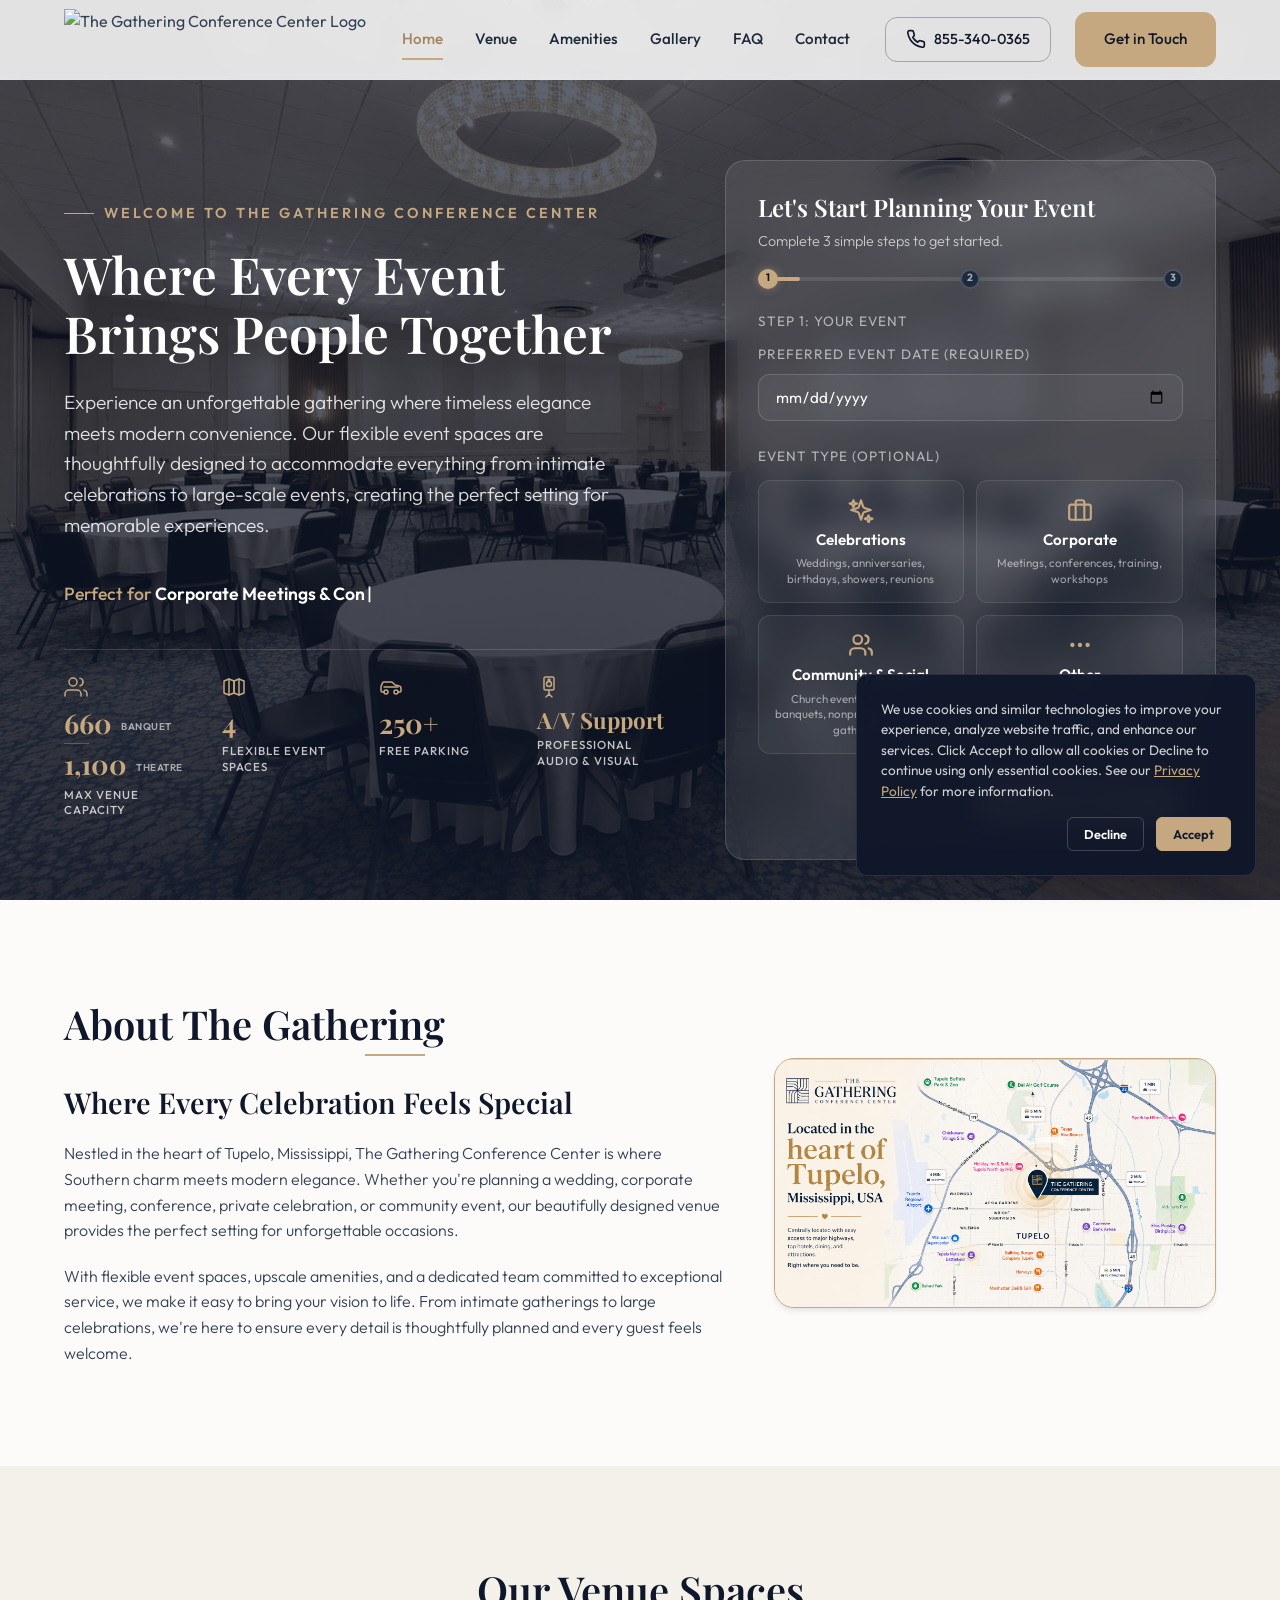
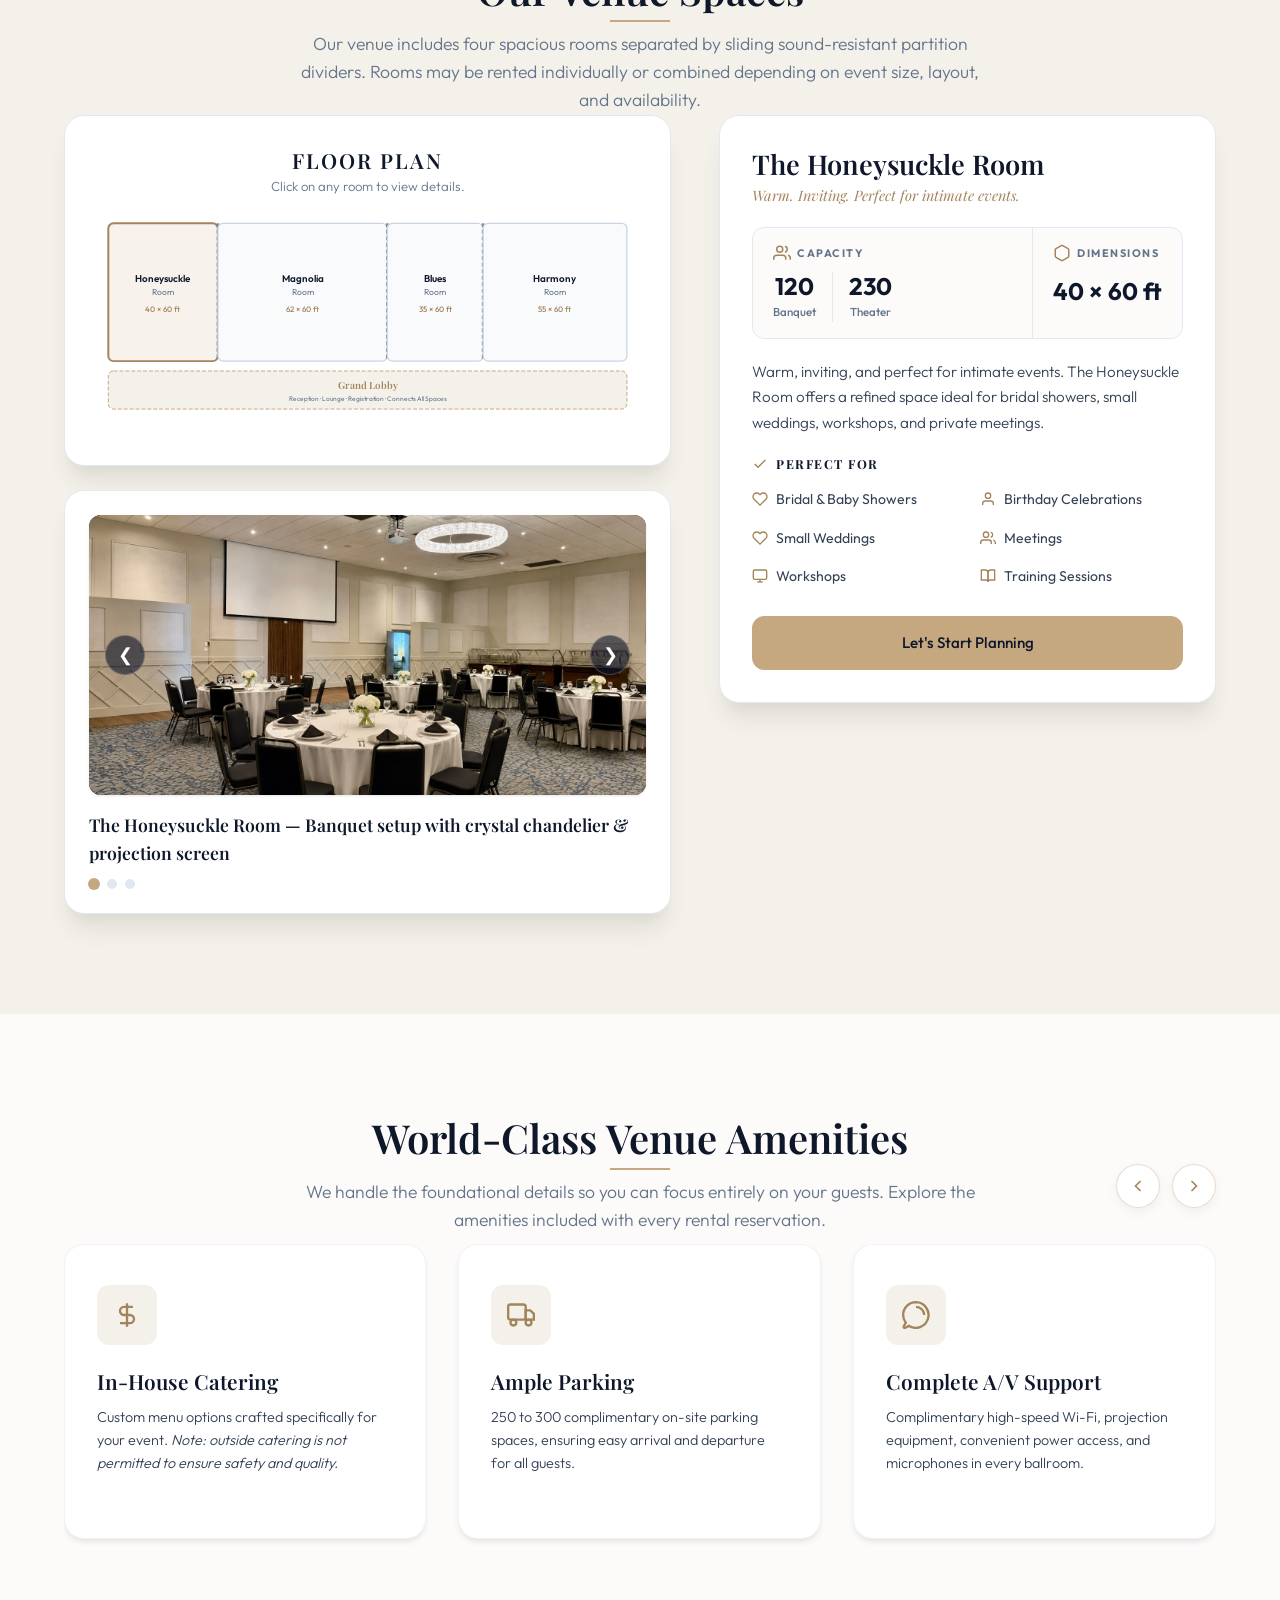
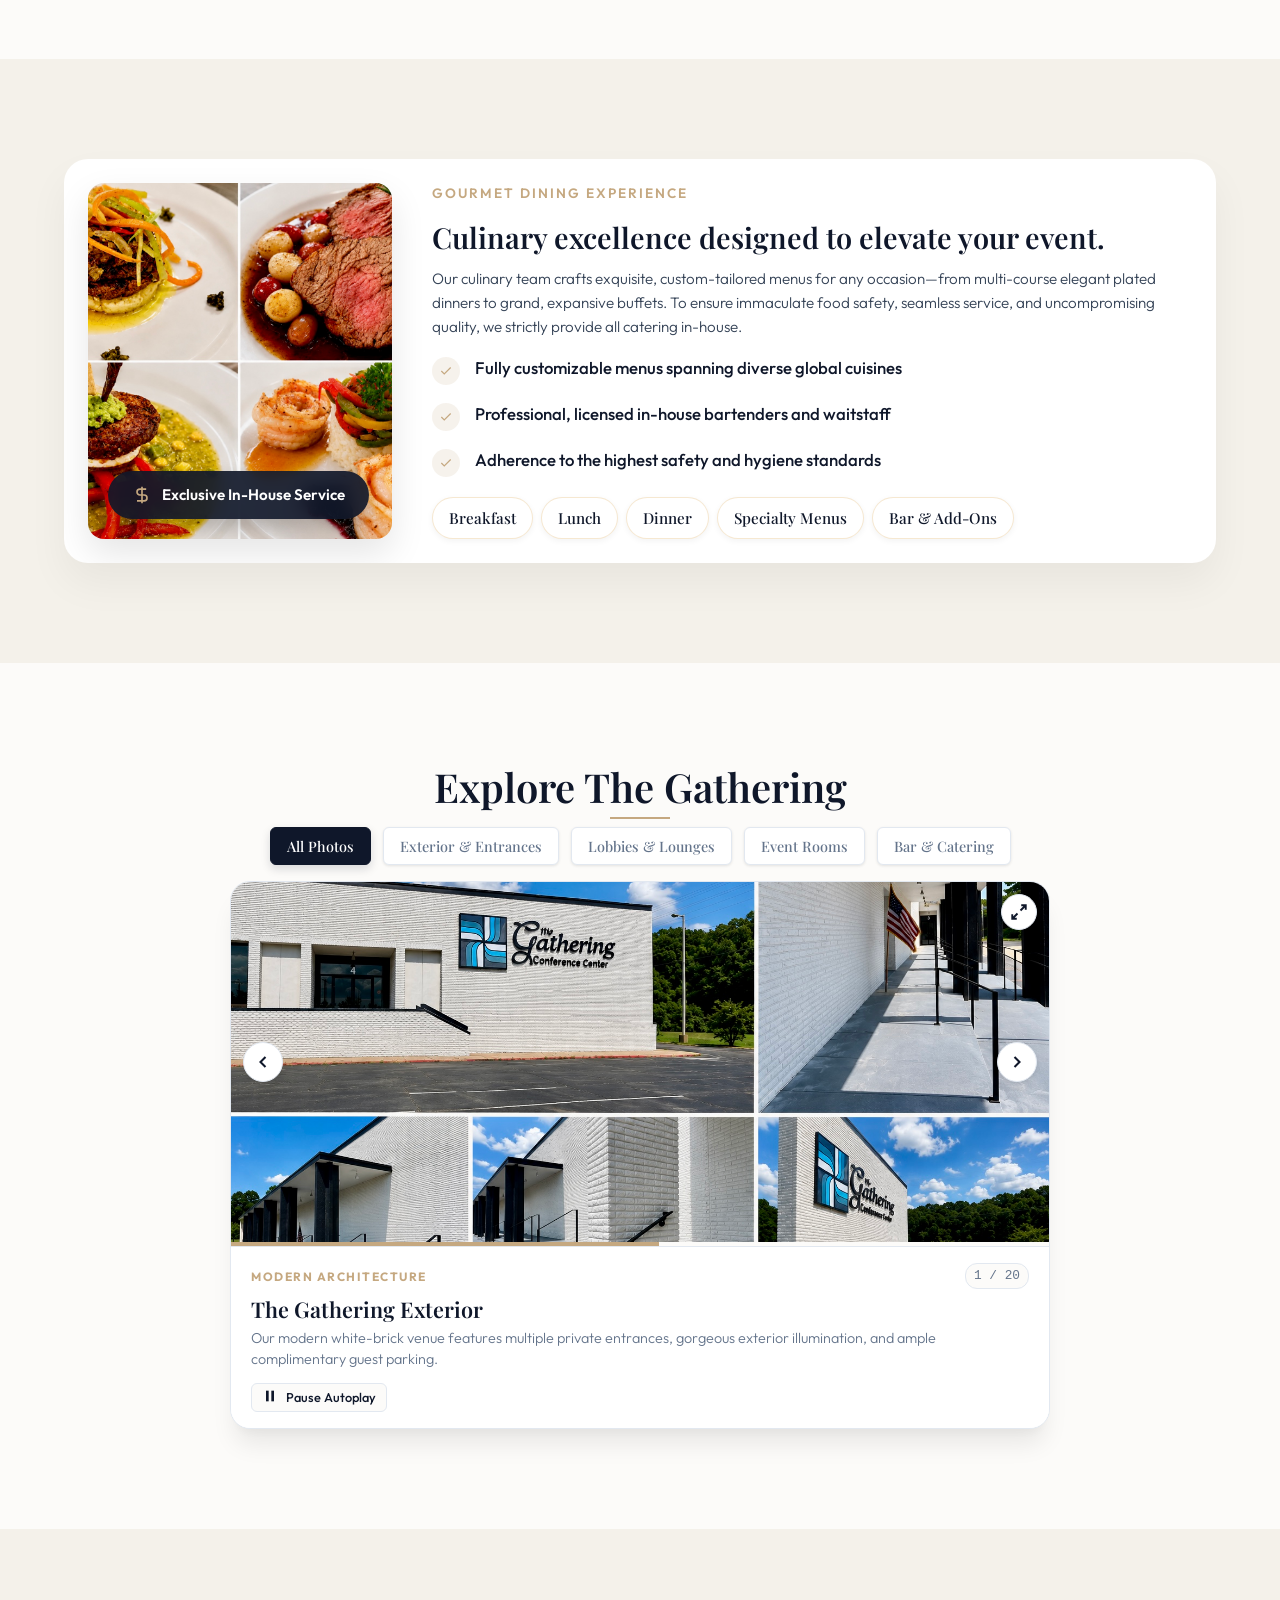
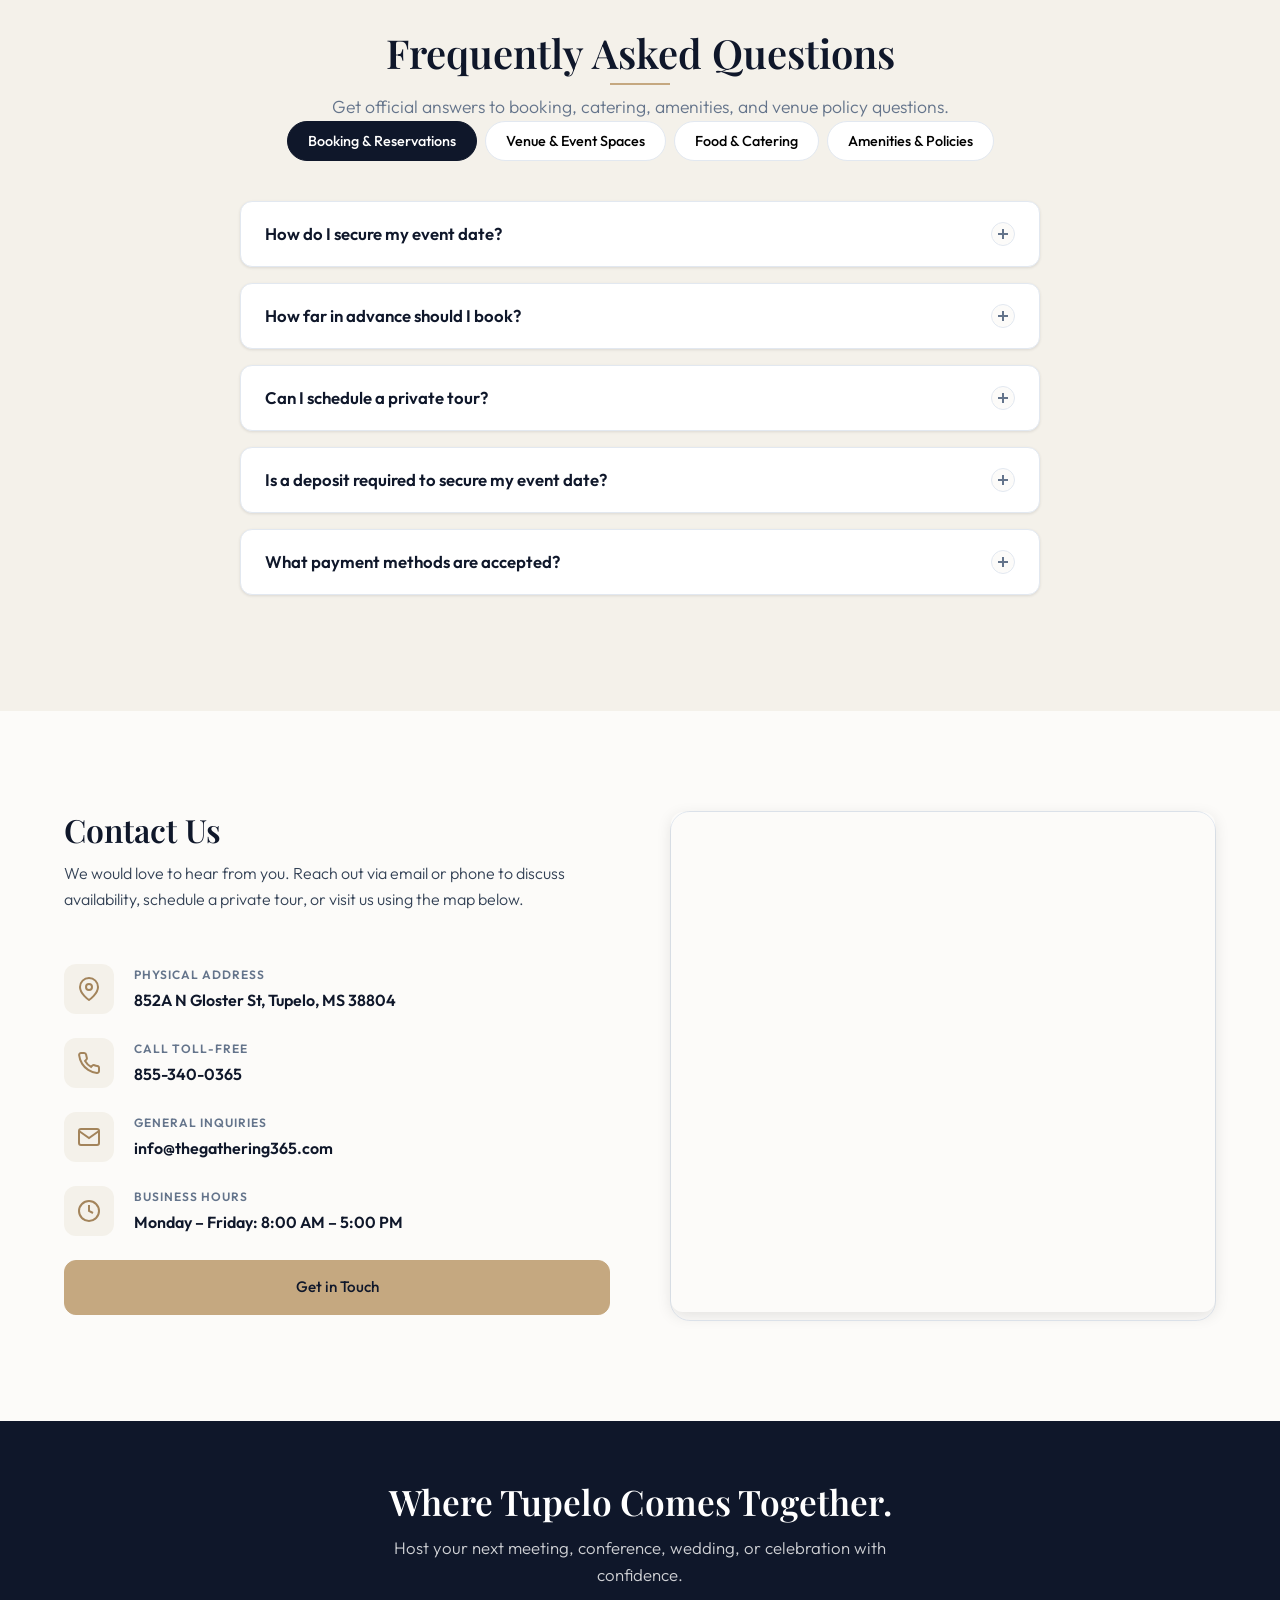
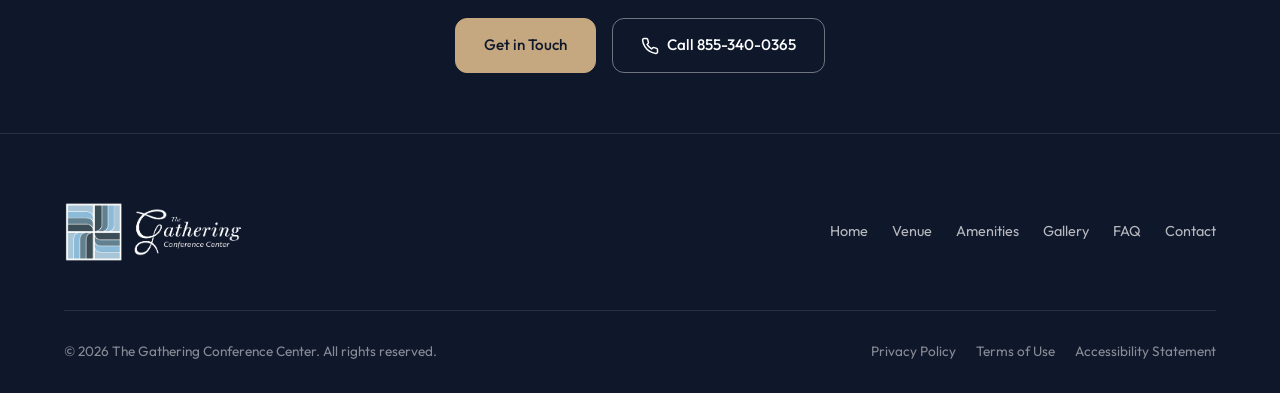
==== commit d5b7dab9: "Add canonical links and update logo references across multiple HTML files; create robots.txt and sit" ====
--- a/index.html
+++ b/index.html
@@ -6,8 +6,9 @@
   
   <!-- SEO Meta Tags -->
   <title>The Gathering Conference Center | Premier Event & Banquet Venue in Tupelo, MS</title>
-  <meta name="description" content="Where Southern charm meets modern elegance. The Gathering Conference Center offers 4 versatile rooms, premier in-house catering, and space for up to 300 guests in Tupelo, MS. Let's Start Planning Your Event online.">
+  <meta name="description" content="Where Southern charm meets modern elegance. The Gathering Conference Center offers 4 versatile rooms, premier in-house catering, and space for up to 1,100 guests in Tupelo, MS. Start planning your event online.">
   <meta name="keywords" content="conference center Tupelo MS, wedding venue Tupelo Mississippi, event space Tupelo, banquet hall MS, party venue Tupelo, business meeting space MS">
+  <link rel="canonical" href="https://thegathering365.com/">
   
   <!-- Open Graph Meta Tags -->
   <meta property="og:title" content="The Gathering Conference Center | Event & Banquet Venue in Tupelo, MS">
@@ -17,6 +18,75 @@
   
   <!-- Style Sheet -->
   <link rel="stylesheet" href="style.css">
+
+  <!-- Local SEO Structured Schema (JSON-LD) -->
+  <script type="application/ld+json">
+  {
+    "@context": "https://schema.org",
+    "@type": "EventVenue",
+    "name": "The Gathering Conference Center",
+    "image": [
+      "https://thegathering365.com/assets/photos/logo.png",
+      "https://thegathering365.com/assets/photos/Harmony1.png",
+      "https://thegathering365.com/assets/photos/Outside2.png",
+      "https://thegathering365.com/assets/photos/FoodCollage.png"
+    ],
+    "@id": "https://thegathering365.com/#venue",
+    "url": "https://thegathering365.com",
+    "telephone": "+1-855-340-0365",
+    "priceRange": "$$",
+    "address": {
+      "@type": "PostalAddress",
+      "streetAddress": "852A N Gloster St",
+      "addressLocality": "Tupelo",
+      "addressRegion": "MS",
+      "postalCode": "38804",
+      "addressCountry": "US"
+    },
+    "geo": {
+      "@type": "GeoCoordinates",
+      "latitude": 34.271050,
+      "longitude": -88.713852
+    },
+    "openingHoursSpecification": {
+      "@type": "OpeningHoursSpecification",
+      "dayOfWeek": [
+        "Monday",
+        "Tuesday",
+        "Wednesday",
+        "Thursday",
+        "Friday"
+      ],
+      "opens": "08:00",
+      "closes": "17:00"
+    },
+    "sameAs": [
+      "https://thegathering365.com"
+    ],
+    "amenityFeature": [
+      {
+        "@type": "LocationFeatureSpecification",
+        "name": "Free Parking",
+        "value": true
+      },
+      {
+        "@type": "LocationFeatureSpecification",
+        "name": "In-house Catering",
+        "value": true
+      },
+      {
+        "@type": "LocationFeatureSpecification",
+        "name": "Audio Visual Support",
+        "value": true
+      },
+      {
+        "@type": "LocationFeatureSpecification",
+        "name": "Wheelchair Accessible",
+        "value": true
+      }
+    ]
+  }
+  </script>
 </head>
 <body>
   <!-- Skip to main content link for ADA/WCAG compliance -->
@@ -28,7 +98,7 @@
   <header class="header">
     <div class="container header-container">
       <a href="#" class="logo-wrapper" id="nav-logo" aria-label="The Gathering Home">
-        <img class="logo-img" src="assets/photos/Logo.png" alt="The Gathering Conference Center Logo">
+        <img class="logo-img" src="assets/photos/logo.png" alt="The Gathering Conference Center Logo">
       </a>
       
       <nav class="nav-menu" role="navigation" aria-label="Main Navigation">
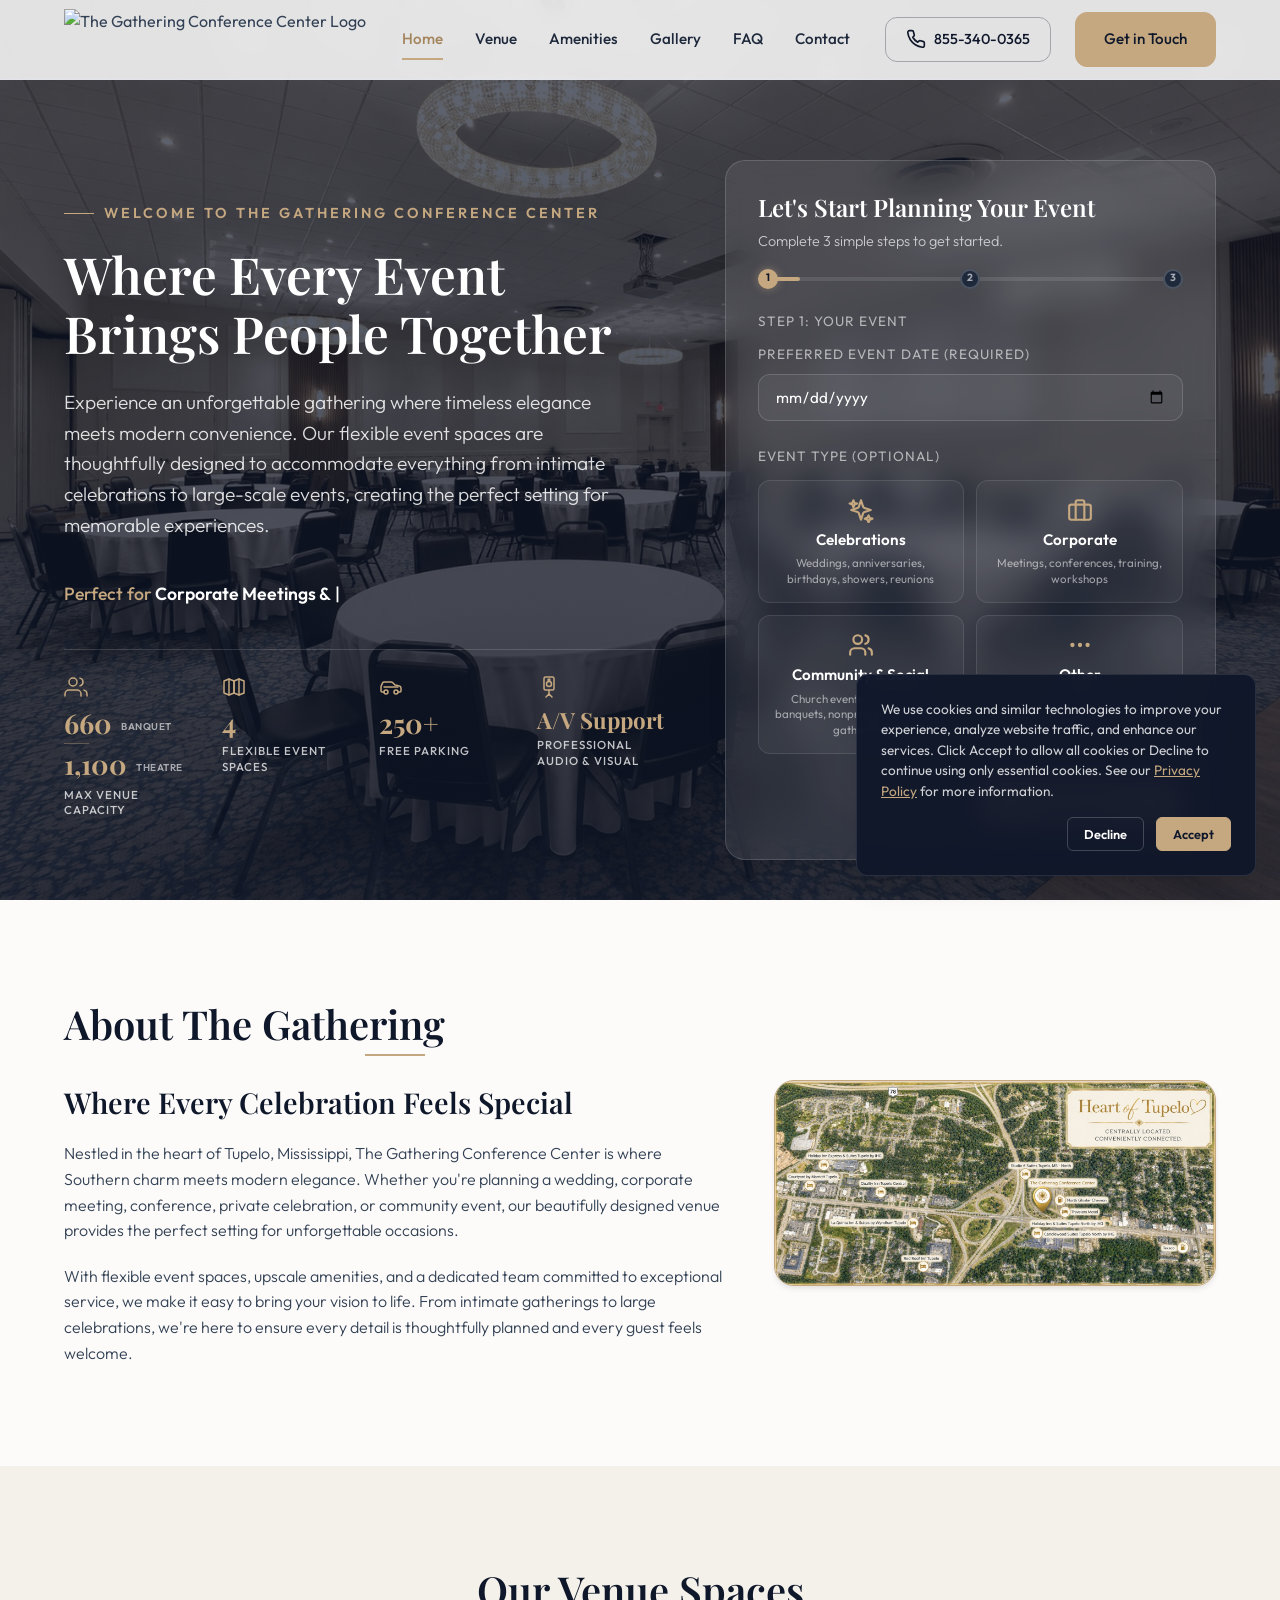
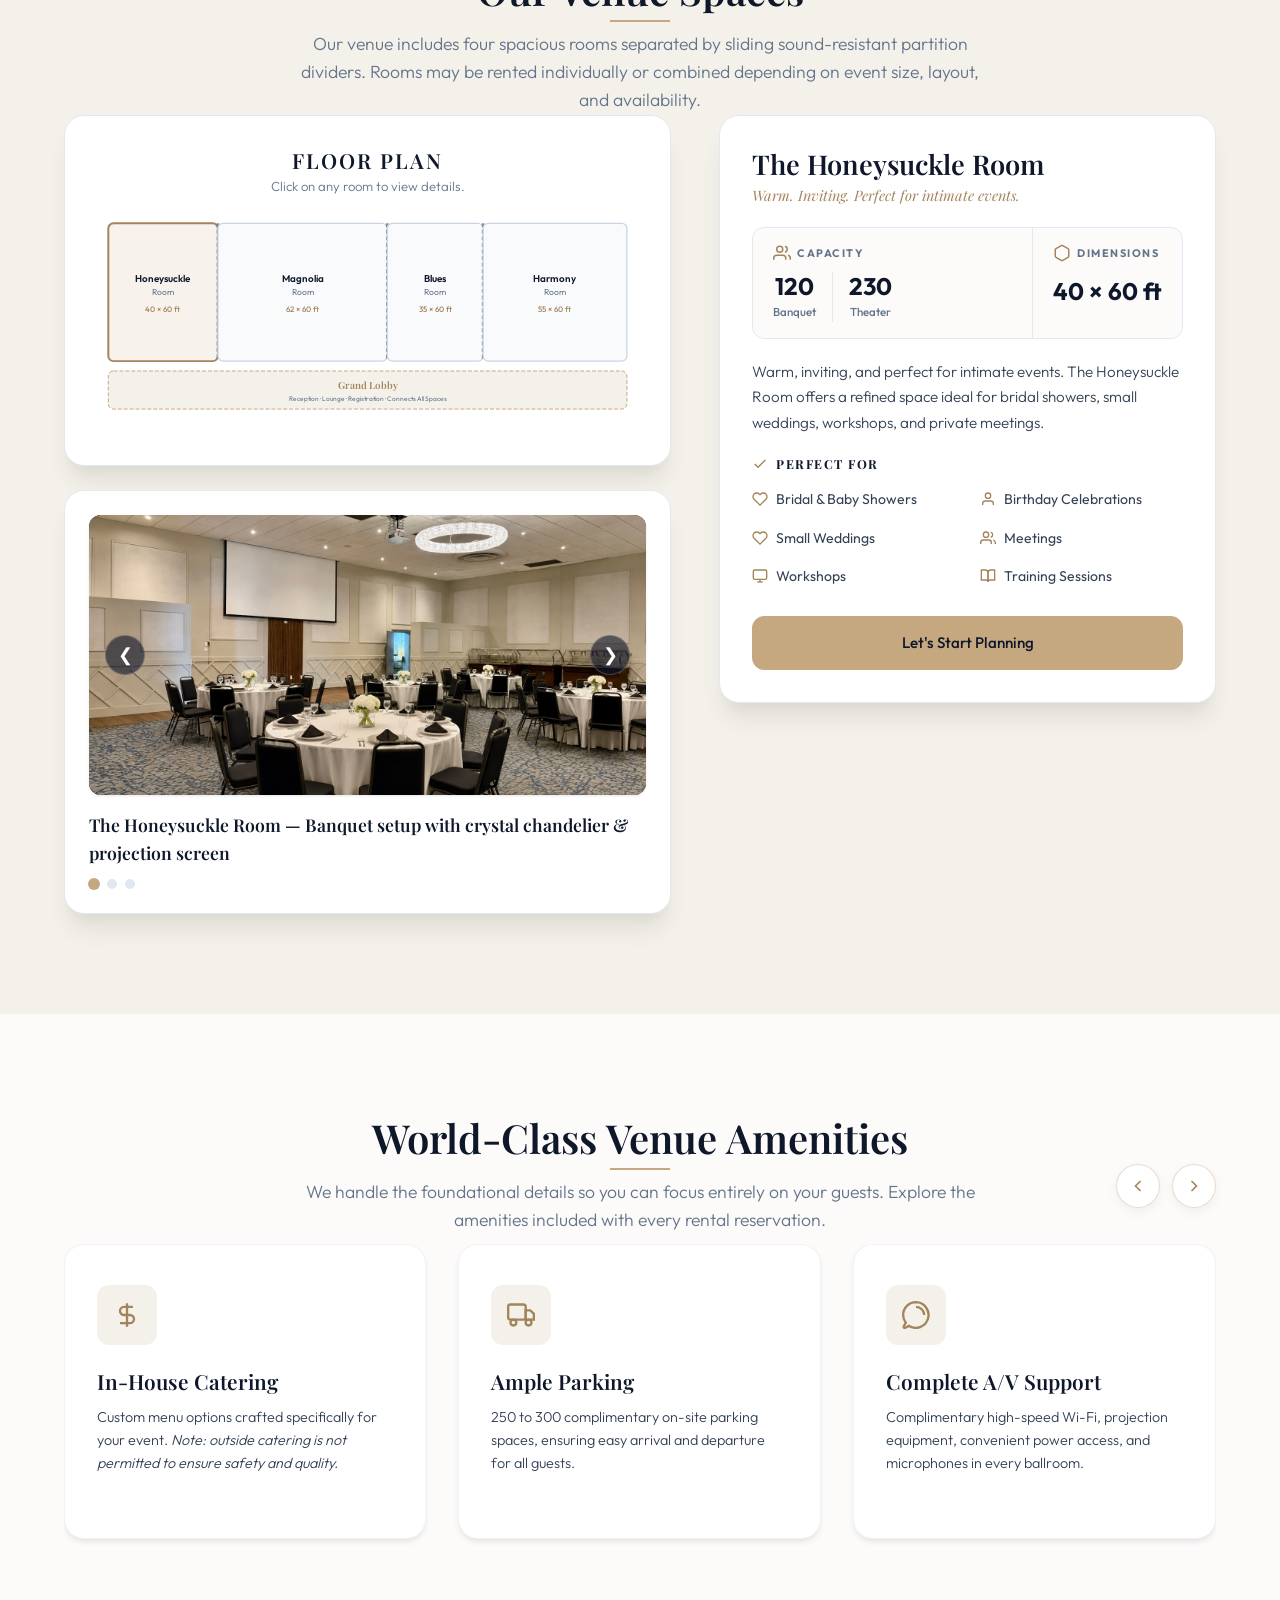
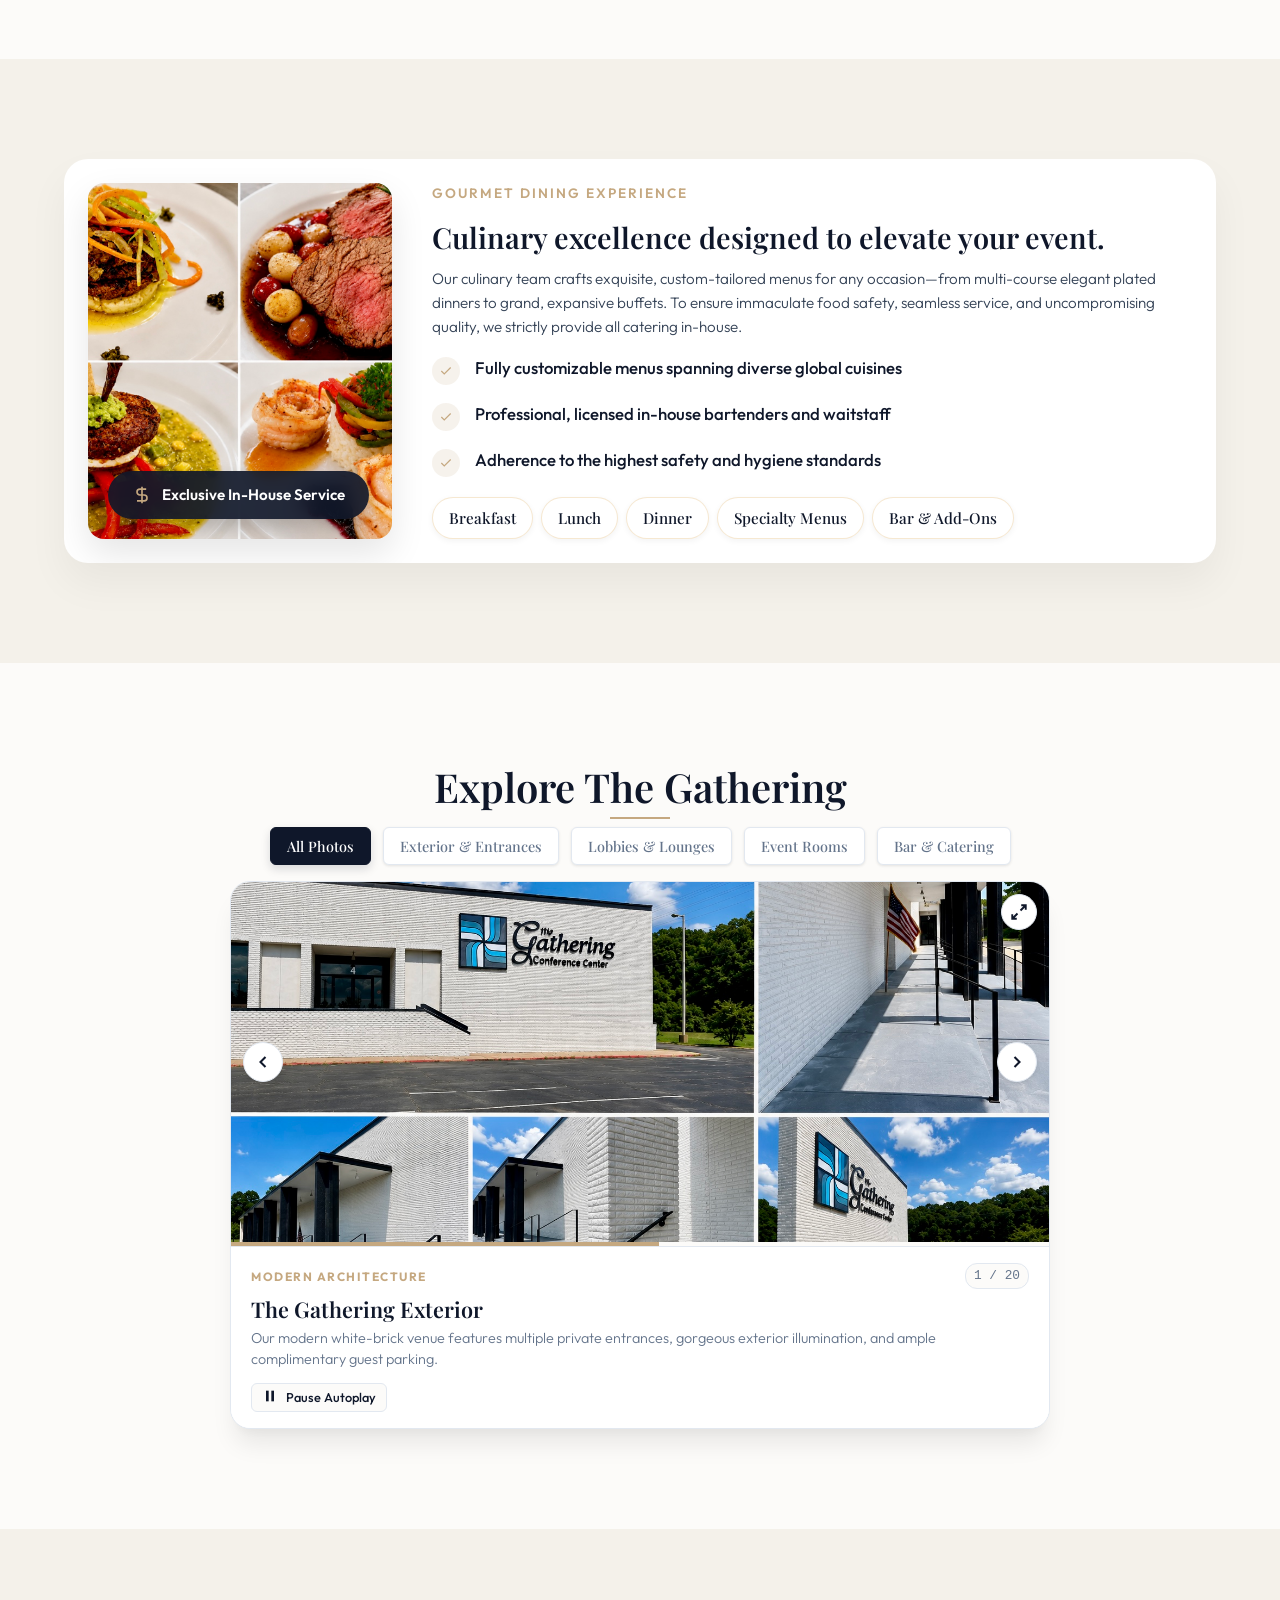
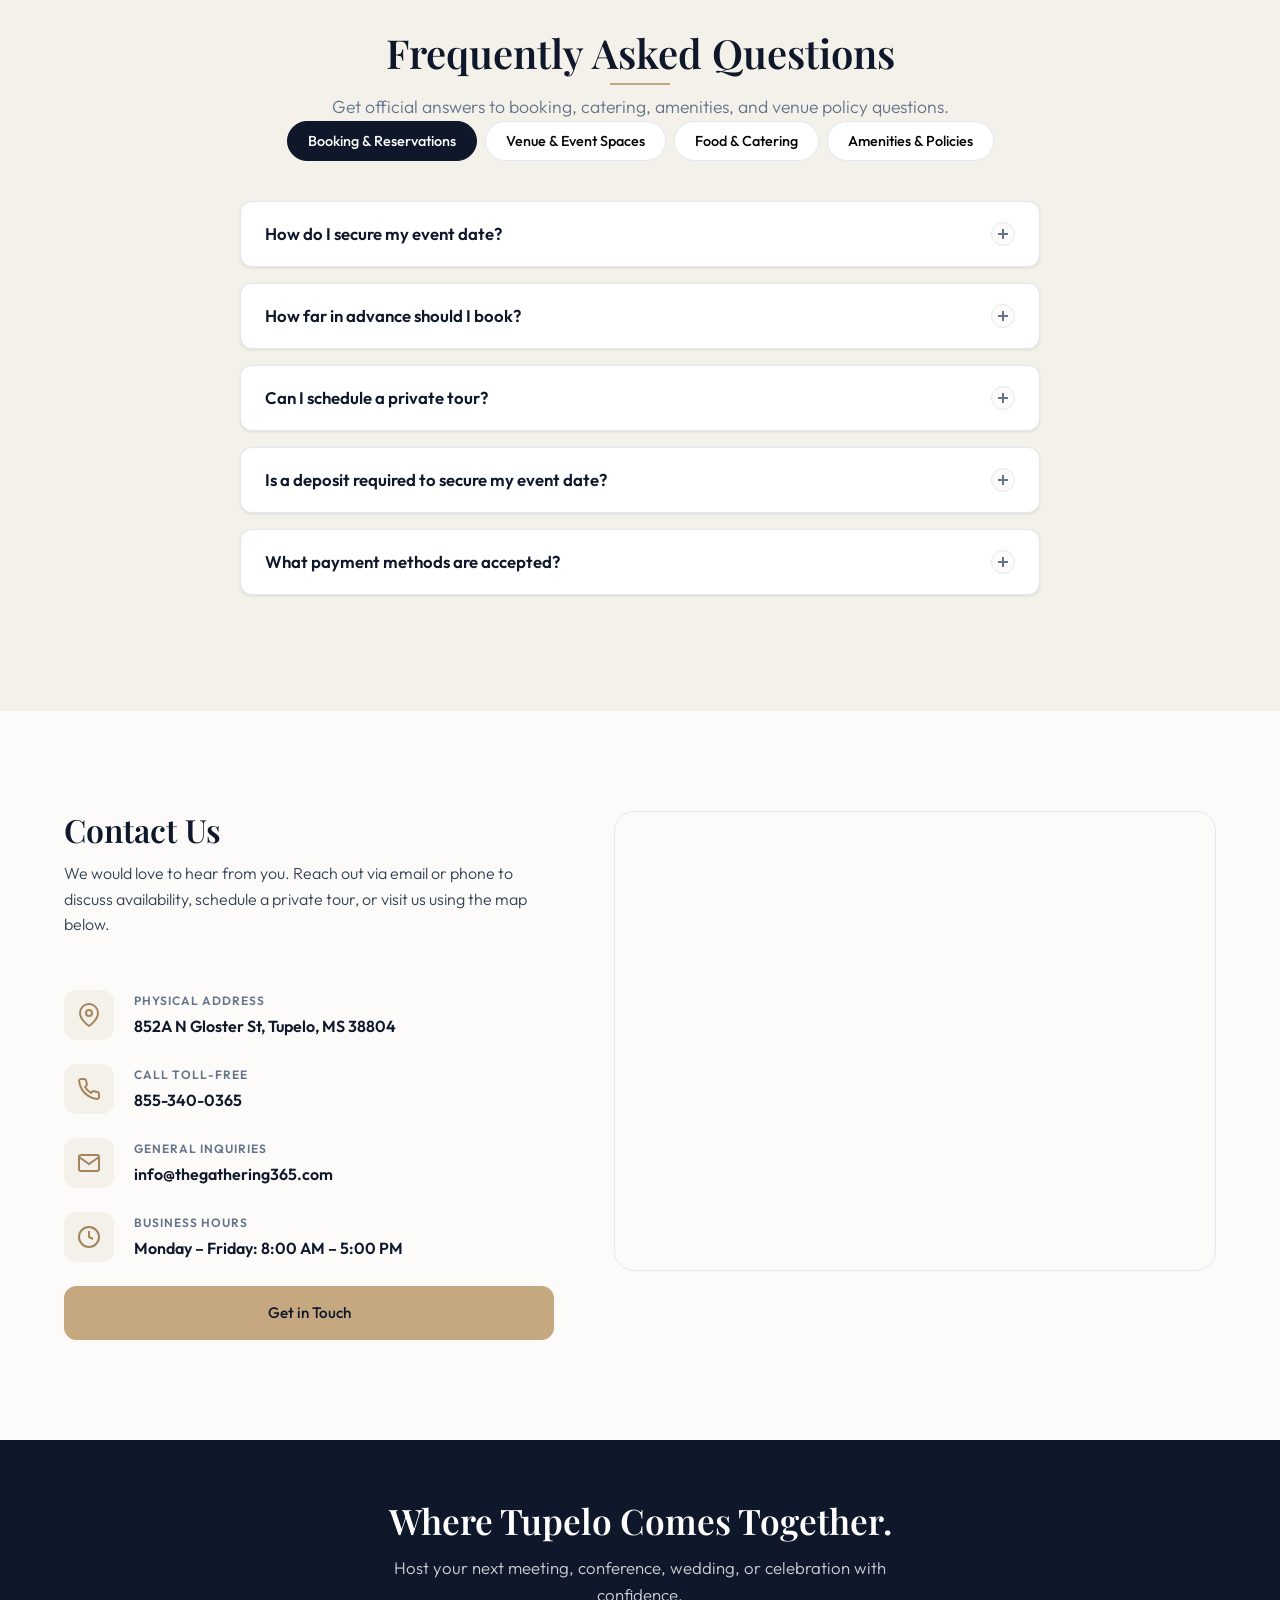
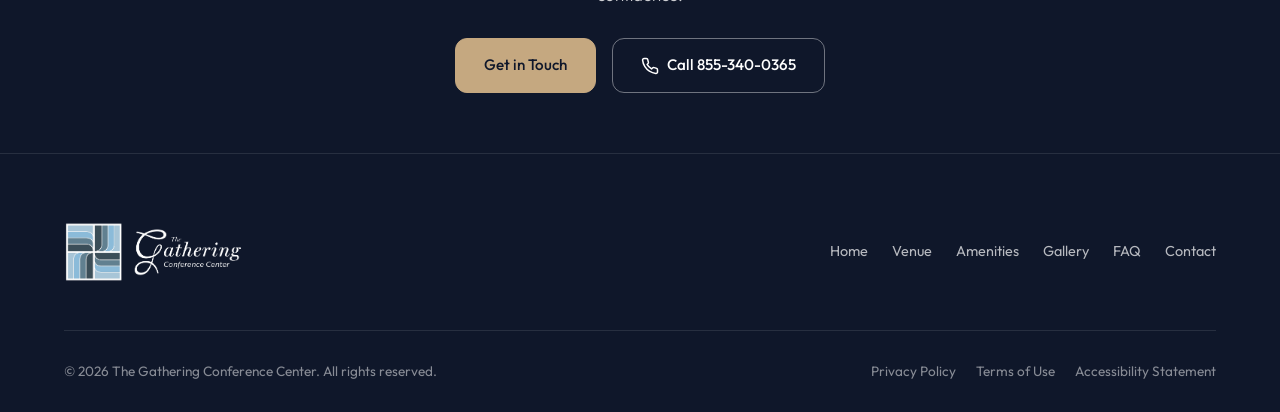
==== commit 33e30780: "Implement smooth scrolling to booking widget and enhance menu modal with navigation controls and pro" ====
--- a/index.html
+++ b/index.html
@@ -334,7 +334,7 @@
       </div>
       <div class="about-badge">
         
-        <img src="assets/location_maps.png" alt="Map Location of The Gathering" class="about-badge-img">
+        <img src="assets/photos/location_maps.jpeg" alt="Map Location of The Gathering" class="about-badge-img">
       </div>
     </div>
   </section>
@@ -780,8 +780,8 @@
               </button>
               <div class="faq-answer-wrapper">
                 <div class="faq-answer-content">
-                  <div class="faq-answer-text">
-                    Our flexible event spaces can accommodate both small and large groups. We'll recommend the best room configuration based on your event.
+                   <div class="faq-answer-text">
+                    Our venue features four versatile rooms — <strong>Honeysuckle</strong> (120 banquet / 230 theater), <strong>Magnolia</strong> (200 banquet / 380 theater), <strong>Blues</strong> (100 banquet / 200 theater), and <strong>Harmony</strong> (150 banquet / 300 theater) — separated by sliding sound-resistant partition dividers. Rooms can be combined for larger gatherings, accommodating up to <strong>700+ guests</strong>. Explore the interactive floor plan and room details in our <a href="#venue" style="color: var(--accent); text-decoration: underline;">Venue &amp; Event Spaces</a> section.
                   </div>
                 </div>
               </div>
@@ -1147,7 +1147,7 @@
 
       <!-- Final Lead Capture Form Panel -->
       <div class="contact-form-panel" style="padding: 0; background: transparent; box-shadow: none;">
-        <iframe src="https://www.google.com/maps/embed?pb=!1m18!1m12!1m3!1d3119.263456283855!2d-88.71385216846352!3d34.27105048692031!2m3!1f0!2f0!3f0!3m2!1i1024!2i768!4f13.1!3m3!1m2!1s0x88874c28e76aadb9%3A0xcc25a9e69b5c8a1f!2s852A%20N%20Gloster%20St%2C%20Tupelo%2C%20MS%2038804%2C%20USA!5e0!3m2!1sen!2sin!4v1783611270148!5m2!1sen!2sin" width="100%" height="100%" style="border:0; min-height: 500px; border-radius: 12px; box-shadow: 0 4px 15px rgba(0,0,0,0.1);" allowfullscreen="" loading="lazy" referrerpolicy="no-referrer-when-downgrade"></iframe>
+        <iframe src="https://www.google.com/maps/embed?pb=!1m18!1m12!1m3!1d3297.1273185715327!2d-88.71643752442485!3d34.27080540615819!2m3!1f0!2f0!3f0!3m2!1i1024!2i768!4f13.1!3m3!1m2!1s0x88874c28f010c8e7%3A0x6fb17780df7d707b!2sThe%20Gathering%20Conference%20Center!5e0!3m2!1sen!2sin!4v1785261566758!5m2!1sen!2sin" width="600" height="450" style="border:0;" allowfullscreen="" loading="lazy" referrerpolicy="strict-origin-when-cross-origin"></iframe>
       </div>
       
     </div>
@@ -1256,9 +1256,23 @@
       
       <!-- Interactive Zoom Viewport -->
       <div class="menu-modal-viewport" id="menu-modal-viewport">
+        <!-- Previous Menu Button -->
+        <button class="menu-nav-btn menu-nav-prev" id="menu-nav-prev" aria-label="Previous menu">
+          <svg viewBox="0 0 24 24" fill="none" stroke="currentColor" stroke-width="2.5" stroke-linecap="round" stroke-linejoin="round" style="width: 22px; height: 22px;">
+            <polyline points="15 18 9 12 15 6"></polyline>
+          </svg>
+        </button>
+
         <div class="menu-modal-zoom-container" id="menu-modal-zoom-container">
           <img class="menu-modal-img" id="menu-modal-img" src="" alt="Menu contents" draggable="false">
         </div>
+
+        <!-- Next Menu Button -->
+        <button class="menu-nav-btn menu-nav-next" id="menu-nav-next" aria-label="Next menu">
+          <svg viewBox="0 0 24 24" fill="none" stroke="currentColor" stroke-width="2.5" stroke-linecap="round" stroke-linejoin="round" style="width: 22px; height: 22px;">
+            <polyline points="9 18 15 12 9 6"></polyline>
+          </svg>
+        </button>
         
         <!-- Interactive Controls (Zoom and Pan Instructions) -->
         <div class="menu-zoom-controls-panel">
@@ -1285,6 +1299,11 @@
           <span>Pinch/Scroll to zoom &bull; Drag to pan</span>
         </div>
       </div>
+
+      <!-- Menu Progress Indicator -->
+      <div class="menu-progress-bar" id="menu-progress-bar" aria-hidden="true">
+        <!-- Dots injected by JS -->
+      </div>
       
       <!-- Footer CTA -->
       <div class="menu-modal-footer">
--- a/style.css
+++ b/style.css
@@ -1895,6 +1895,95 @@
   z-index: 9;
 }
 
+/* Navigation Arrow Buttons */
+.menu-nav-btn {
+  position: absolute;
+  top: 50%;
+  transform: translateY(-50%);
+  z-index: 20;
+  display: flex;
+  align-items: center;
+  justify-content: center;
+  width: 44px;
+  height: 44px;
+  background: rgba(15, 23, 42, 0.75);
+  backdrop-filter: blur(8px);
+  border: 1px solid rgba(197, 168, 128, 0.3);
+  border-radius: 50%;
+  color: var(--white);
+  cursor: pointer;
+  transition: background 0.2s, border-color 0.2s, transform 0.2s, opacity 0.2s;
+  opacity: 0.85;
+}
+
+.menu-nav-btn:hover {
+  background: rgba(197, 168, 128, 0.25);
+  border-color: var(--accent);
+  opacity: 1;
+  transform: translateY(-50%) scale(1.08);
+}
+
+.menu-nav-btn:disabled {
+  opacity: 0.25;
+  cursor: default;
+  pointer-events: none;
+}
+
+.menu-nav-prev {
+  left: 12px;
+}
+
+.menu-nav-next {
+  right: 12px;
+}
+
+/* Progress Dot Indicator */
+.menu-progress-bar {
+  display: flex;
+  align-items: center;
+  justify-content: center;
+  gap: 0;
+  padding: 10px 28px;
+  background: rgba(15, 23, 42, 0.6);
+  border-top: 1px solid rgba(255, 255, 255, 0.05);
+}
+
+.menu-progress-dot {
+  width: 8px;
+  height: 8px;
+  border-radius: 50%;
+  background: rgba(255, 255, 255, 0.25);
+  border: 1.5px solid rgba(255, 255, 255, 0.2);
+  cursor: pointer;
+  transition: background 0.25s, transform 0.25s, border-color 0.25s;
+  flex-shrink: 0;
+}
+
+.menu-progress-dot:hover {
+  background: rgba(197, 168, 128, 0.5);
+  border-color: var(--accent);
+  transform: scale(1.2);
+}
+
+.menu-progress-dot.active {
+  background: var(--accent);
+  border-color: var(--accent);
+  transform: scale(1.25);
+  box-shadow: 0 0 8px rgba(197, 168, 128, 0.5);
+}
+
+.menu-progress-line {
+  height: 1.5px;
+  width: 28px;
+  background: rgba(255, 255, 255, 0.15);
+  flex-shrink: 0;
+  transition: background 0.25s;
+}
+
+.menu-progress-line.passed {
+  background: rgba(197, 168, 128, 0.5);
+}
+
 /* Footer Section */
 .menu-modal-footer {
   display: flex;
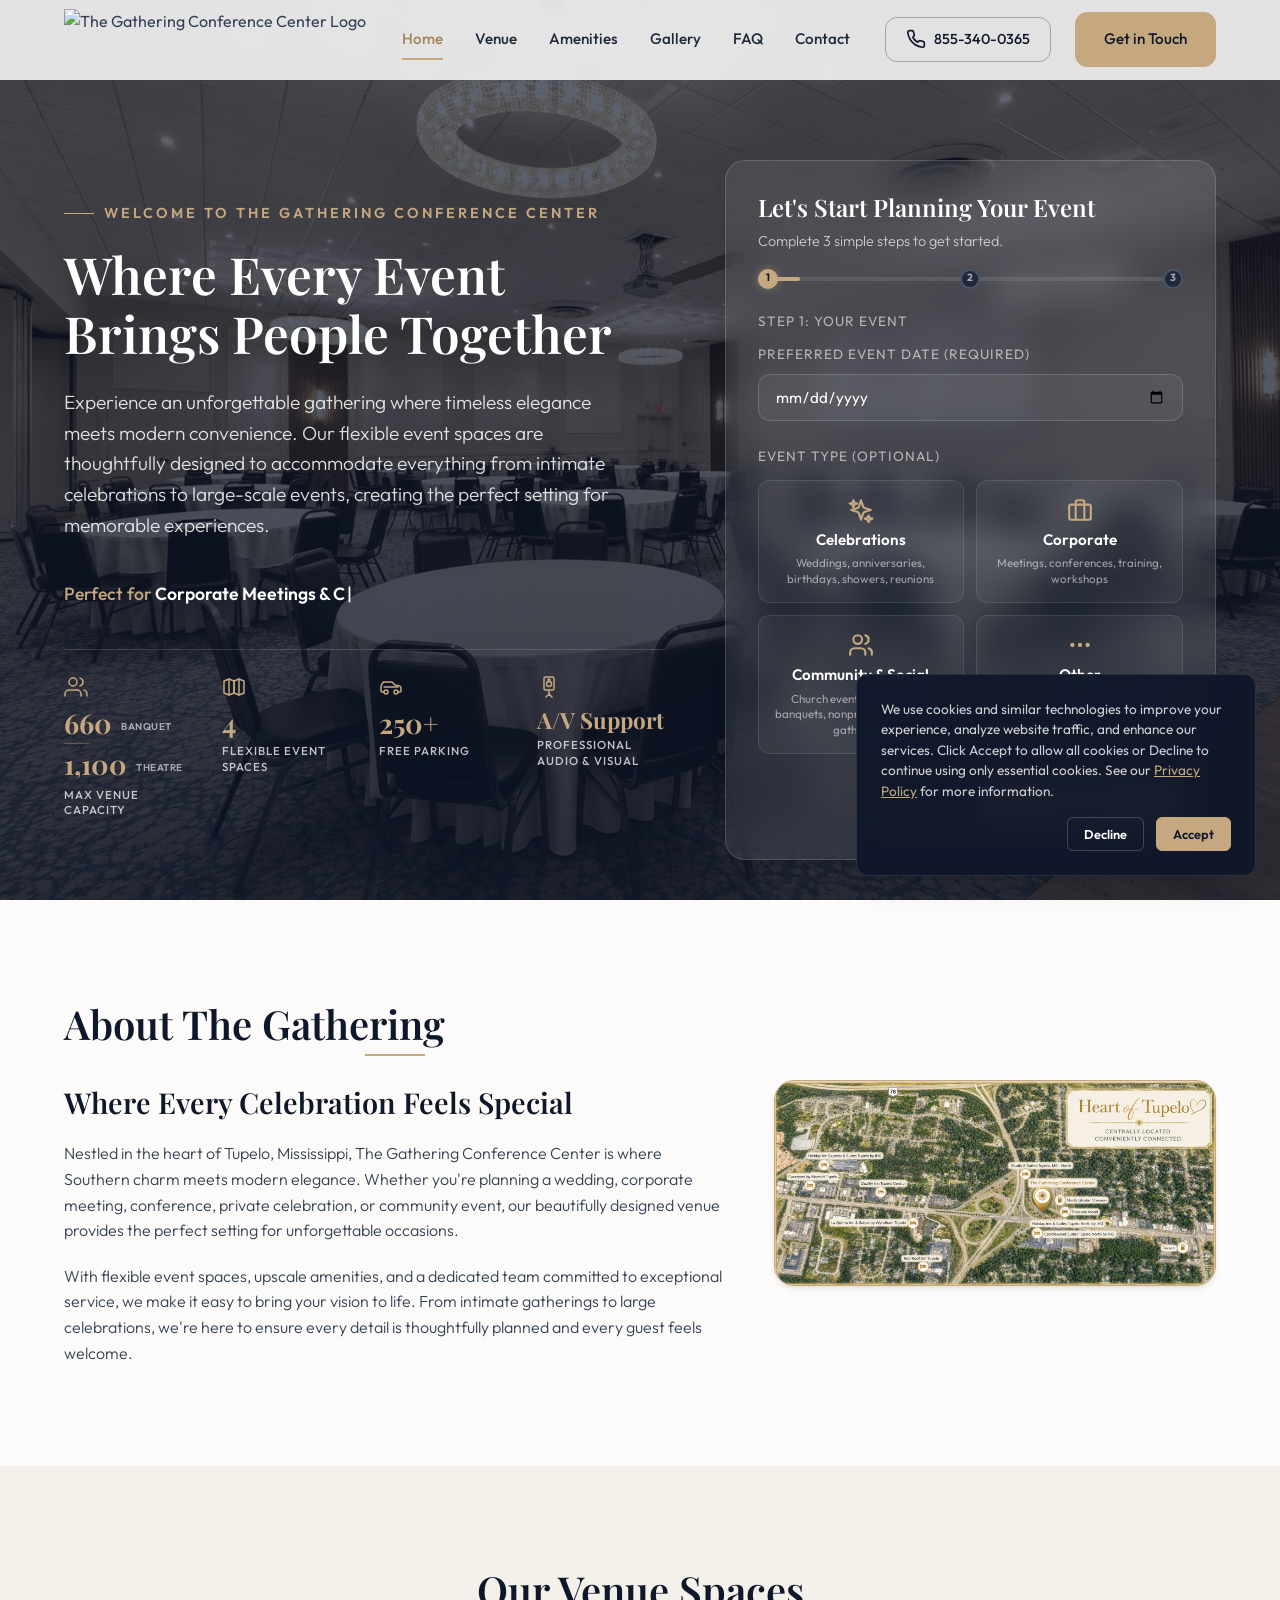
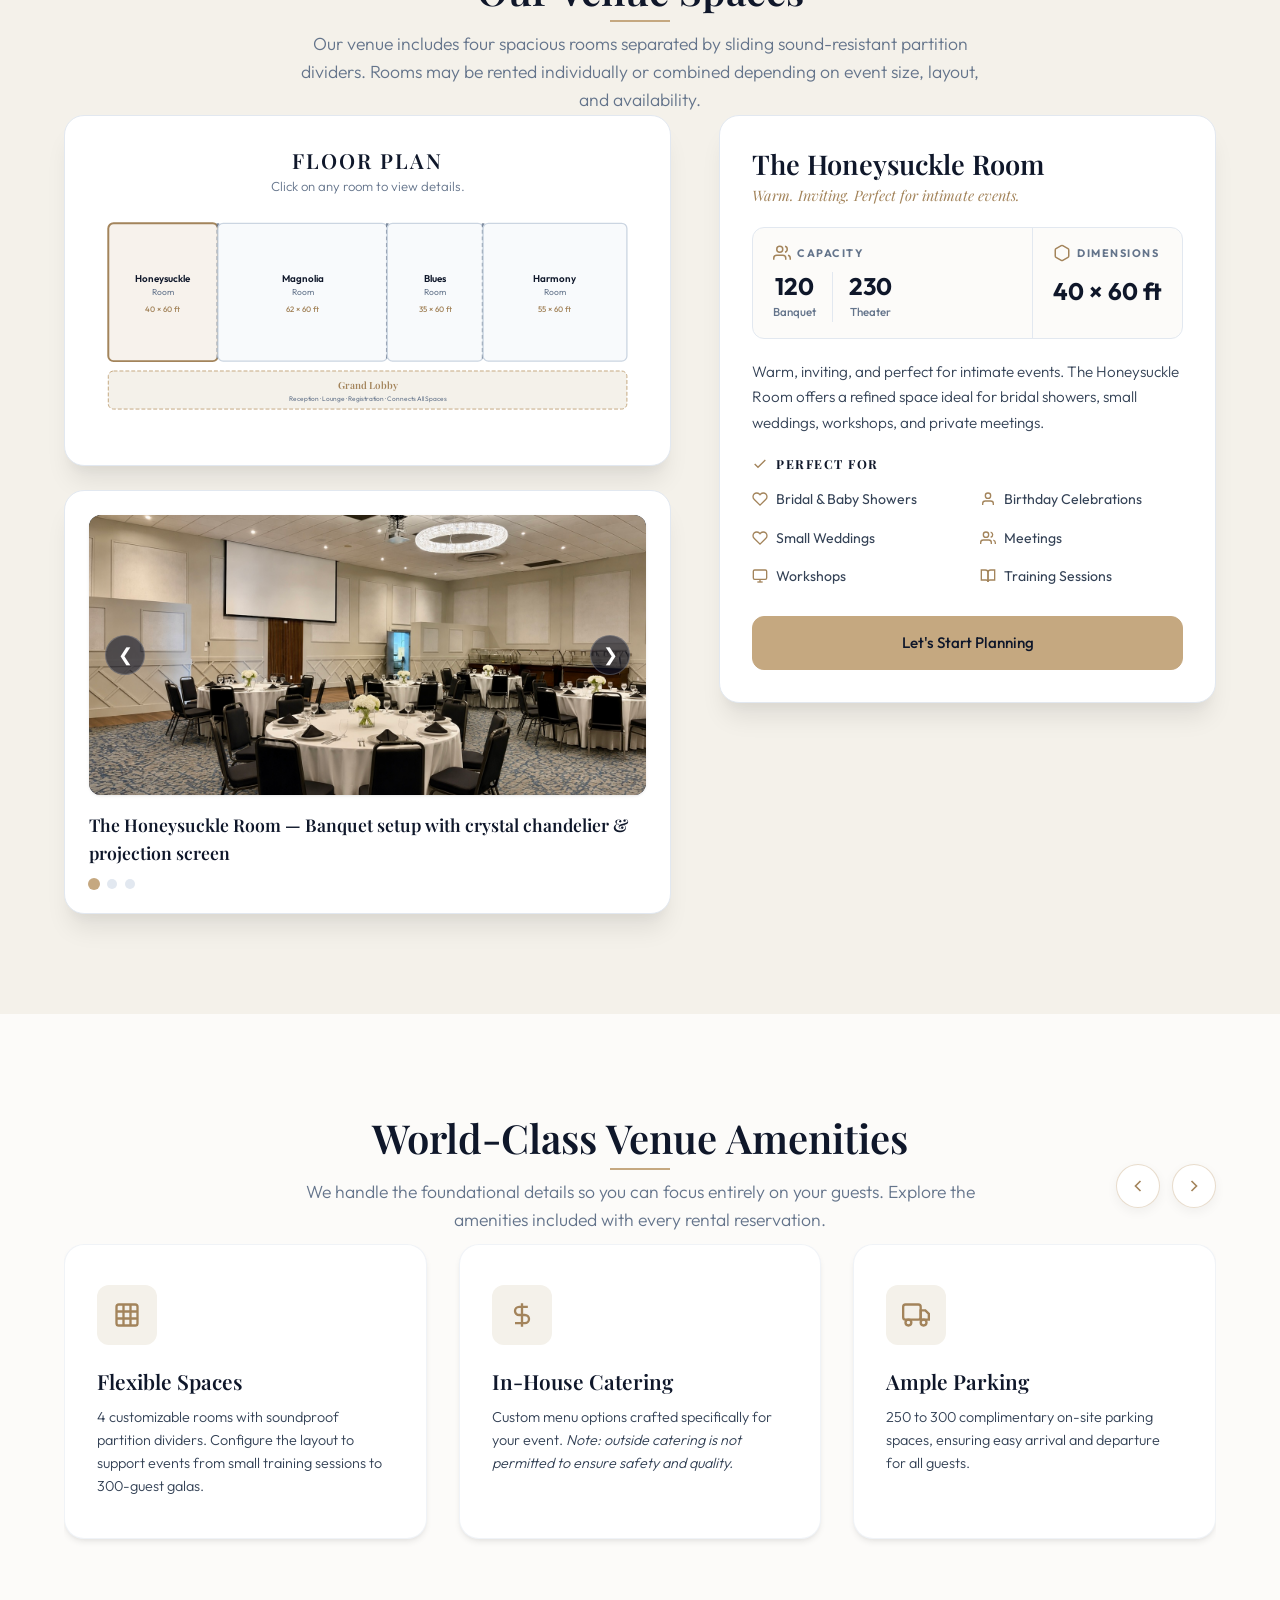
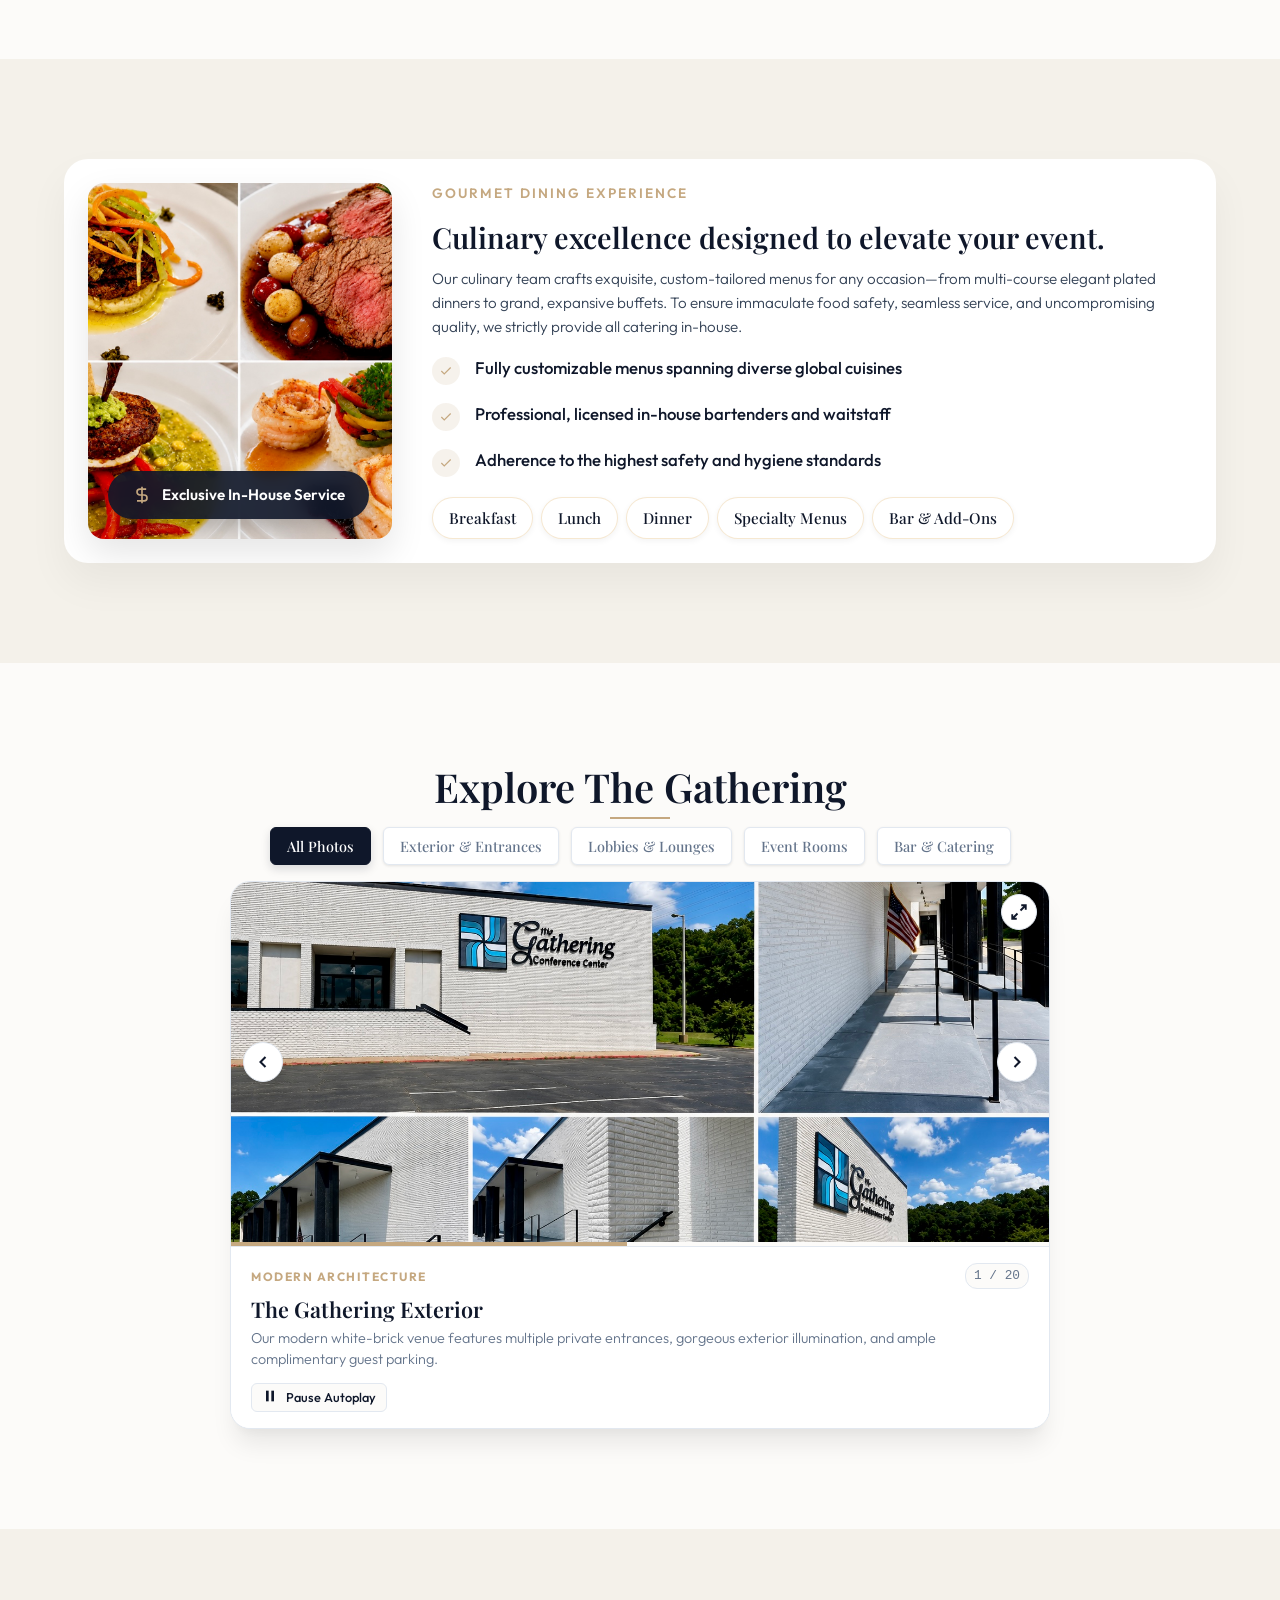
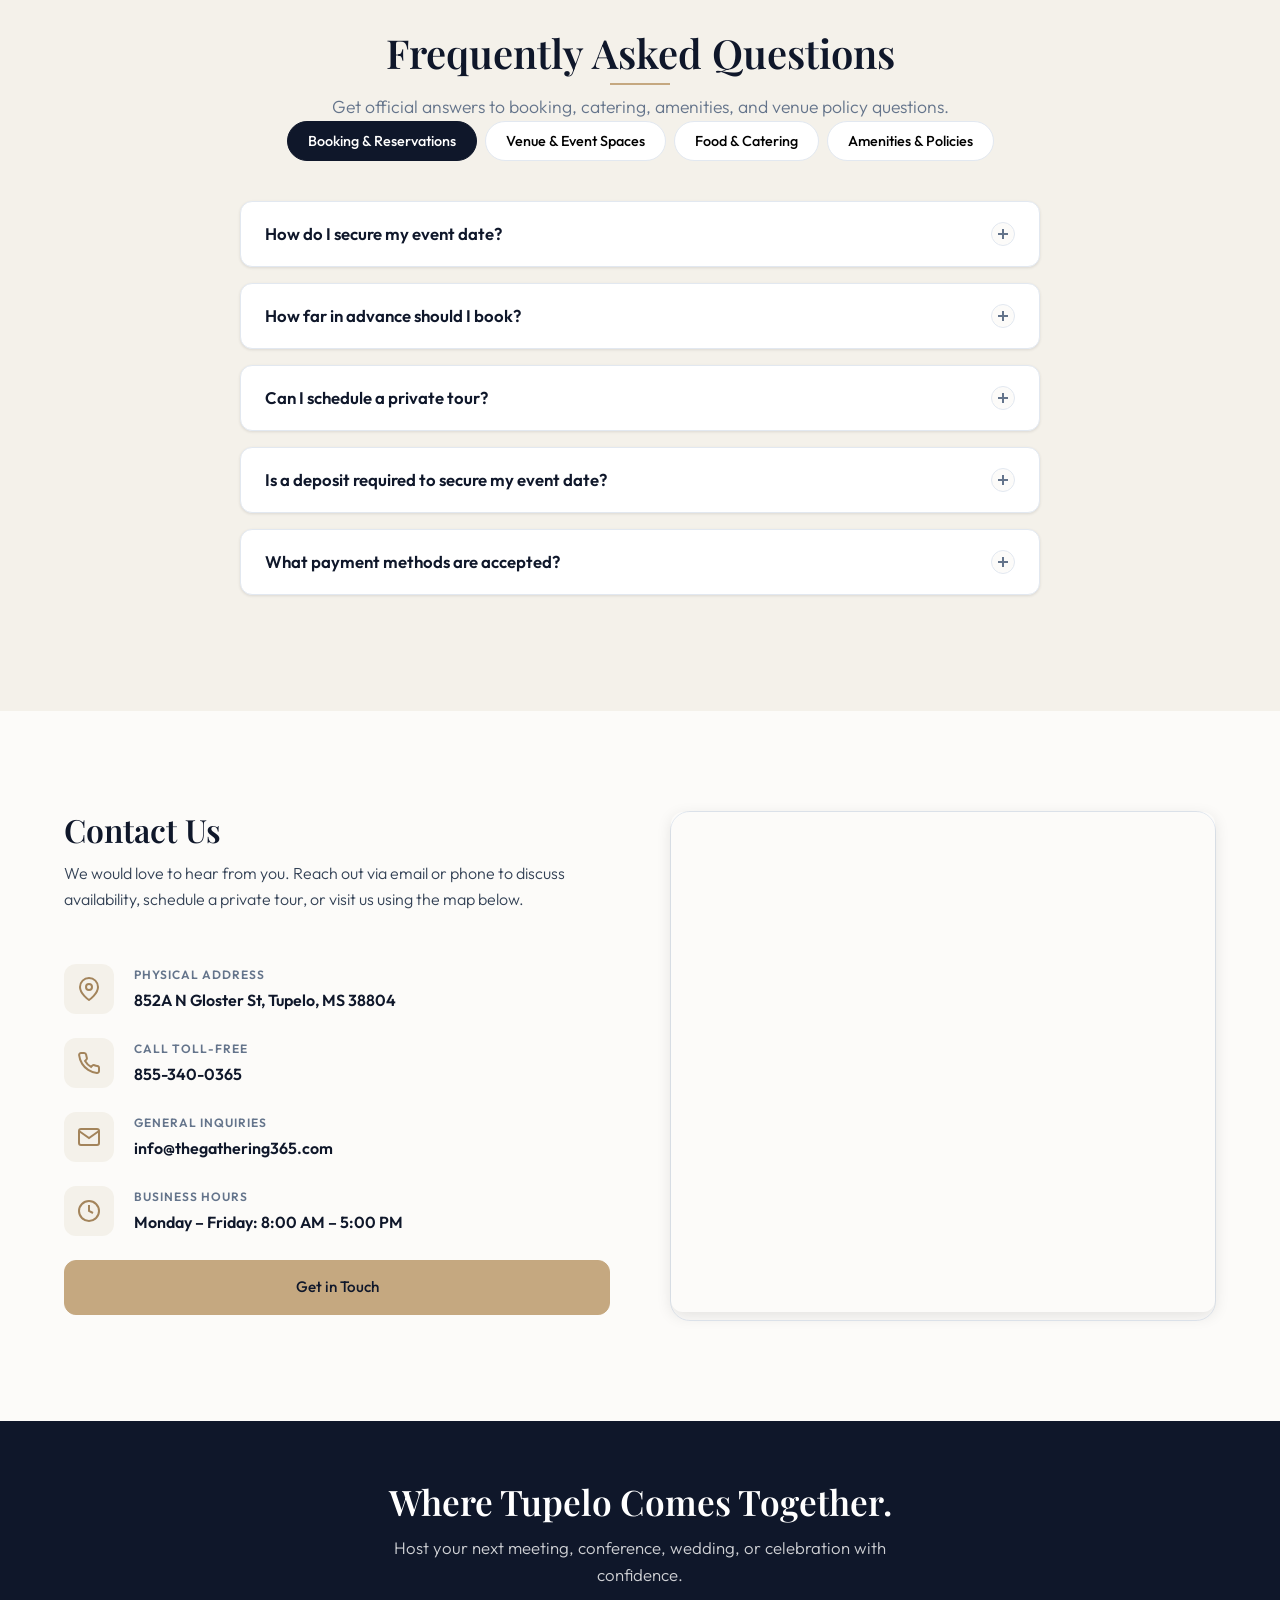
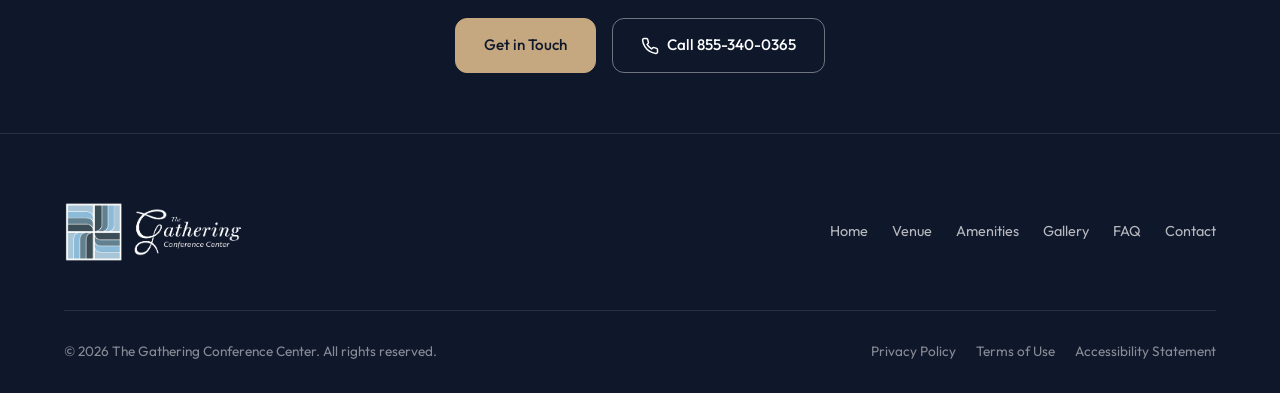
==== commit ae7241ce: "Add web app manifest for The Gathering event venue" ====
--- a/index.html
+++ b/index.html
@@ -16,6 +16,16 @@
   <meta property="og:image" content="assets/photos/Harmony1.png">
   <meta property="og:type" content="website">
   
+  <!-- Favicons -->
+  <link rel="icon" href="assets/favicons/favicon.ico" sizes="any">
+  <link rel="icon" type="image/png" sizes="16x16" href="assets/favicons/favicon-16x16.png">
+  <link rel="icon" type="image/png" sizes="32x32" href="assets/favicons/favicon-32x32.png">
+  <link rel="icon" type="image/png" sizes="48x48" href="assets/favicons/favicon-48x48.png">
+  <link rel="apple-touch-icon" sizes="180x180" href="assets/favicons/apple-touch-icon.png">
+  <link rel="manifest" href="assets/favicons/manifest.webmanifest">
+  <meta name="theme-color" content="#0F172A">
+  <meta name="msapplication-TileColor" content="#0F172A">
+
   <!-- Style Sheet -->
   <link rel="stylesheet" href="style.css">
 
@@ -1147,7 +1157,7 @@
 
       <!-- Final Lead Capture Form Panel -->
       <div class="contact-form-panel" style="padding: 0; background: transparent; box-shadow: none;">
-        <iframe src="https://www.google.com/maps/embed?pb=!1m18!1m12!1m3!1d3297.1273185715327!2d-88.71643752442485!3d34.27080540615819!2m3!1f0!2f0!3f0!3m2!1i1024!2i768!4f13.1!3m3!1m2!1s0x88874c28f010c8e7%3A0x6fb17780df7d707b!2sThe%20Gathering%20Conference%20Center!5e0!3m2!1sen!2sin!4v1785261566758!5m2!1sen!2sin" width="600" height="450" style="border:0;" allowfullscreen="" loading="lazy" referrerpolicy="strict-origin-when-cross-origin"></iframe>
+        <iframe src="https://www.google.com/maps/embed?pb=!1m18!1m12!1m3!1d3297.1273185715327!2d-88.71643752442485!3d34.27080540615819!2m3!1f0!2f0!3f0!3m2!1i1024!2i768!4f13.1!3m3!1m2!1s0x88874c28f010c8e7%3A0x6fb17780df7d707b!2sThe%20Gathering%20Conference%20Center!5e0!3m2!1sen!2sin!4v1785261566758!5m2!1sen!2sin" width="100%" height="100%" style="border:0; min-height: 500px; border-radius: 12px; box-shadow: 0 4px 15px rgba(0,0,0,0.1);" allowfullscreen="" loading="lazy" referrerpolicy="no-referrer-when-downgrade"></iframe>
       </div>
       
     </div>
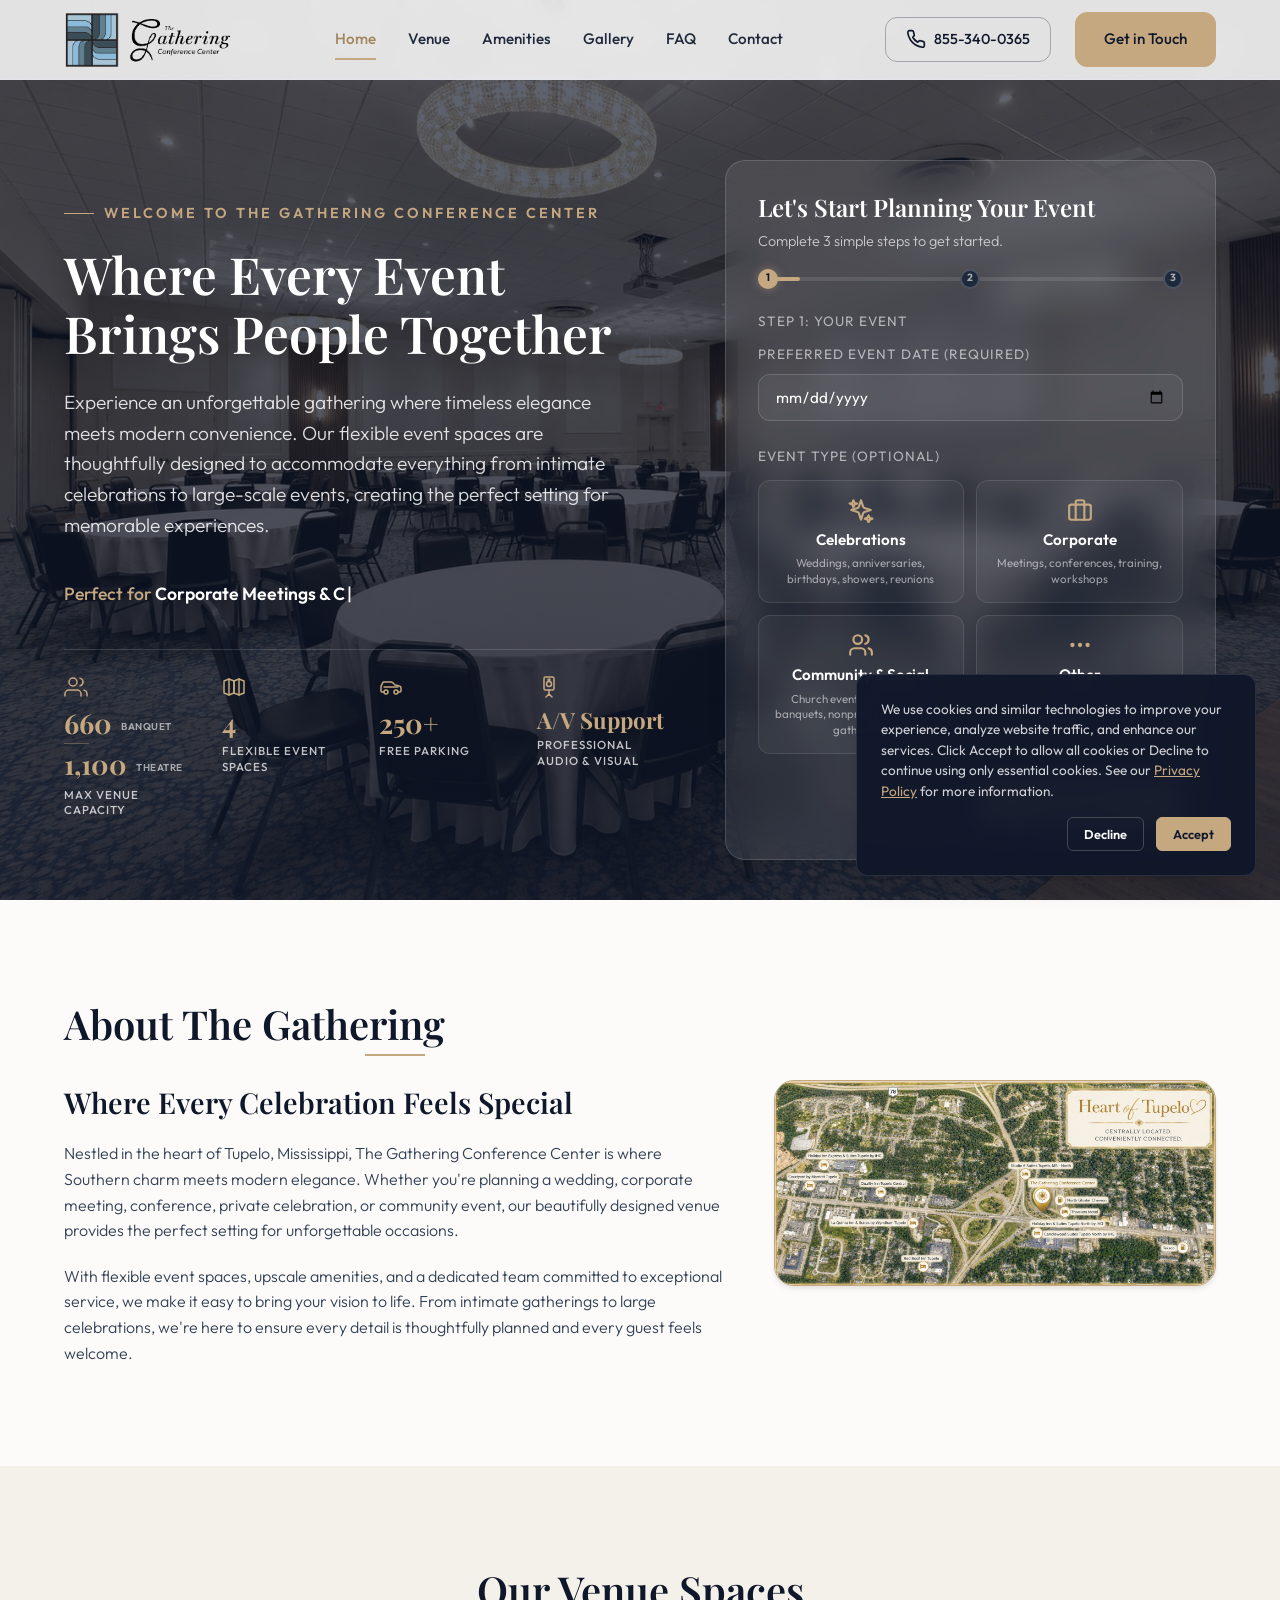
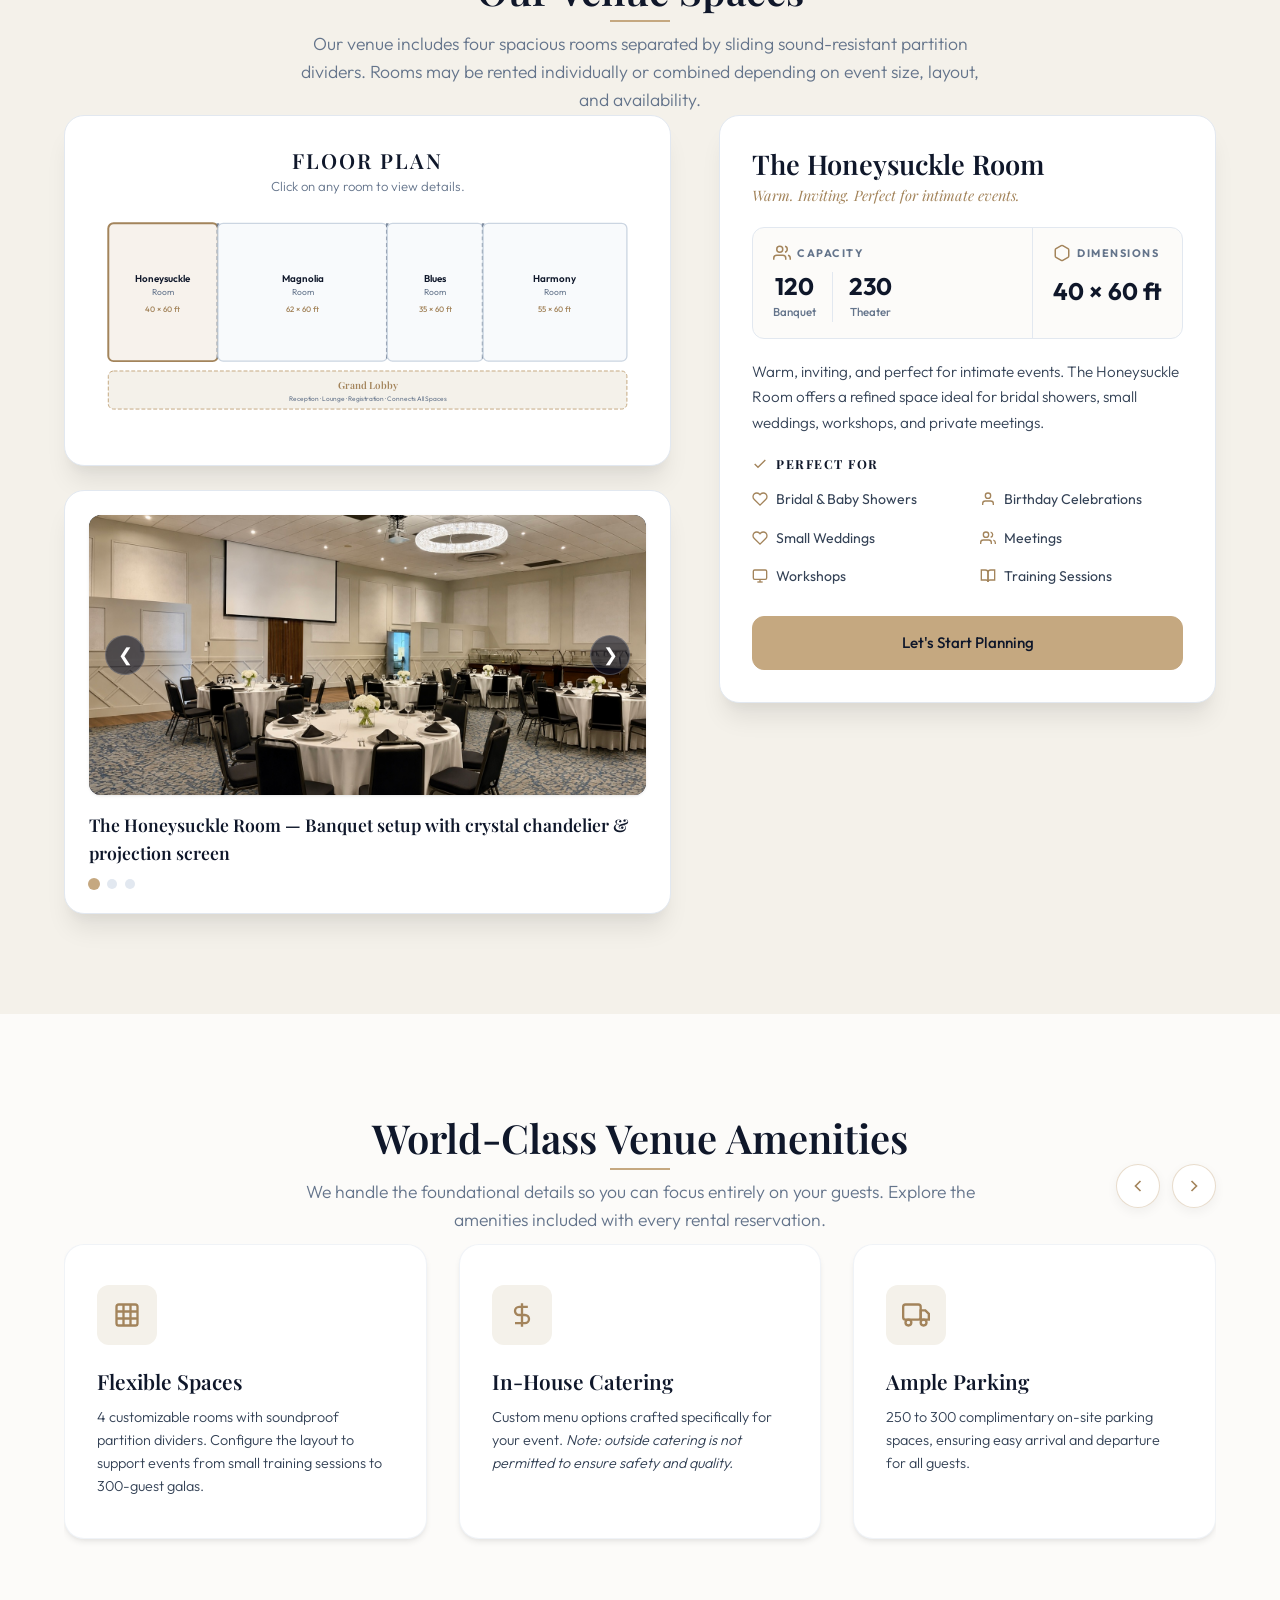
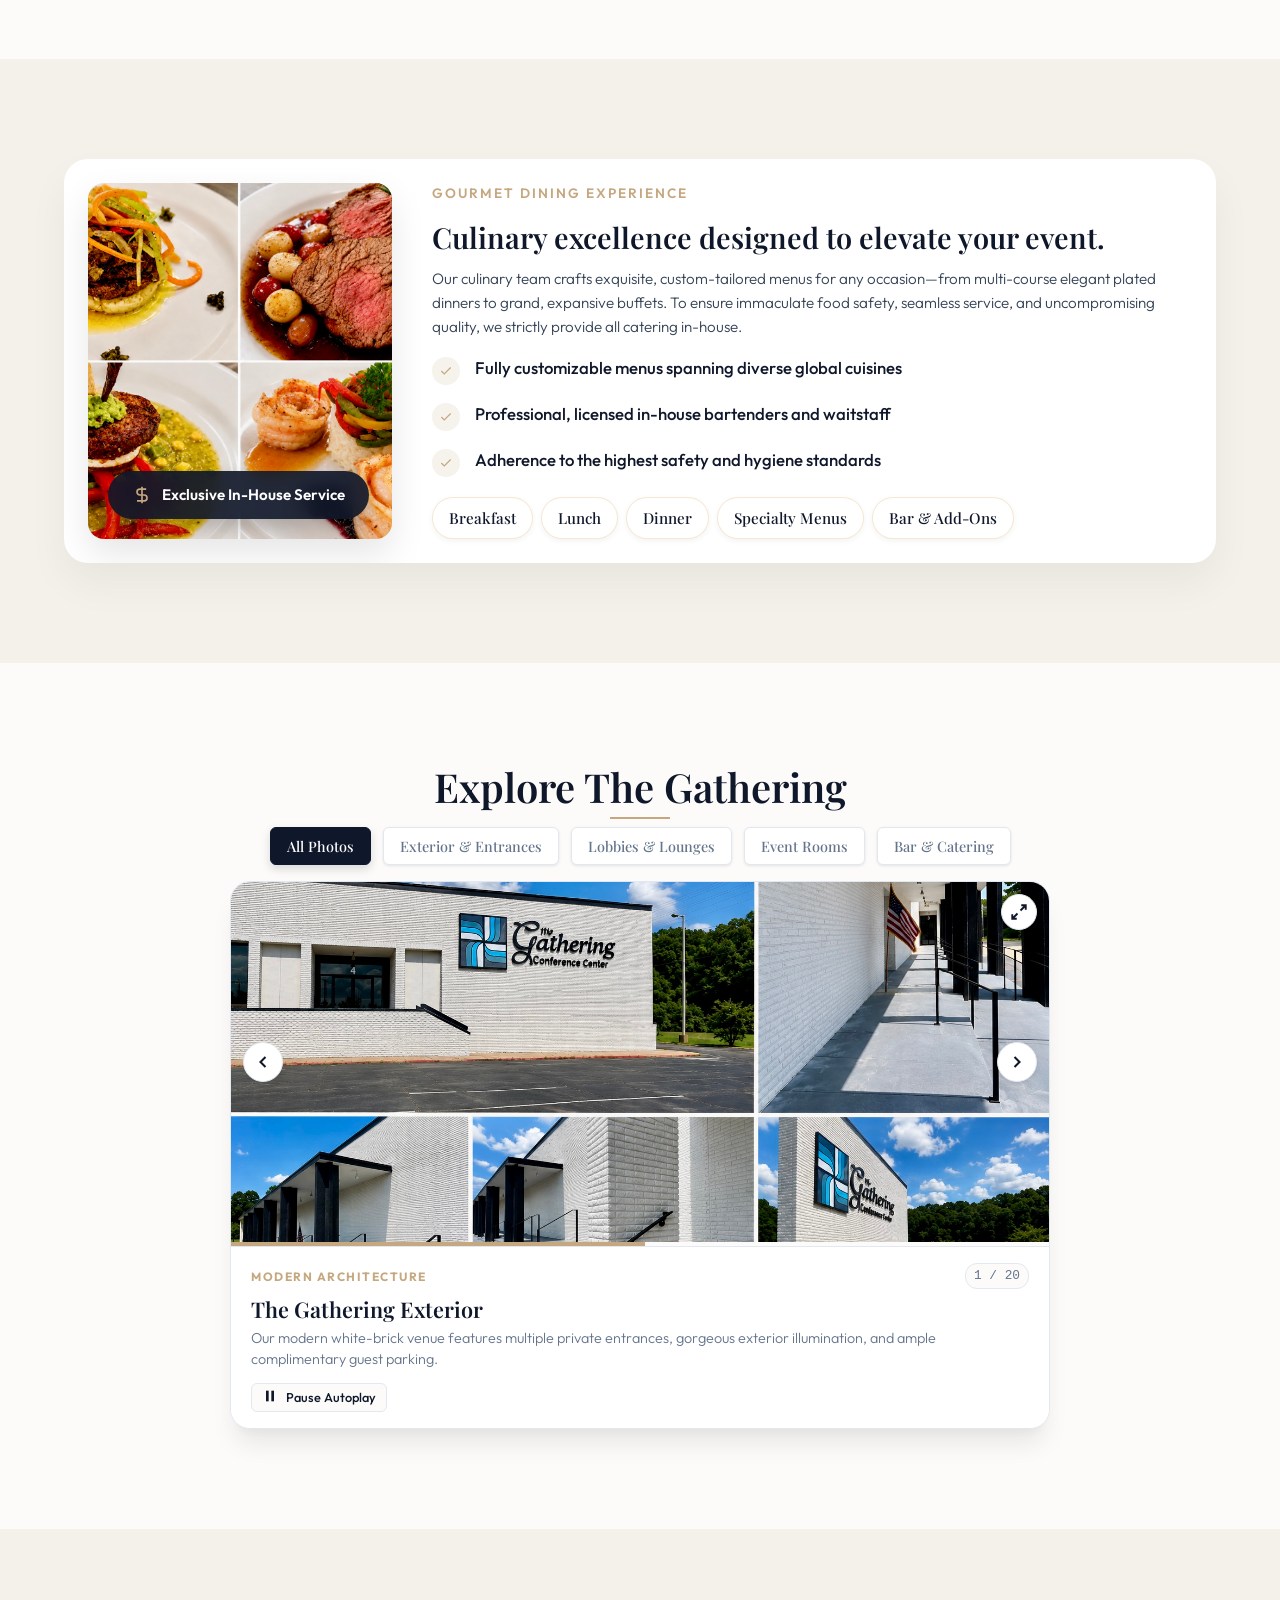
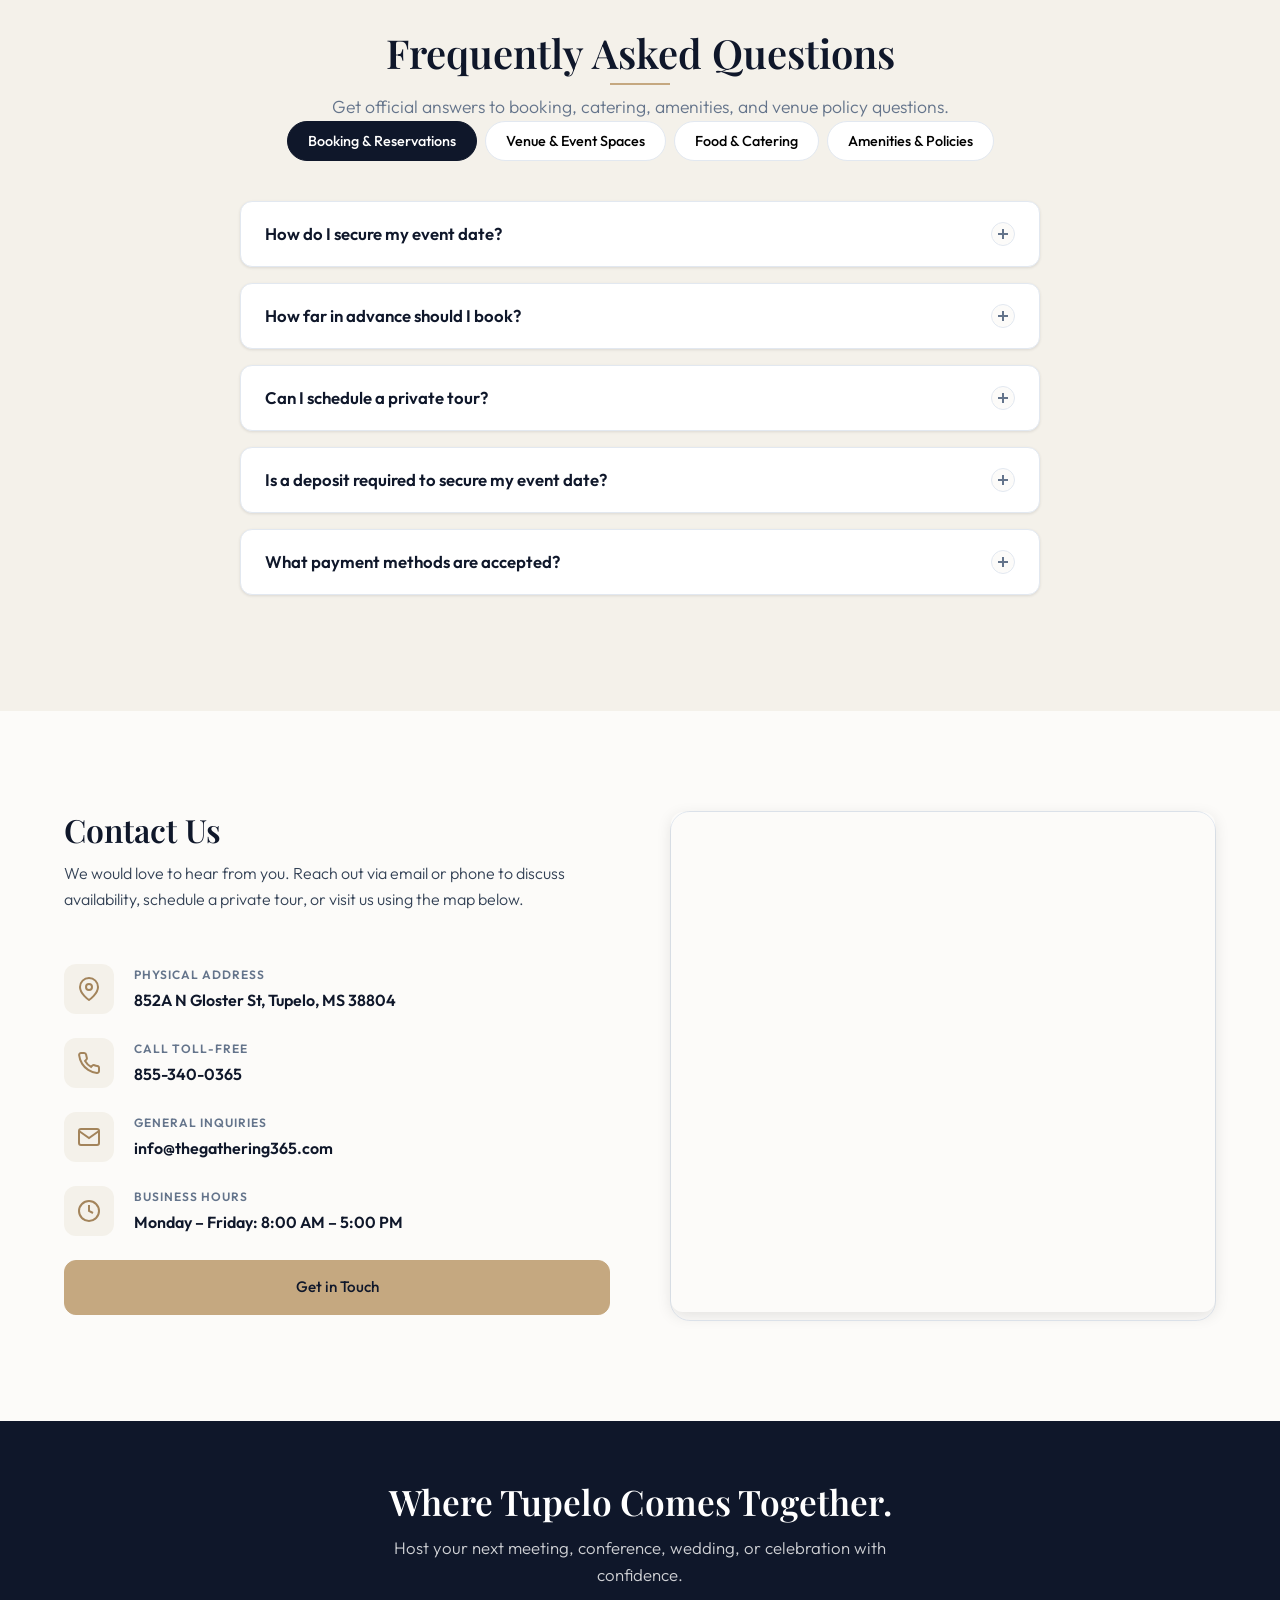
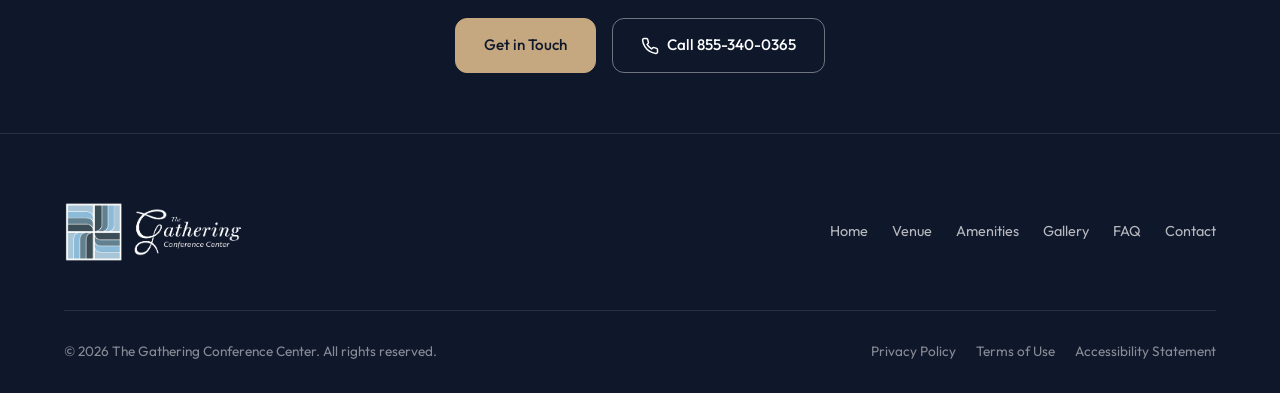
==== commit 572c57b3: "Update logo references to use consistent casing across multiple HTML and JS files" ====
--- a/index.html
+++ b/index.html
@@ -36,7 +36,7 @@
     "@type": "EventVenue",
     "name": "The Gathering Conference Center",
     "image": [
-      "https://thegathering365.com/assets/photos/logo.png",
+      "https://thegathering365.com/assets/photos/Logo.png",
       "https://thegathering365.com/assets/photos/Harmony1.png",
       "https://thegathering365.com/assets/photos/Outside2.png",
       "https://thegathering365.com/assets/photos/FoodCollage.png"
@@ -108,7 +108,7 @@
   <header class="header">
     <div class="container header-container">
       <a href="#" class="logo-wrapper" id="nav-logo" aria-label="The Gathering Home">
-        <img class="logo-img" src="assets/photos/logo.png" alt="The Gathering Conference Center Logo">
+        <img class="logo-img" src="assets/photos/Logo.png" alt="The Gathering Conference Center Logo">
       </a>
       
       <nav class="nav-menu" role="navigation" aria-label="Main Navigation">
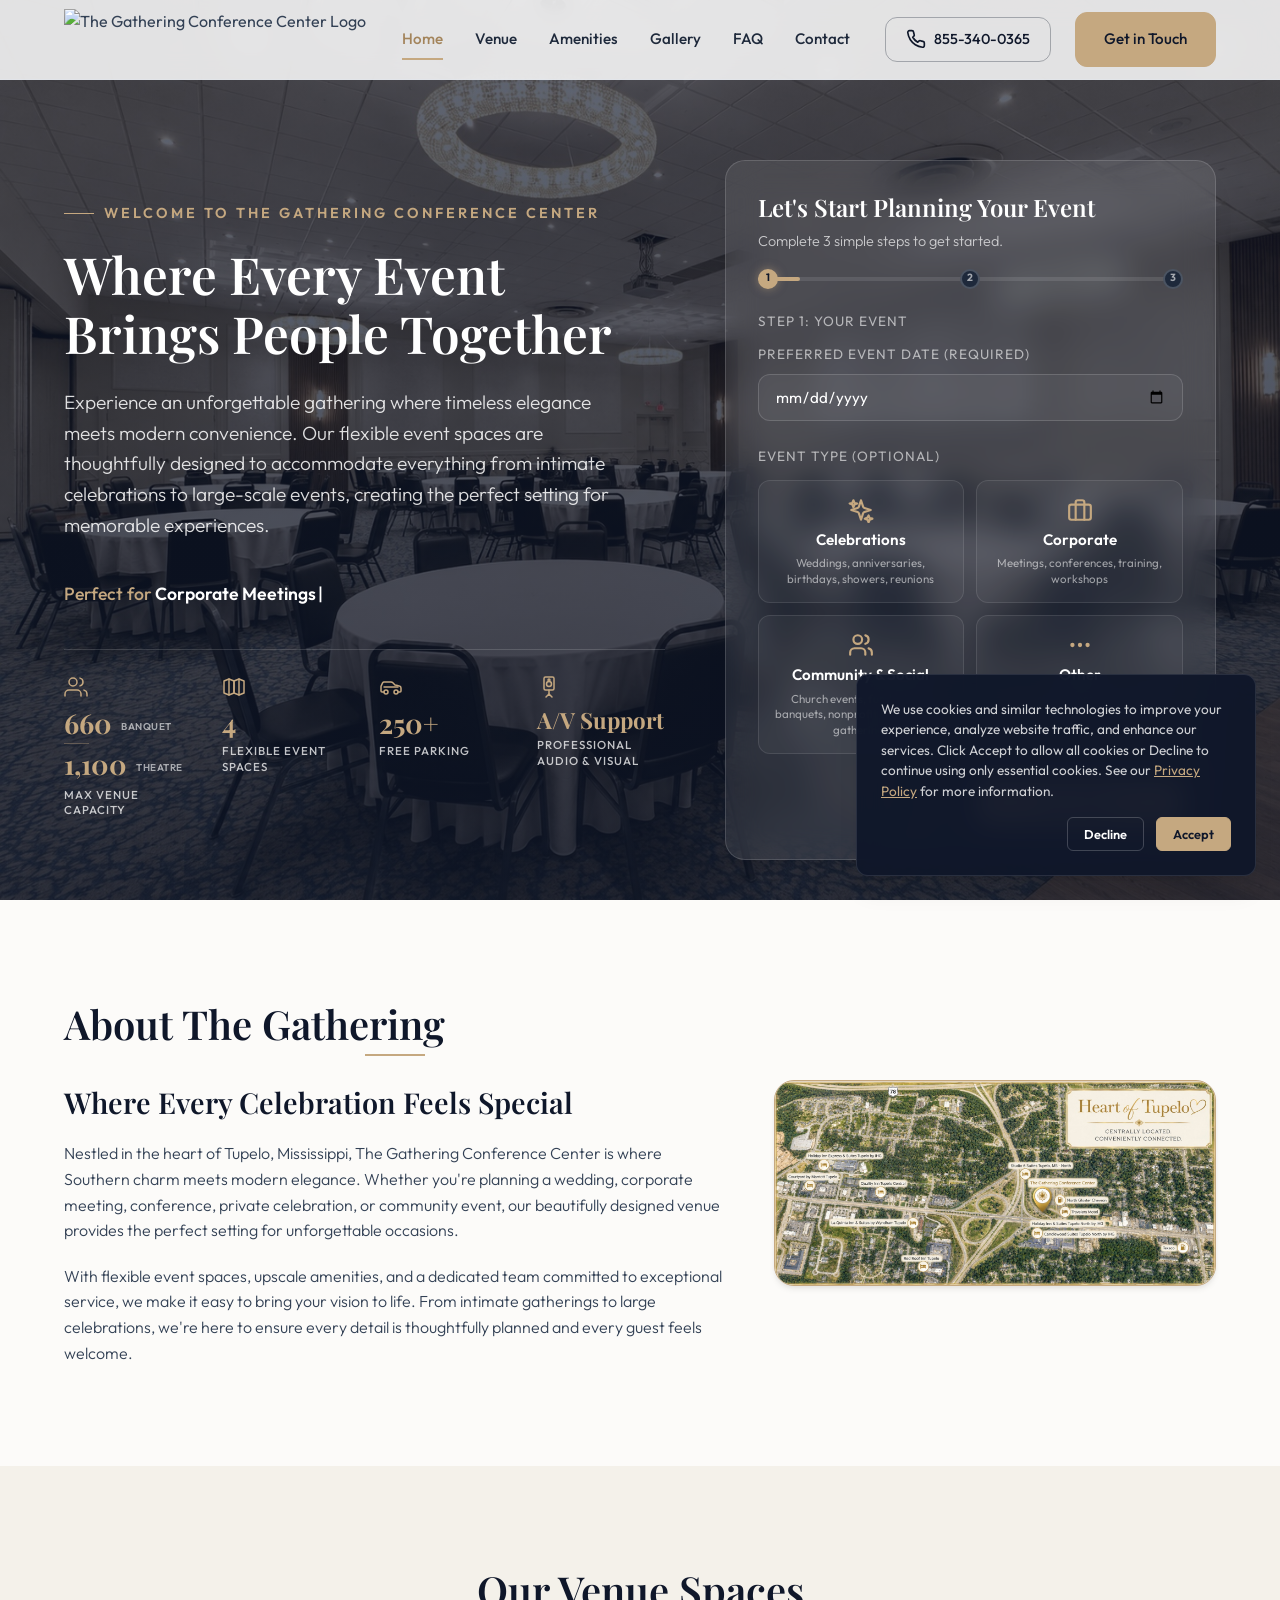
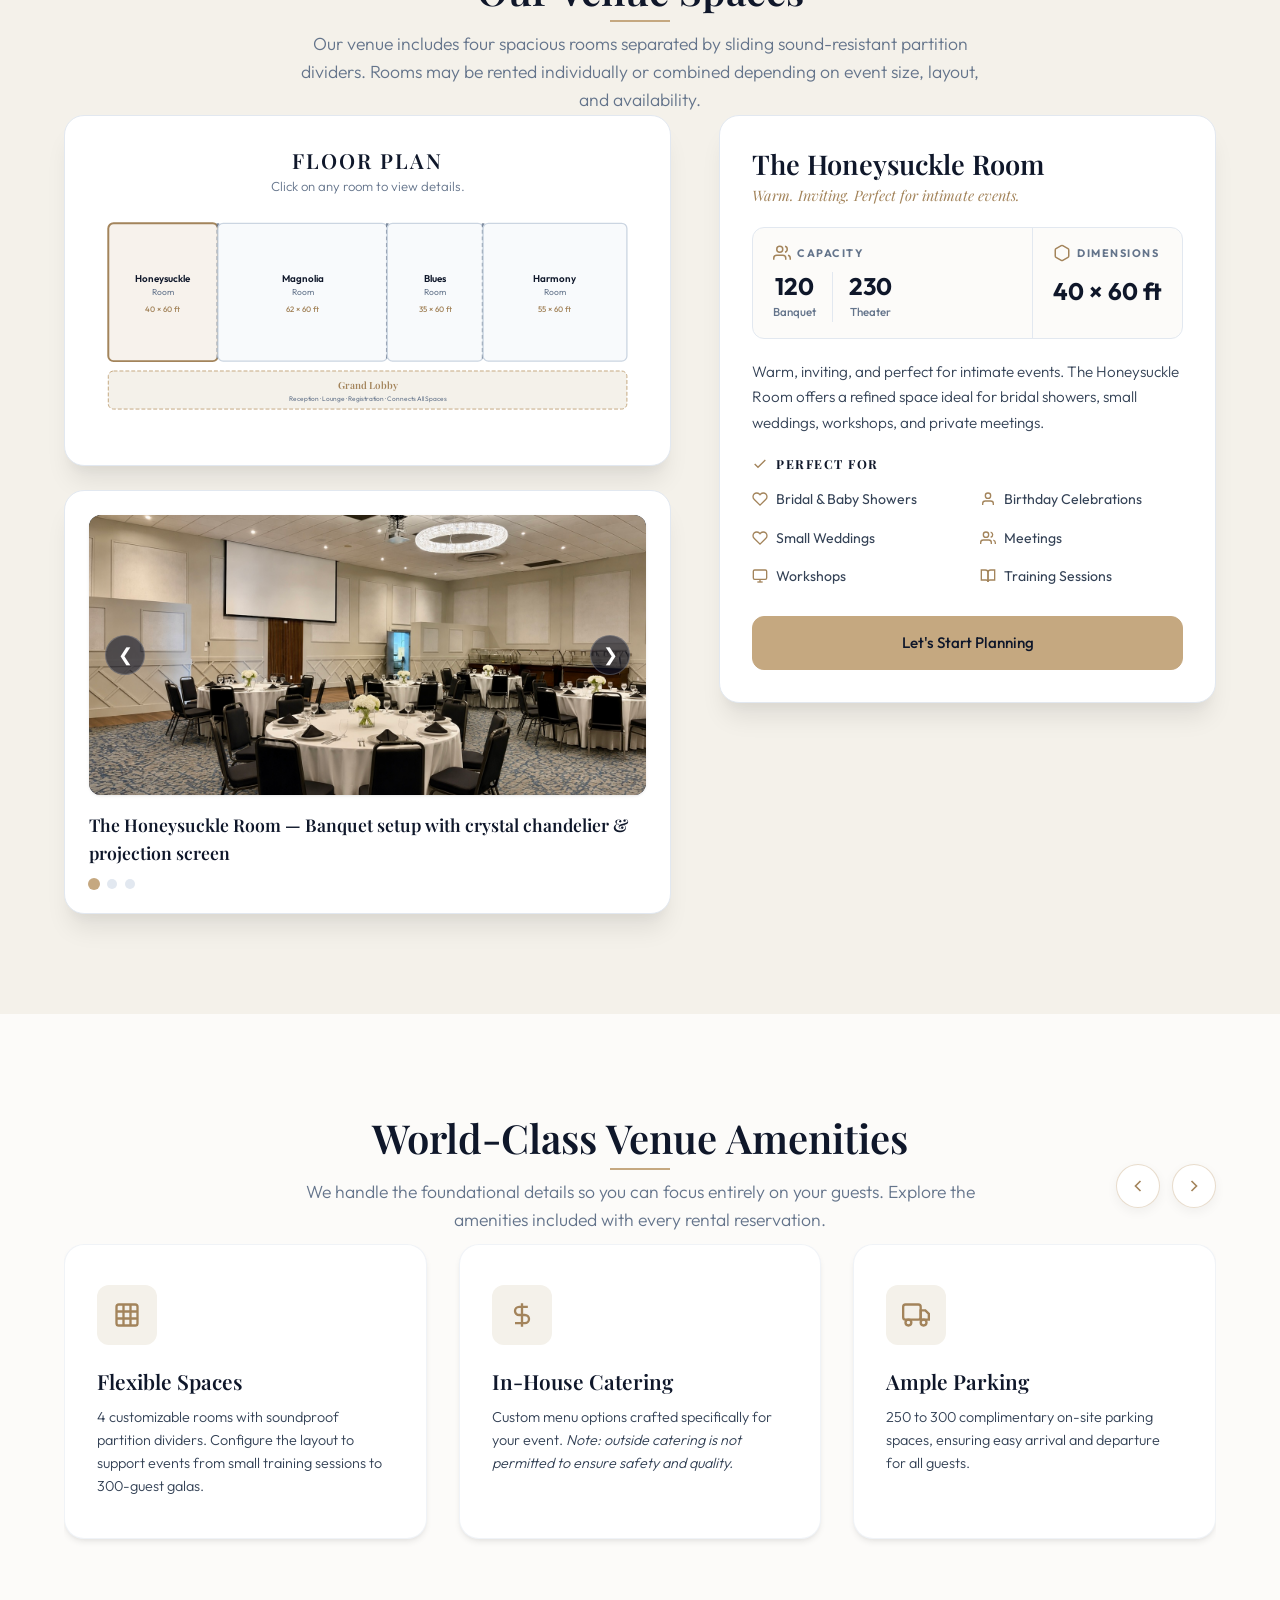
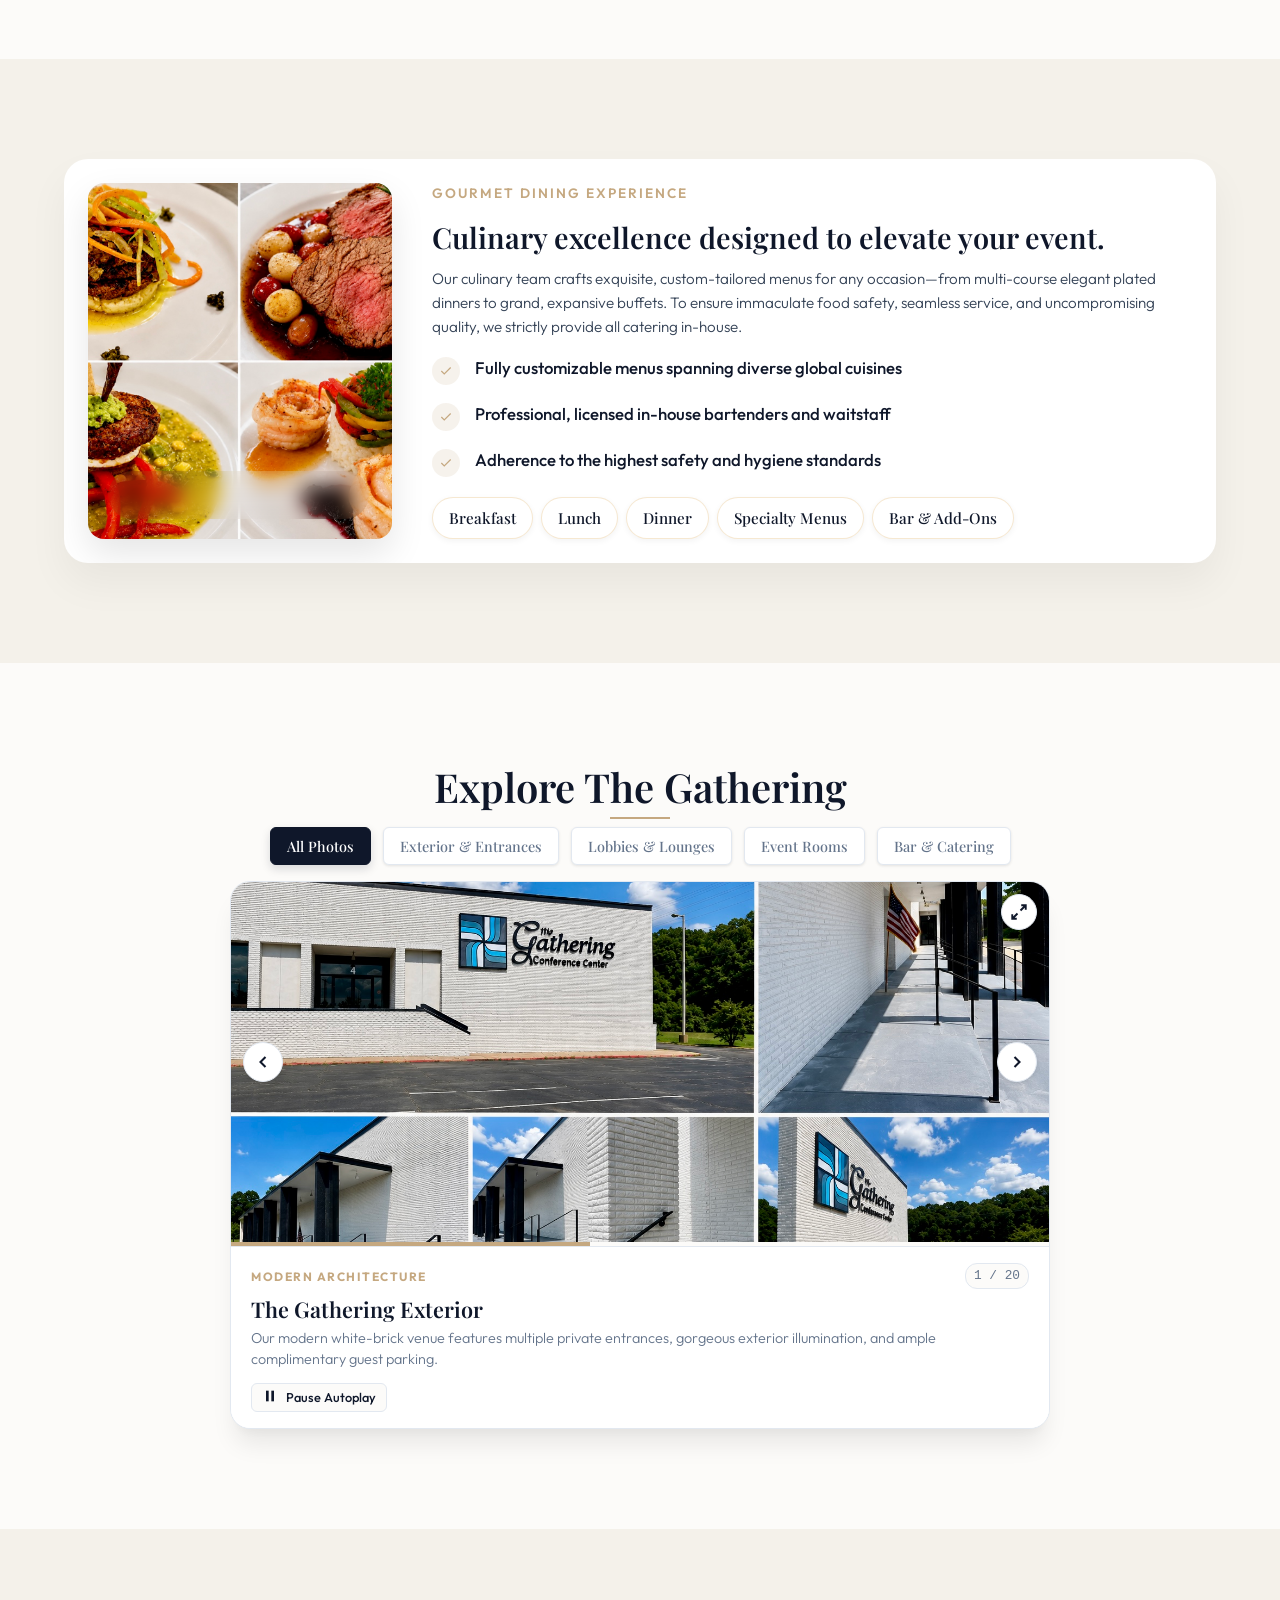
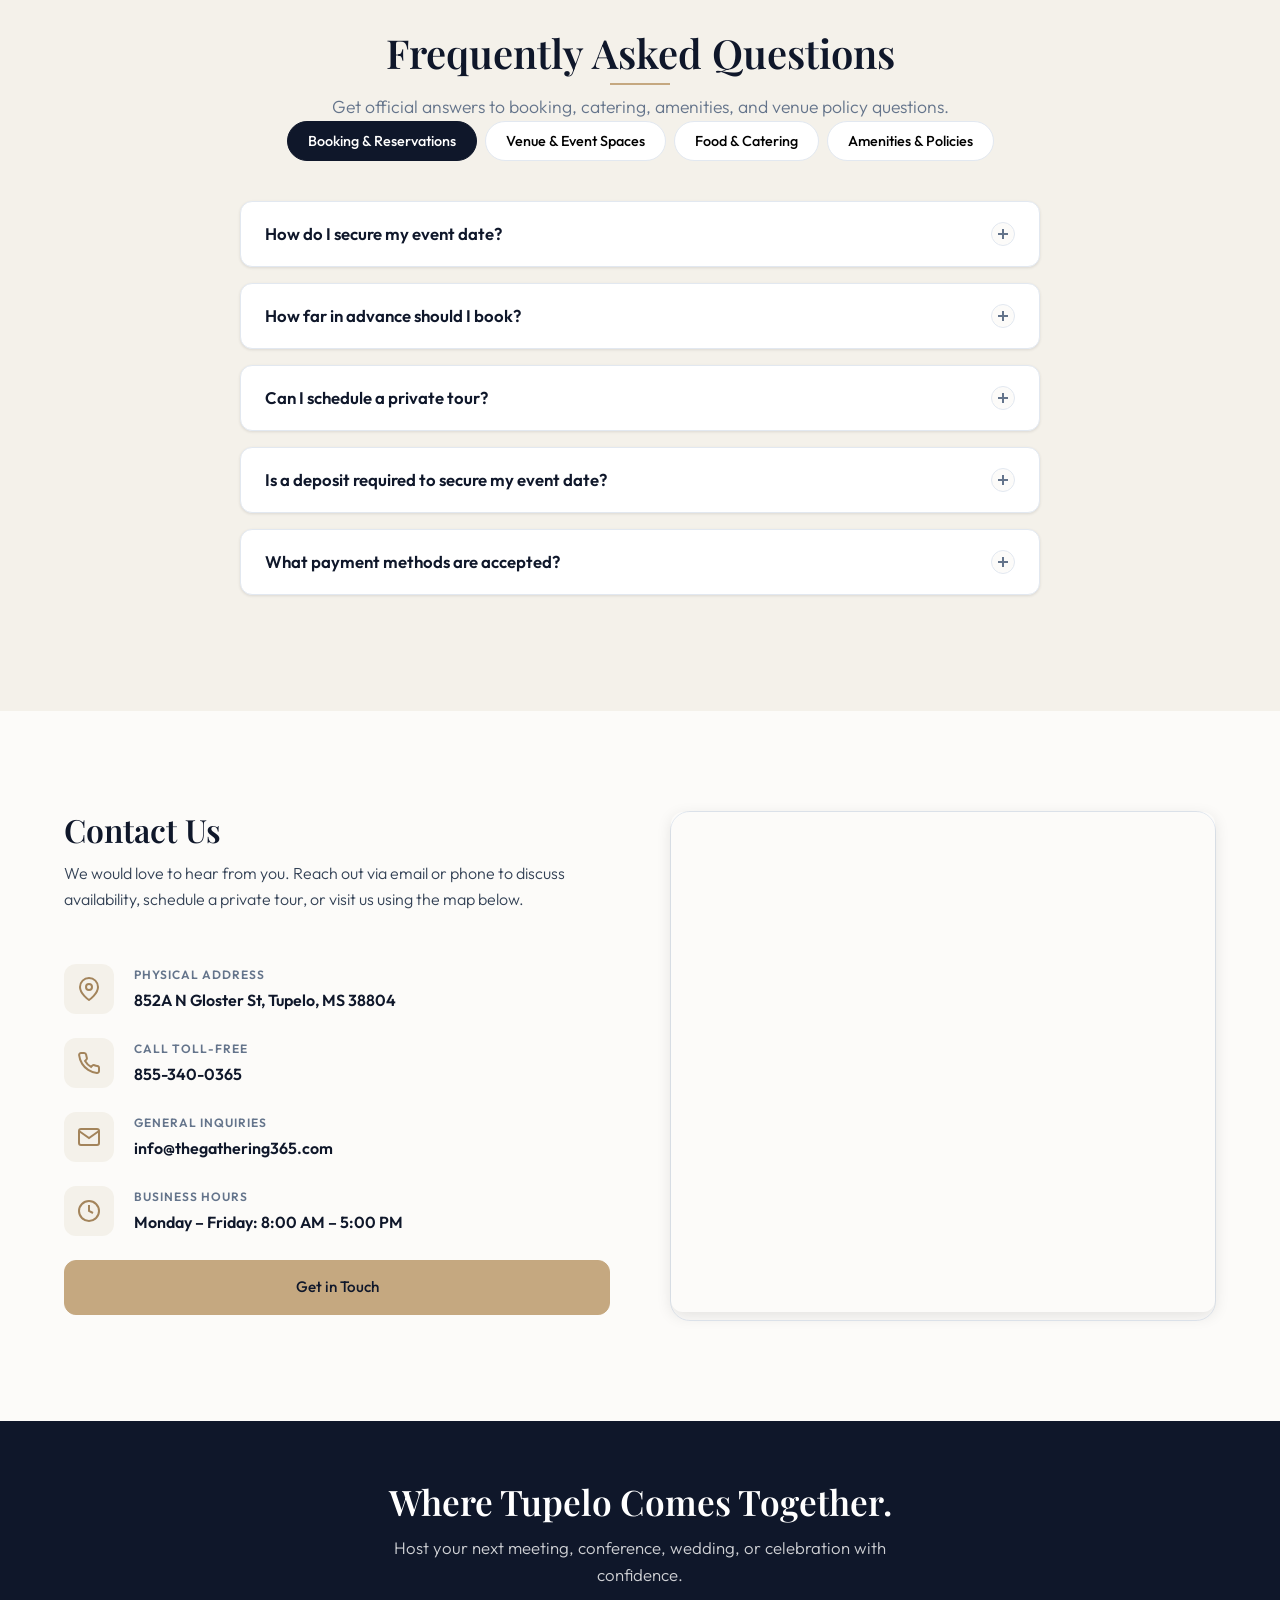
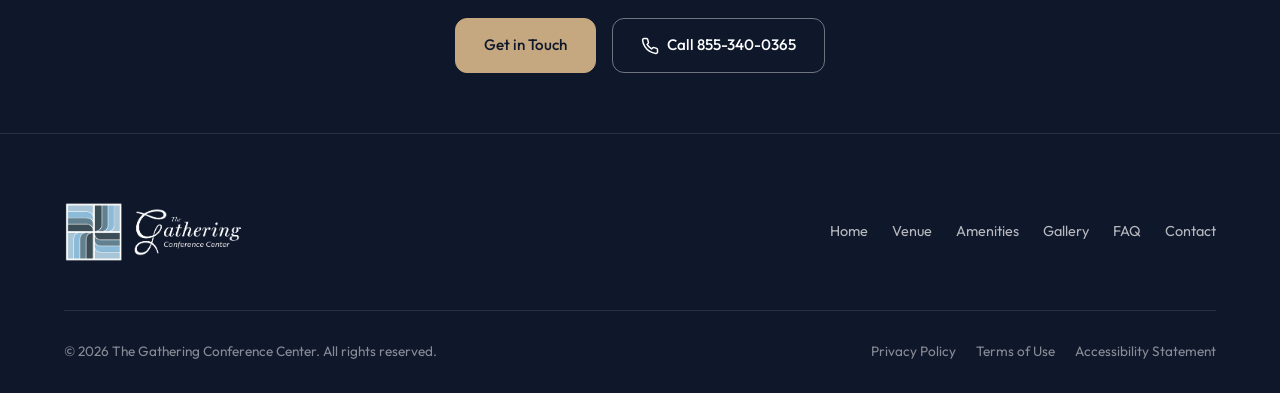
==== commit ca1aaaa0: "Update logo references to use consistent casing across multiple HTML files" ====
--- a/index.html
+++ b/index.html
@@ -36,7 +36,7 @@
     "@type": "EventVenue",
     "name": "The Gathering Conference Center",
     "image": [
-      "https://thegathering365.com/assets/photos/Logo.png",
+      "https://thegathering365.com/assets/photos/logo.png",
       "https://thegathering365.com/assets/photos/Harmony1.png",
       "https://thegathering365.com/assets/photos/Outside2.png",
       "https://thegathering365.com/assets/photos/FoodCollage.png"
@@ -108,7 +108,7 @@
   <header class="header">
     <div class="container header-container">
       <a href="#" class="logo-wrapper" id="nav-logo" aria-label="The Gathering Home">
-        <img class="logo-img" src="assets/photos/Logo.png" alt="The Gathering Conference Center Logo">
+        <img class="logo-img" src="assets/photos/logo.png" alt="The Gathering Conference Center Logo">
       </a>
       
       <nav class="nav-menu" role="navigation" aria-label="Main Navigation">
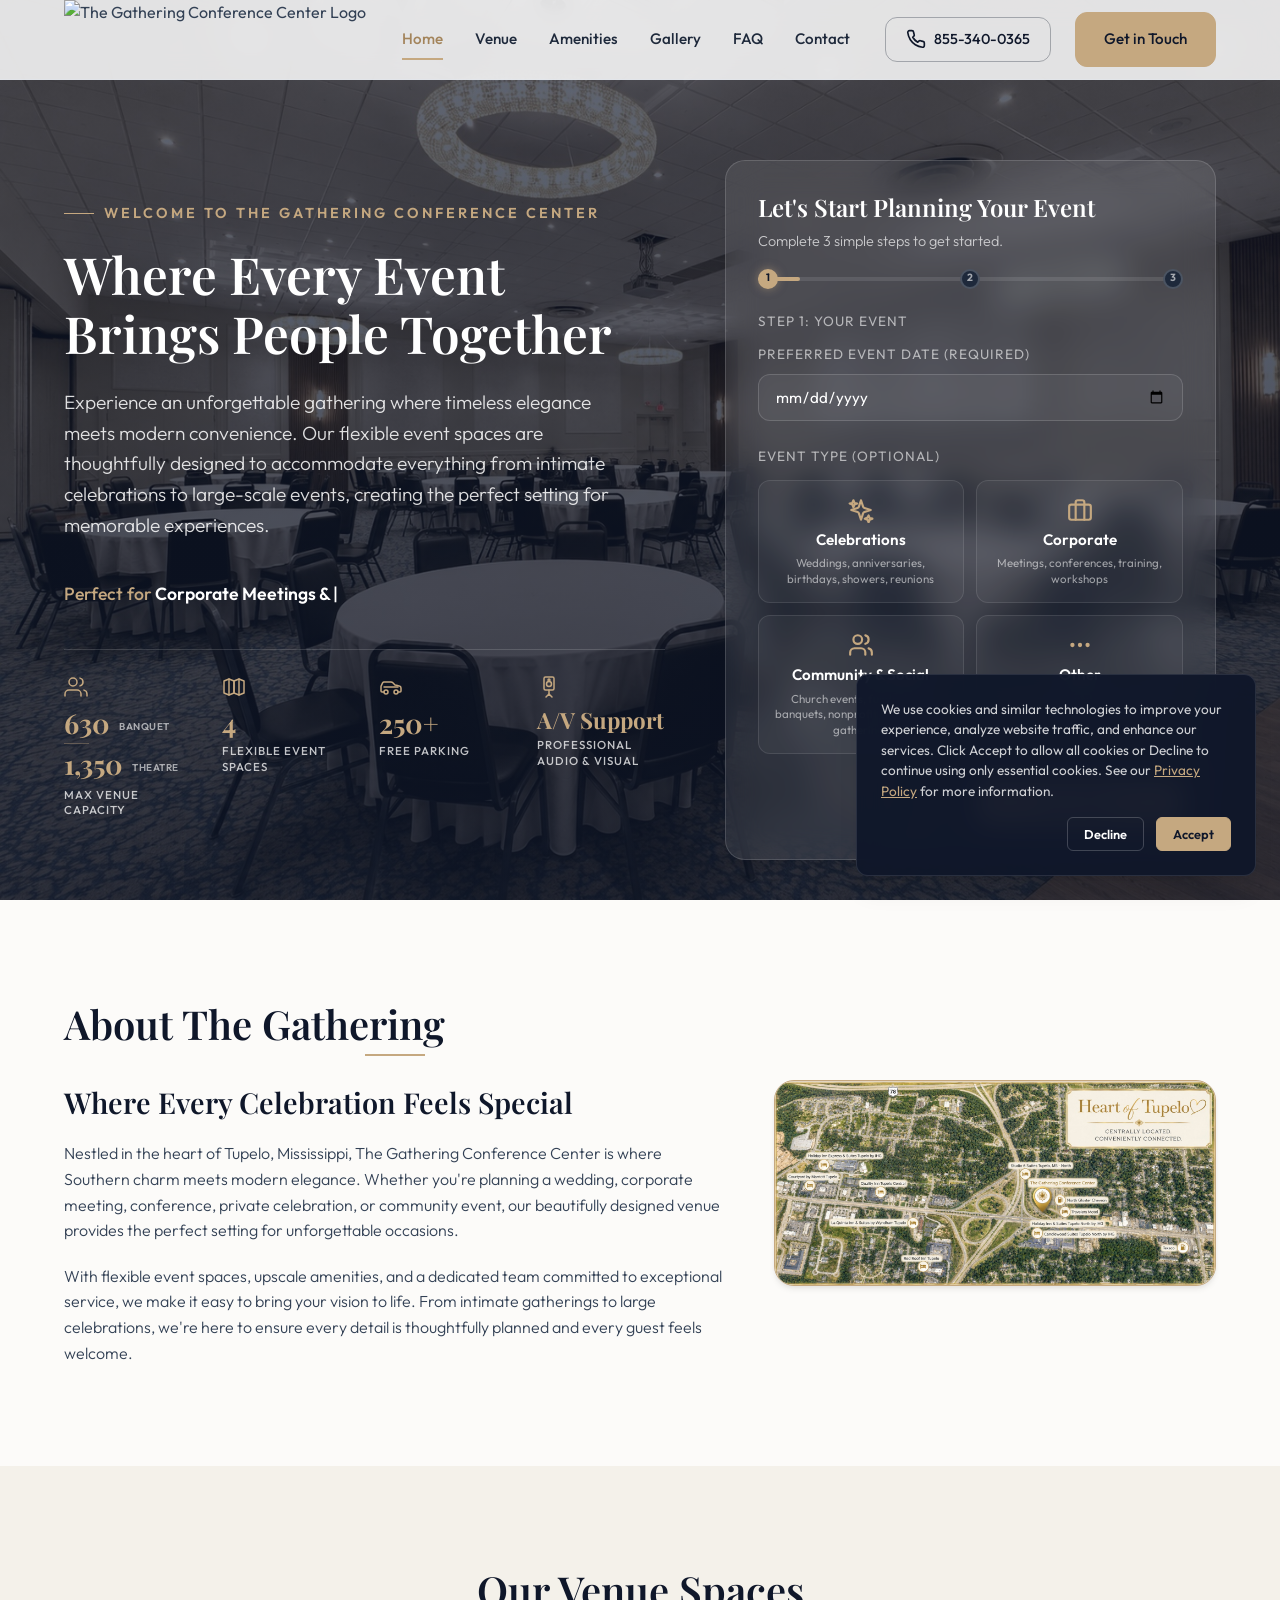
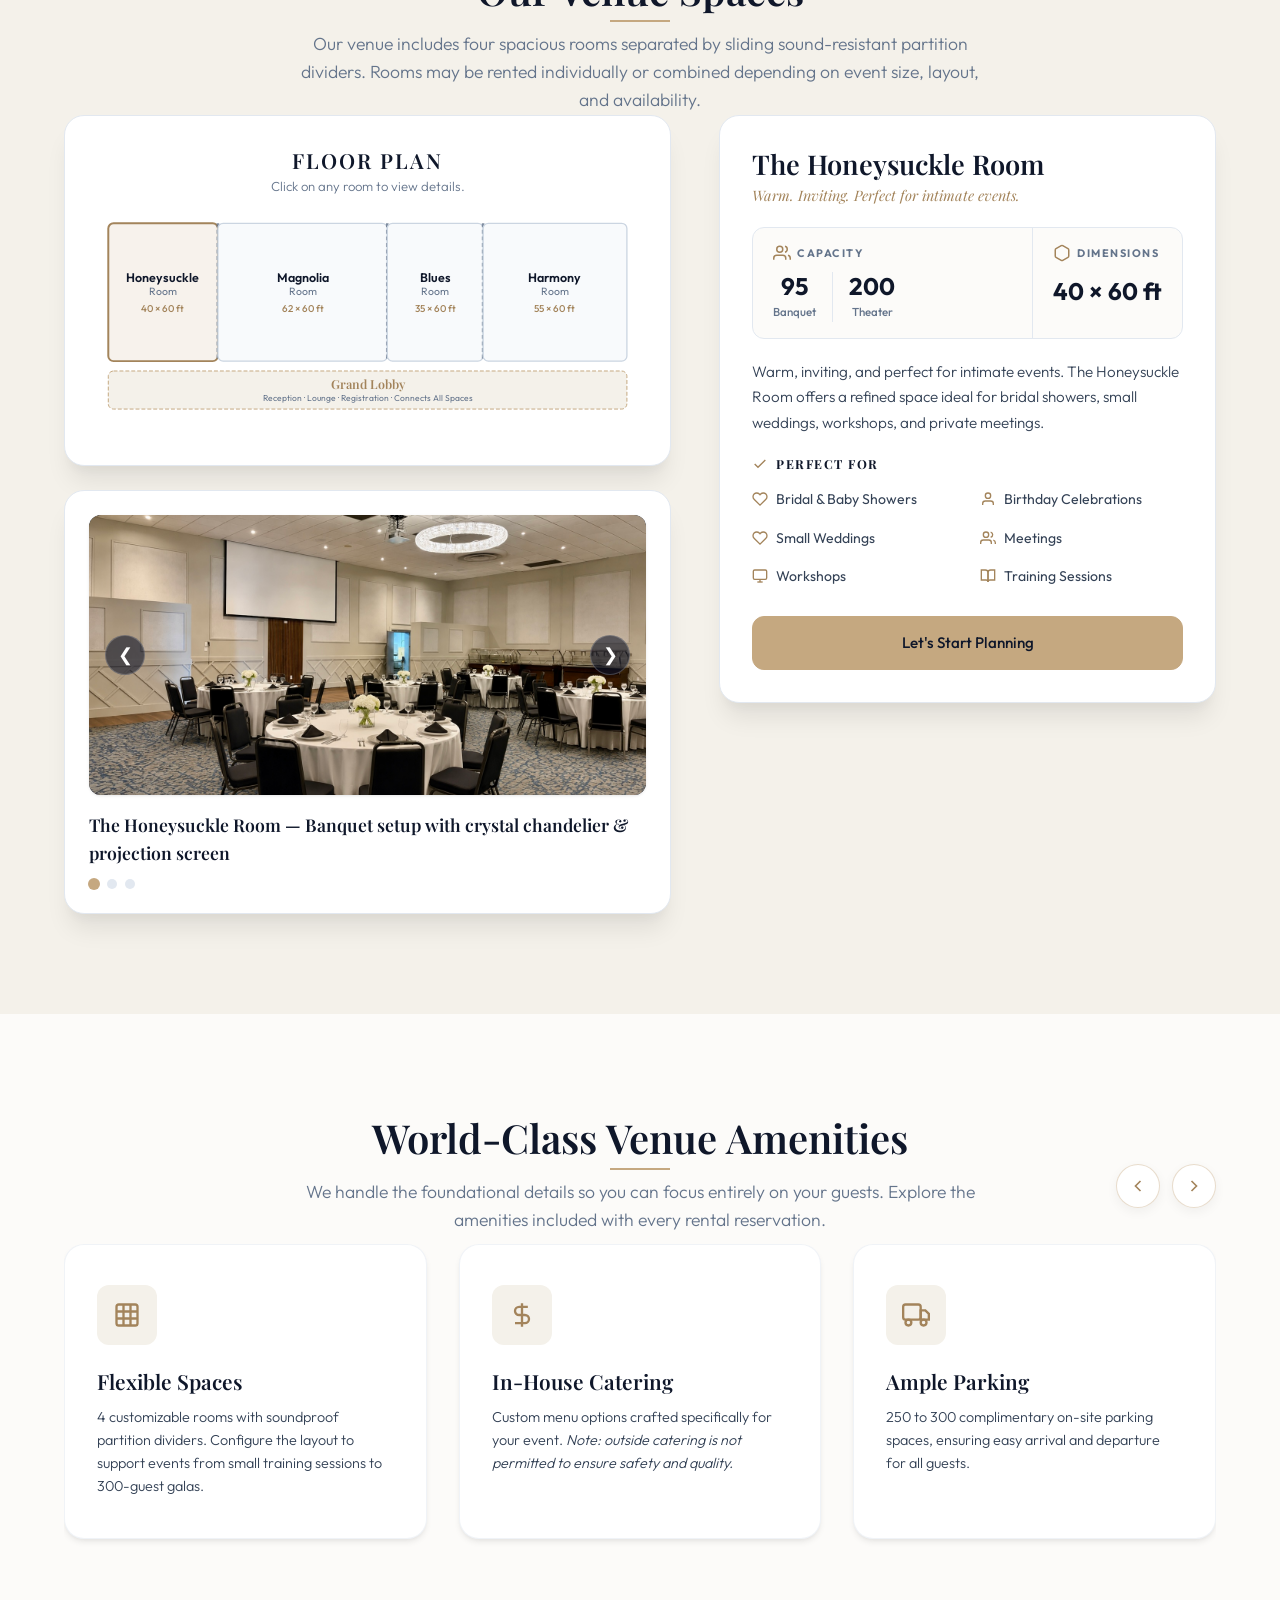
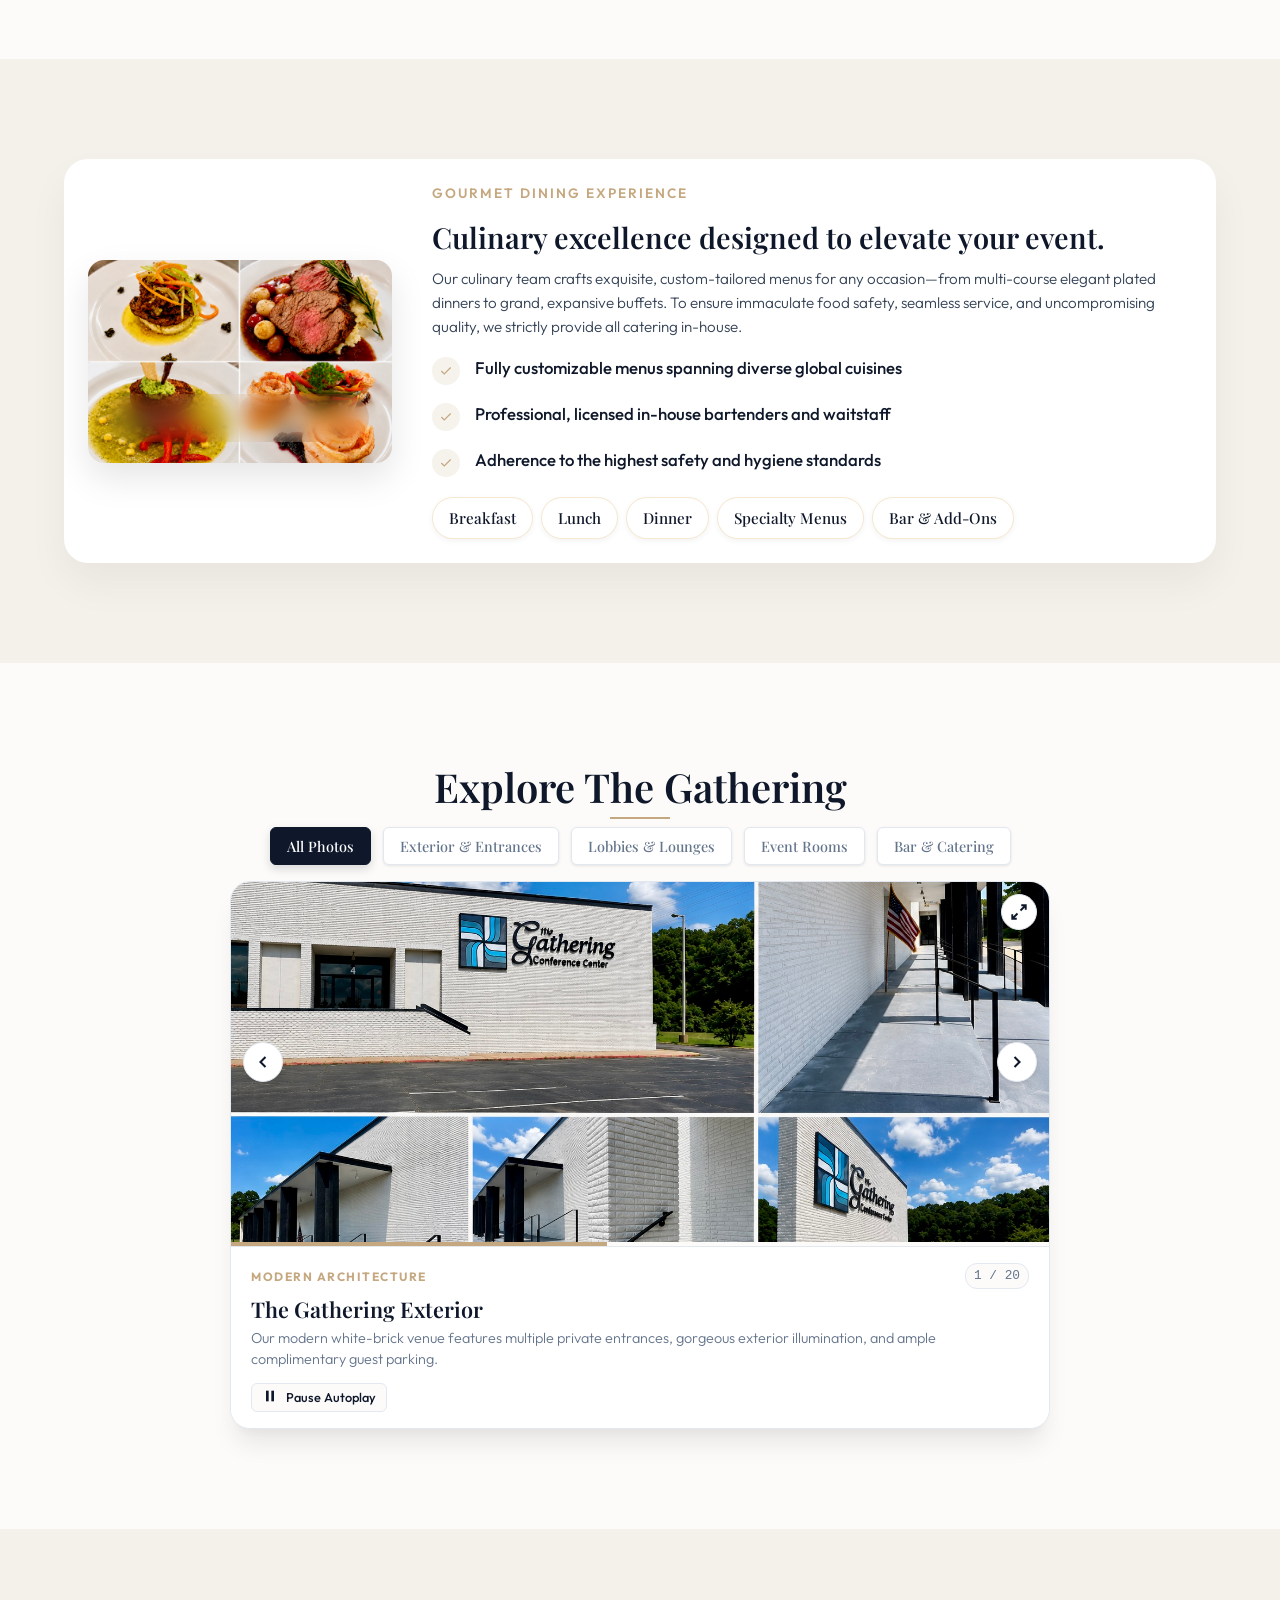
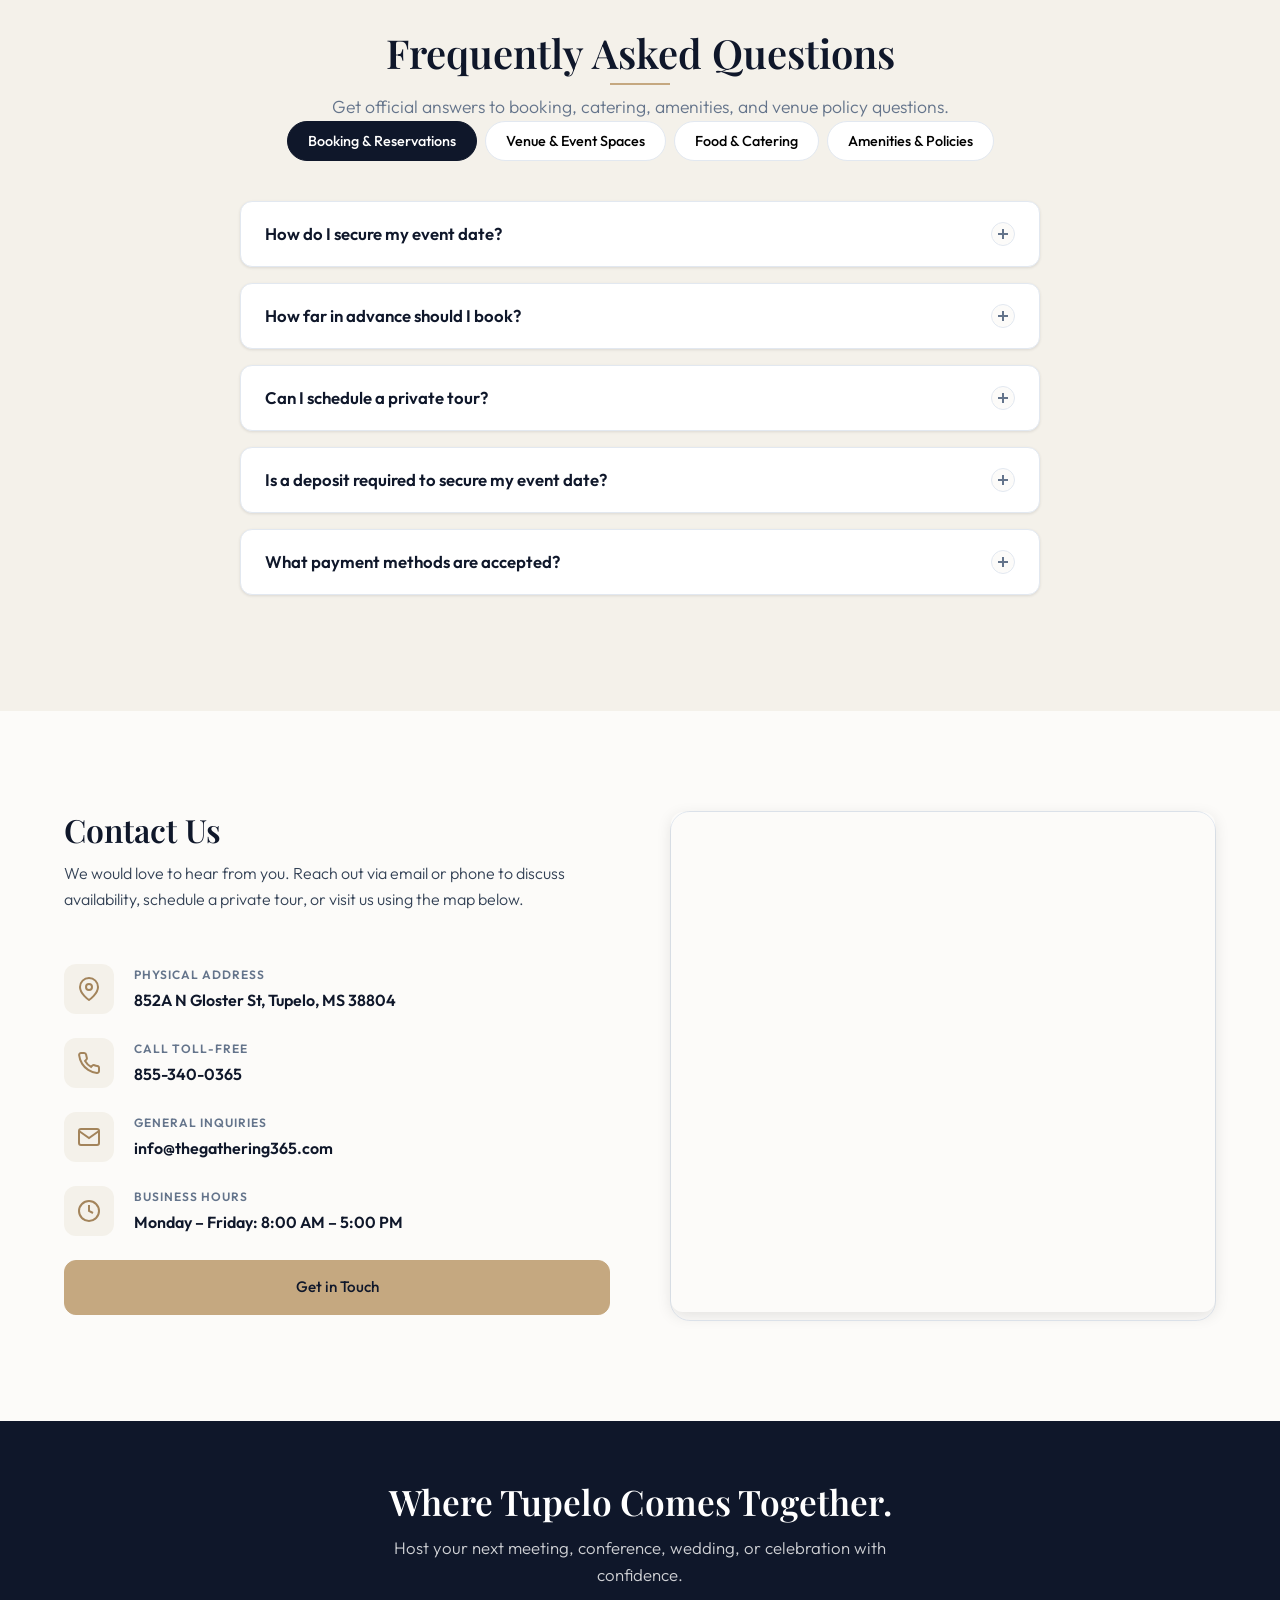
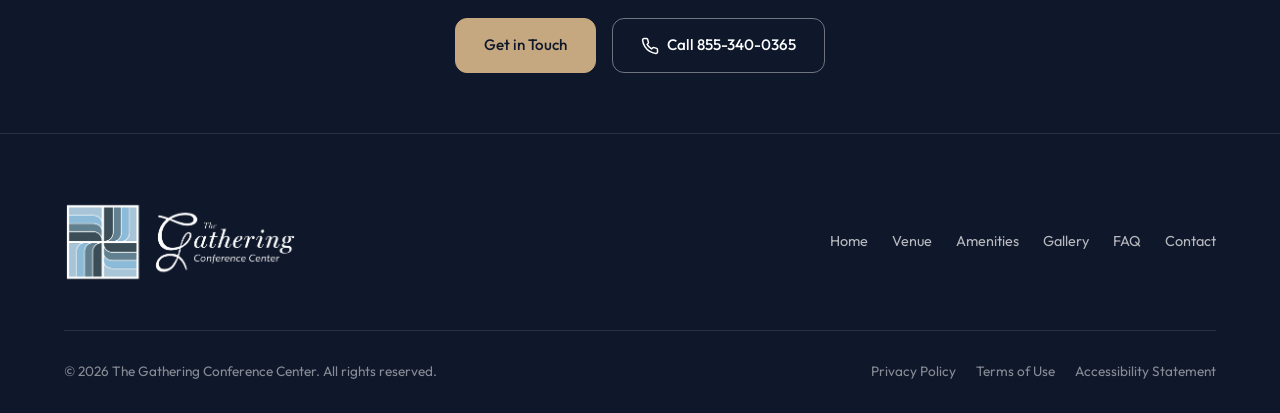
==== commit 9a6f242c: "Update venue capacity details for event rooms in app.js and index.html" ====
--- a/index.html
+++ b/index.html
@@ -6,7 +6,7 @@
   
   <!-- SEO Meta Tags -->
   <title>The Gathering Conference Center | Premier Event & Banquet Venue in Tupelo, MS</title>
-  <meta name="description" content="Where Southern charm meets modern elegance. The Gathering Conference Center offers 4 versatile rooms, premier in-house catering, and space for up to 1,100 guests in Tupelo, MS. Start planning your event online.">
+  <meta name="description" content="Where Southern charm meets modern elegance. The Gathering Conference Center offers 4 versatile rooms, premier in-house catering, and space for up to 1,350 guests in Tupelo, MS. Start planning your event online.">
   <meta name="keywords" content="conference center Tupelo MS, wedding venue Tupelo Mississippi, event space Tupelo, banquet hall MS, party venue Tupelo, business meeting space MS">
   <link rel="canonical" href="https://thegathering365.com/">
   
@@ -166,9 +166,9 @@
                 <path d="M16 3.13a4 4 0 0 1 0 7.75" />
               </svg>
             </div>
-            <span class="stat-number">660 <span class="stat-num-label">Banquet</span></span>
+            <span class="stat-number">630 <span class="stat-num-label">Banquet</span></span>
             <div class="stat-divider-short" aria-hidden="true"></div>
-            <span class="stat-number">1,100 <span class="stat-num-label">Theatre</span></span>
+            <span class="stat-number">1,350 <span class="stat-num-label">Theatre</span></span>
             <span class="stat-label" style="margin-top: 6px;">Max Venue Capacity</span>
           </div>
 
@@ -281,7 +281,7 @@
               <div class="widget-form-group">
                 <label for="widget-guests-input" class="widget-label" style="margin-bottom: 8px;">Estimated Guest Count (Required)</label>
                 <!-- <p style="text-align: left; font-size: 0.8rem; color: rgba(255, 255, 255, 0.5); margin-bottom: 15px;">An estimate is perfectly fine.</p> -->
-                <input type="number" min="1" max="1000" class="widget-input" id="widget-guests-input" placeholder="e.g. 150" aria-label="Estimated Guest Count" required>
+                <input type="number" min="1" class="widget-input" id="widget-guests-input" placeholder="e.g. 150" aria-label="Estimated Guest Count" required>
               </div>
             </div>
 
@@ -445,11 +445,11 @@
                 </div>
                 <div class="stat-values">
                   <div class="stat-value-item">
-                    <div class="stat-value-number" id="detail-banquet">120</div>
+                    <div class="stat-value-number" id="detail-banquet">95</div>
                     <div class="stat-value-label">Banquet</div>
                   </div>
                   <div class="stat-value-item">
-                    <div class="stat-value-number" id="detail-theater">230</div>
+                    <div class="stat-value-number" id="detail-theater">200</div>
                     <div class="stat-value-label">Theater</div>
                   </div>
                 </div>
@@ -791,7 +791,7 @@
               <div class="faq-answer-wrapper">
                 <div class="faq-answer-content">
                    <div class="faq-answer-text">
-                    Our venue features four versatile rooms — <strong>Honeysuckle</strong> (120 banquet / 230 theater), <strong>Magnolia</strong> (200 banquet / 380 theater), <strong>Blues</strong> (100 banquet / 200 theater), and <strong>Harmony</strong> (150 banquet / 300 theater) — separated by sliding sound-resistant partition dividers. Rooms can be combined for larger gatherings, accommodating up to <strong>700+ guests</strong>. Explore the interactive floor plan and room details in our <a href="#venue" style="color: var(--accent); text-decoration: underline;">Venue &amp; Event Spaces</a> section.
+                    Our venue features four versatile rooms — <strong>Honeysuckle</strong> (95 banquet / 200 theater), <strong>Magnolia</strong> (220 banquet / 470 theater), <strong>Blues</strong> (120 banquet / 260 theater), and <strong>Harmony</strong> (195 banquet / 420 theater) — separated by sliding sound-resistant partition dividers. Rooms can be combined for larger gatherings, accommodating up to <strong>1,350 guests</strong>. Explore the interactive floor plan and room details in our <a href="#venue" style="color: var(--accent); text-decoration: underline;">Venue &amp; Event Spaces</a> section.
                   </div>
                 </div>
               </div>
--- a/style.css
+++ b/style.css
@@ -255,7 +255,7 @@
 }
 
 .logo-img {
-  height: clamp(50px, 6vw, 72px);
+  height: clamp(60px, 8vw, 90px);
   width: auto;
   display: block;
   transition: var(--transition);
@@ -1019,18 +1019,18 @@
 }
 
 .fp-room-name {
-  font-size: 15px;
+  font-size: 19px;
 }
 
 .fp-room-subtitle {
-  font-size: 13px;
+  font-size: 16px;
   font-weight: 400;
   fill: var(--text-light);
 }
 
 .fp-room-sublabel {
   font-family: var(--font-body);
-  font-size: 12px;
+  font-size: 15px;
   font-weight: 500;
   fill: var(--accent-dark);
   pointer-events: none;
@@ -1047,7 +1047,7 @@
 
 .fp-lobby-label {
   font-family: var(--font-headings);
-  font-size: 15px;
+  font-size: 19px;
   font-weight: 600;
   fill: var(--accent-dark);
   text-anchor: middle;
@@ -1056,7 +1056,7 @@
 
 .fp-lobby-sublabel {
   font-family: var(--font-body);
-  font-size: 10px;
+  font-size: 13px;
   font-weight: 400;
   fill: var(--text-light);
   text-anchor: middle;
@@ -2094,8 +2094,8 @@
   position: relative;
   border-radius: 16px;
   overflow: hidden;
-  height: 100%;
-  min-height: 220px;
+  width: 100%;
+  aspect-ratio: 3 / 2;
   box-shadow: 0 15px 35px rgba(0,0,0,0.1);
 }
 
@@ -2103,6 +2103,7 @@
   width: 100%;
   height: 100%;
   object-fit: cover;
+  object-position: center center;
   position: absolute;
   top: 0;
   left: 0;
@@ -3044,7 +3045,7 @@
 }
 
 .footer-logo .logo-img {
-  height: clamp(52px, 6vw, 76px);
+  height: clamp(64px, 8vw, 96px);
 }
 
 .footer-logo .logo-text {
@@ -3175,22 +3176,29 @@
    ========================================== */
 .mobile-sticky-footer {
   position: fixed;
-  bottom: 24px;
+  bottom: 16px;
   left: 50%;
   transform: translateX(-50%);
-  width: calc(100% - 48px);
-  max-width: 400px;
-  height: 60px;
+  width: calc(100% - 32px);
+  max-width: 340px;
+  height: 48px;
   background-color: rgba(15, 23, 42, 0.7);
   backdrop-filter: blur(20px);
   -webkit-backdrop-filter: blur(20px);
   border: 1px solid rgba(255, 255, 255, 0.15);
-  border-radius: 30px;
+  border-radius: 24px;
   display: none; /* Controlled by Media Query */
   grid-template-columns: 1fr 1.2fr;
   z-index: 999;
   box-shadow: 0 15px 35px rgba(0, 0, 0, 0.3);
   overflow: hidden;
+  transition: opacity 0.4s ease, transform 0.4s ease;
+}
+
+.mobile-sticky-footer.hidden {
+  opacity: 0;
+  pointer-events: none;
+  transform: translateX(-50%) translateY(100px);
 }
 
 .mobile-footer-btn {
@@ -3198,7 +3206,7 @@
   align-items: center;
   justify-content: center;
   gap: 8px;
-  font-size: 0.95rem;
+  font-size: 0.85rem;
   font-weight: 600;
   color: var(--white);
   height: 100%;
@@ -3254,7 +3262,7 @@
   }
   
   .catering-image-wrapper {
-    min-height: 350px;
+    min-height: auto;
   }
   
   .catering-main-title {
